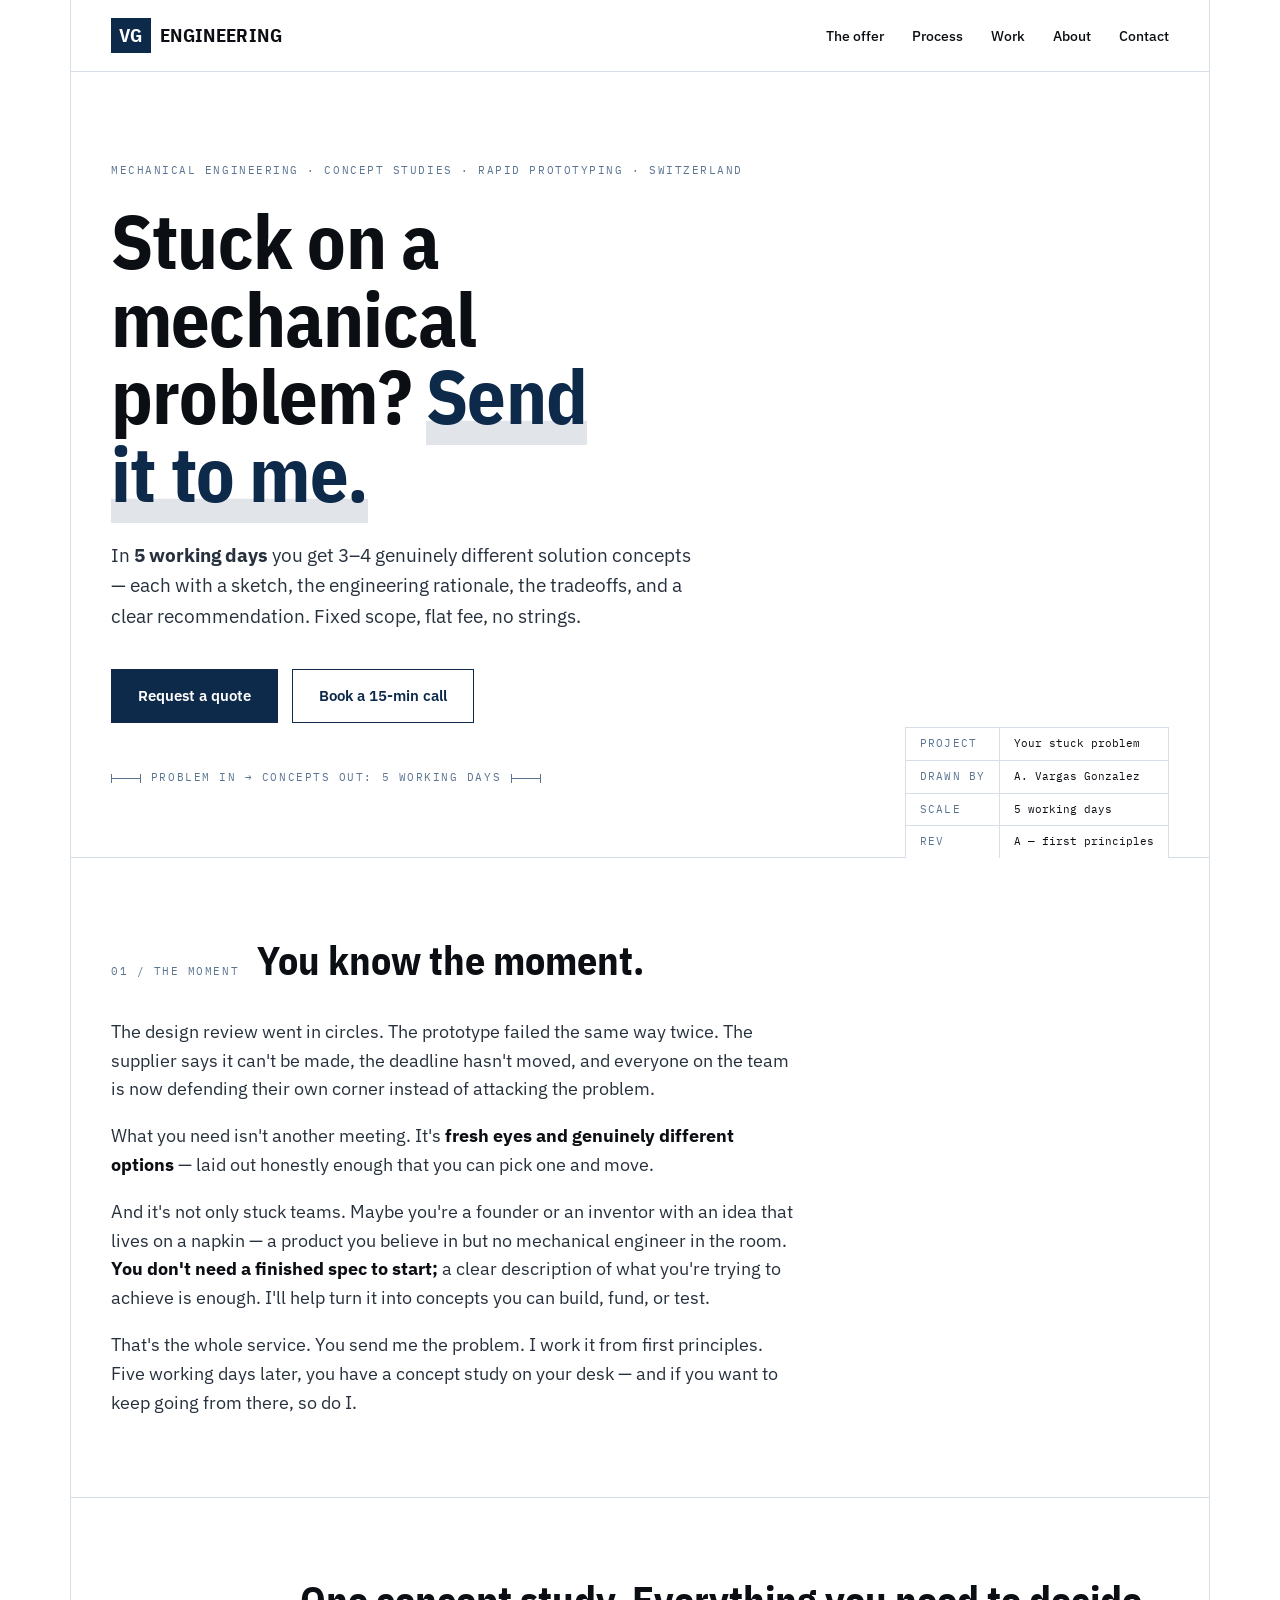
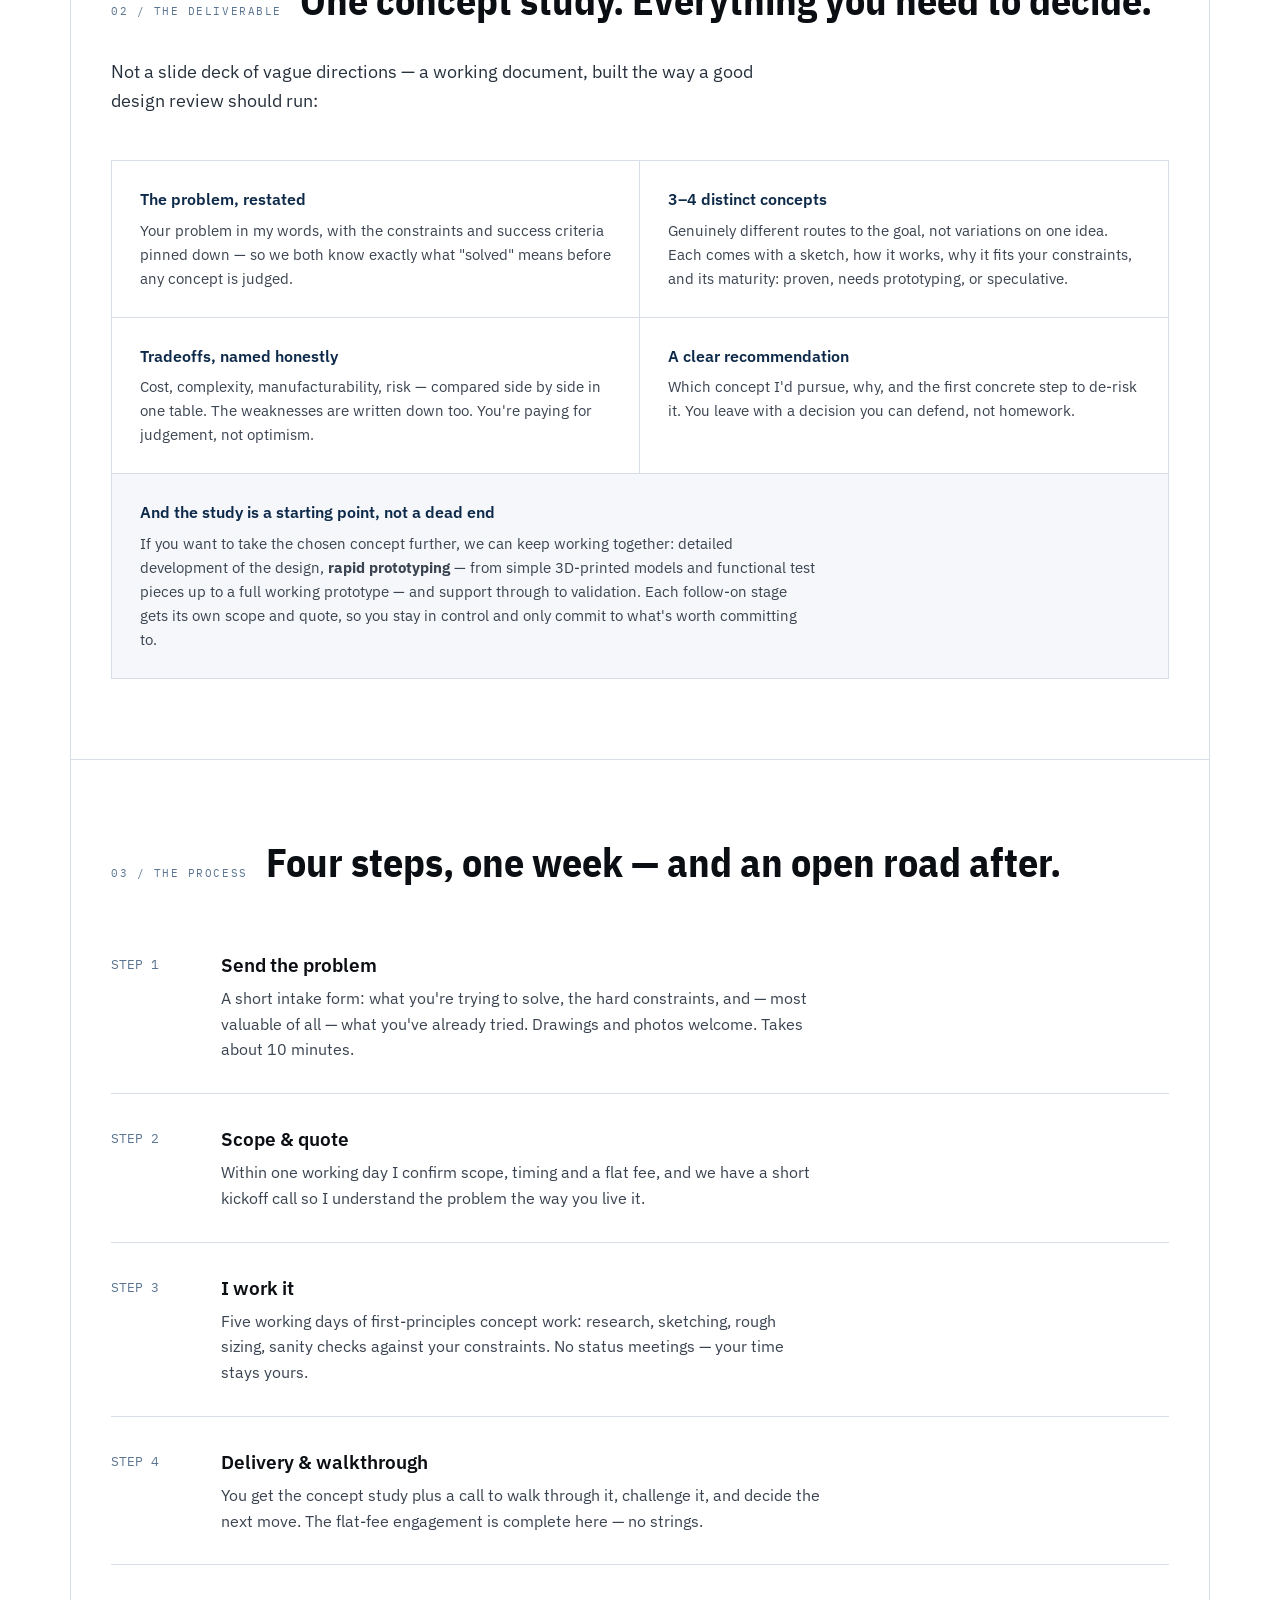
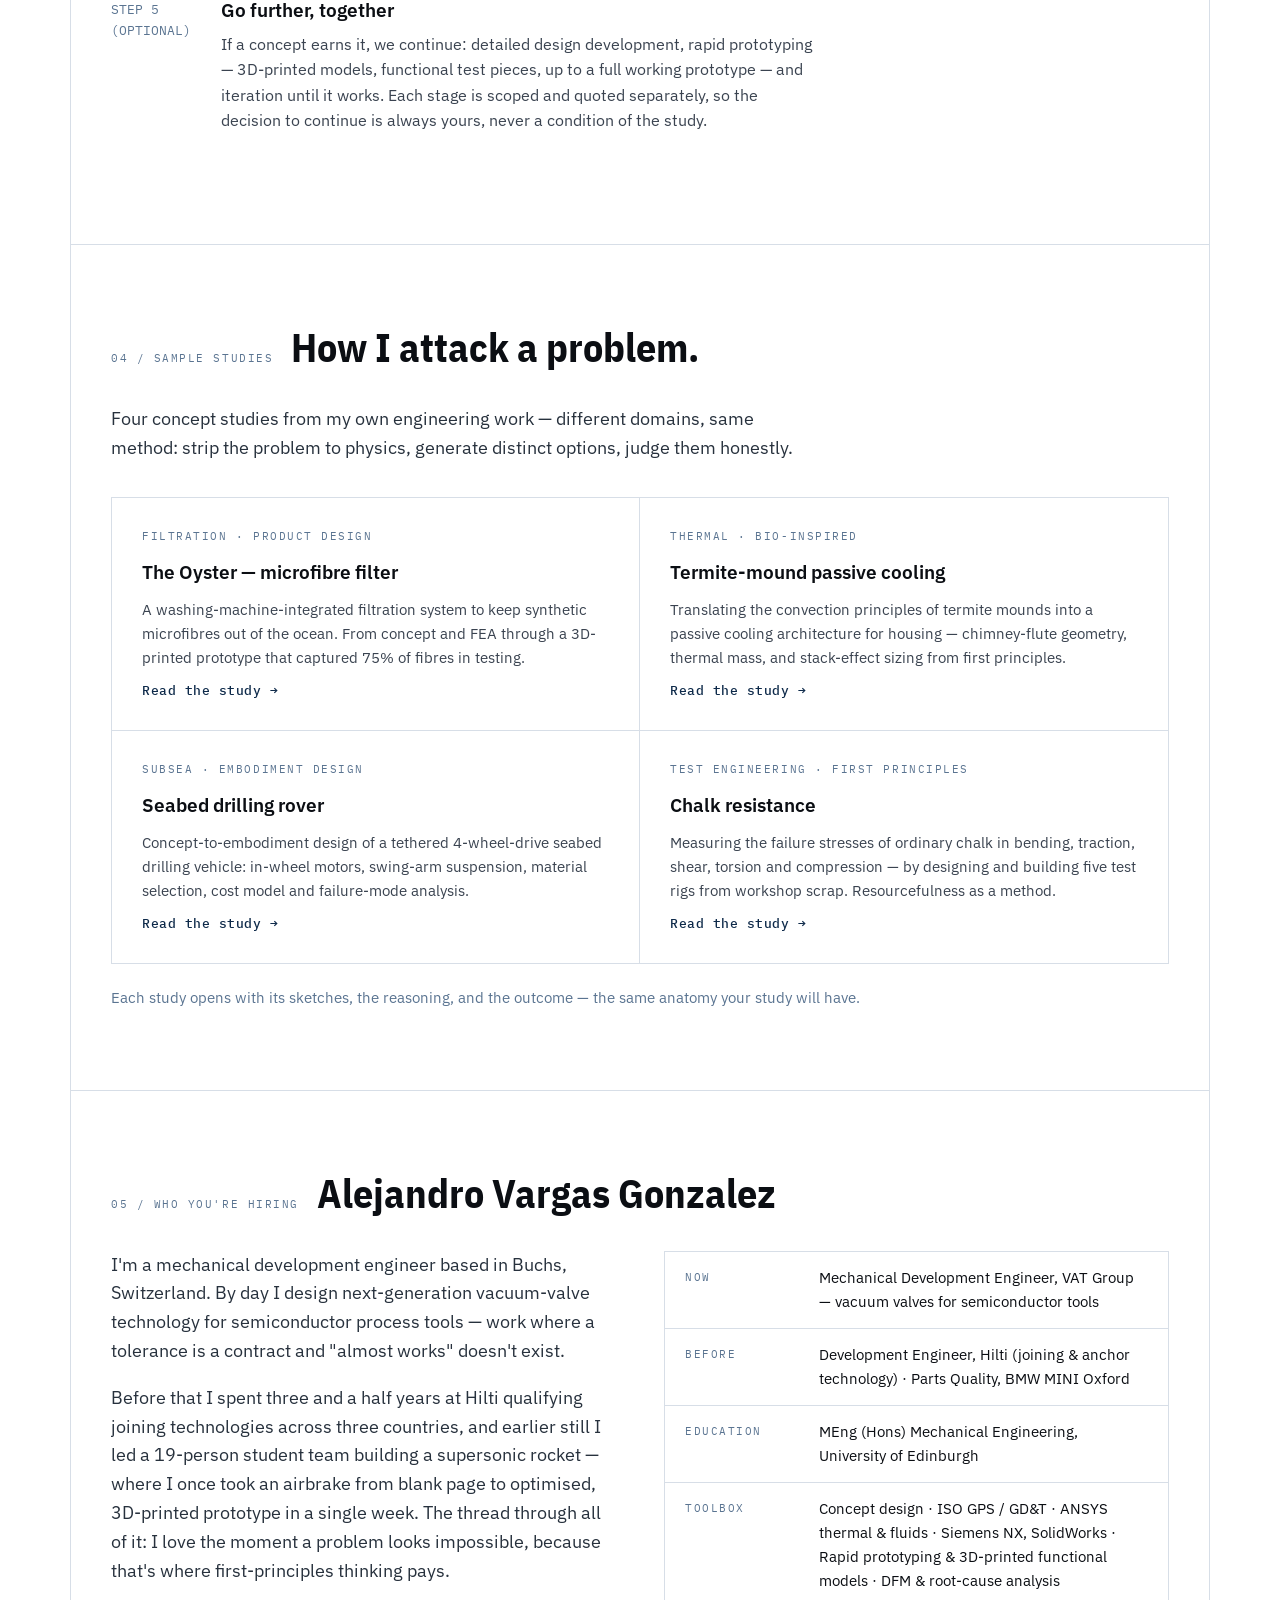
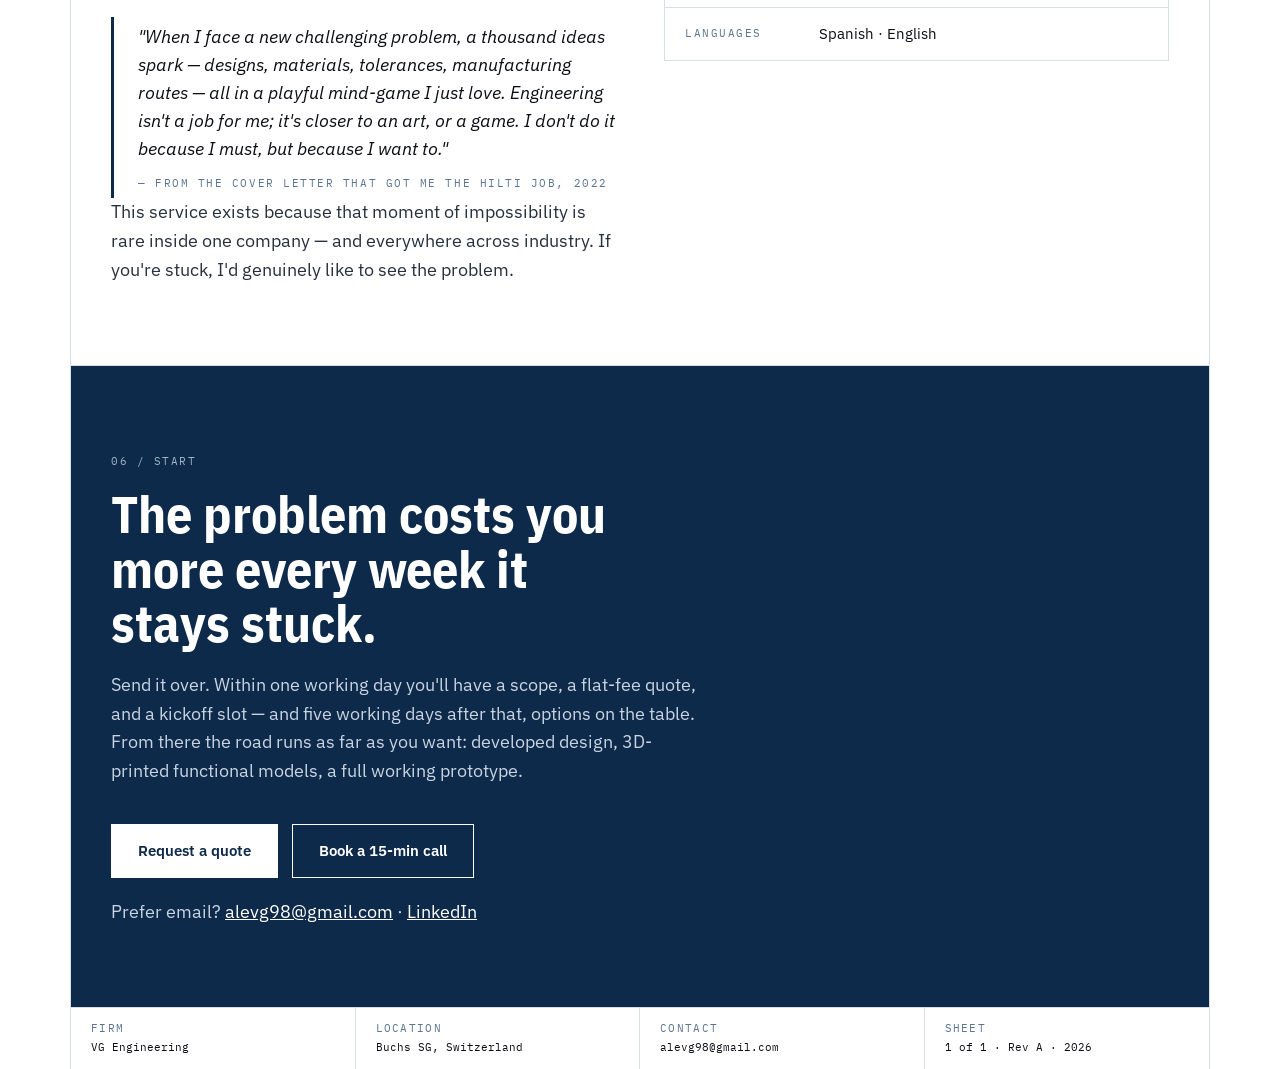
==== portfolio.html @ 55ffac6c "Add files via upload" ====
<!DOCTYPE html>
<html lang="en">
<head>
<meta charset="UTF-8">
<meta name="viewport" content="width=device-width, initial-scale=1.0">
<title>VG Engineering — Concept studies for stuck mechanical problems</title>
<meta name="description" content="Stuck on a mechanical problem? Send it to VG Engineering. In 5 working days you get 3–4 distinct solution concepts with sketches, rationale, tradeoffs and a clear recommendation. Flat fee.">
<link rel="preconnect" href="https://fonts.googleapis.com">
<link rel="preconnect" href="https://fonts.gstatic.com" crossorigin>
<link href="https://fonts.googleapis.com/css2?family=IBM+Plex+Sans:wght@400;500;600&family=IBM+Plex+Sans+Condensed:wght@600;700&family=IBM+Plex+Mono:wght@400;500&display=swap" rel="stylesheet">
<style>
  :root{
    --navy:#0E2A4A;
    --navy-deep:#081B33;
    --ink:#0B0E13;
    --paper:#FFFFFF;
    --paper-dim:#F5F7FA;
    --hairline:#D7DEE7;
    --steel:#5A7491;
    --focus:#1B4F8A;
  }
  *{margin:0;padding:0;box-sizing:border-box;}
  html{scroll-behavior:smooth;}
  @media (prefers-reduced-motion: reduce){
    html{scroll-behavior:auto;}
    *,*::before,*::after{animation:none!important;transition:none!important;}
  }
  body{
    font-family:'IBM Plex Sans',system-ui,sans-serif;
    color:var(--ink);
    background:var(--paper);
    line-height:1.6;
    font-size:17px;
  }
  ::selection{background:var(--navy);color:var(--paper);}
  a{color:var(--navy);}
  a:focus-visible,button:focus-visible{outline:2px solid var(--focus);outline-offset:3px;}

  /* ---- drawing-sheet frame ---- */
  .sheet{
    max-width:1140px;
    margin:0 auto;
    border-left:1px solid var(--hairline);
    border-right:1px solid var(--hairline);
    min-height:100vh;
  }
  .mono{font-family:'IBM Plex Mono',monospace;}
  .label{
    font-family:'IBM Plex Mono',monospace;
    font-size:11px;
    letter-spacing:.14em;
    text-transform:uppercase;
    color:var(--steel);
  }

  /* ---- header ---- */
  header{
    display:flex;justify-content:space-between;align-items:center;
    padding:18px 40px;
    border-bottom:1px solid var(--hairline);
    position:sticky;top:0;background:rgba(255,255,255,.94);
    backdrop-filter:blur(6px);
    z-index:10;
  }
  .wordmark{
    font-family:'IBM Plex Sans Condensed',sans-serif;
    font-weight:700;font-size:19px;letter-spacing:.02em;
    color:var(--ink);text-decoration:none;
    display:flex;align-items:baseline;gap:9px;
  }
  .wordmark .vg{
    background:var(--navy);color:var(--paper);
    padding:2px 8px 3px;
  }
  nav{display:flex;gap:28px;}
  nav a{
    text-decoration:none;color:var(--ink);
    font-size:14px;font-weight:500;
  }
  nav a:hover{color:var(--navy);text-decoration:underline;text-underline-offset:5px;}
  @media(max-width:760px){
    header{padding:14px 20px;}
    nav{display:none;}
  }

  /* ---- hero ---- */
  .hero{
    padding:90px 40px 70px;
    border-bottom:1px solid var(--hairline);
    position:relative;
  }
  .hero h1{
    font-family:'IBM Plex Sans Condensed',sans-serif;
    font-weight:700;
    font-size:clamp(42px,6.4vw,76px);
    line-height:1.02;
    letter-spacing:-.01em;
    max-width:13ch;
  }
  .hero h1 em{
    font-style:normal;color:var(--navy);
    box-shadow:inset 0 -0.32em 0 rgba(14,42,74,.12);
  }
  .hero p.lede{
    margin-top:28px;max-width:54ch;font-size:19px;color:#27313D;
  }
  .cta-row{margin-top:38px;display:flex;gap:14px;flex-wrap:wrap;}
  .btn{
    display:inline-block;text-decoration:none;
    font-weight:600;font-size:15px;
    padding:14px 26px;border:1px solid var(--navy);
  }
  .btn-primary{background:var(--navy);color:var(--paper);}
  .btn-primary:hover{background:var(--navy-deep);}
  .btn-ghost{background:transparent;color:var(--navy);}
  .btn-ghost:hover{background:var(--paper-dim);}

  /* dimension tick under hero headline */
  .dim{
    margin-top:46px;display:flex;align-items:center;gap:10px;
    max-width:430px;
  }
  .dim .line{flex:1;height:1px;background:var(--steel);position:relative;}
  .dim .line::before,.dim .line::after{
    content:"";position:absolute;top:-4px;width:1px;height:9px;background:var(--steel);
  }
  .dim .line::before{left:0;} .dim .line::after{right:0;}
  .dim span{white-space:nowrap;}

  /* title block — the signature */
  .titleblock{
    position:absolute;right:40px;bottom:-1px;
    border:1px solid var(--hairline);border-bottom:none;
    background:var(--paper);
    display:grid;grid-template-columns:auto auto;
    font-family:'IBM Plex Mono',monospace;font-size:11px;
  }
  .titleblock div{
    padding:7px 14px;border-top:1px solid var(--hairline);
  }
  .titleblock div:nth-child(odd){
    color:var(--steel);border-right:1px solid var(--hairline);
    letter-spacing:.1em;text-transform:uppercase;
  }
  .titleblock div:nth-child(-n+2){border-top:none;}
  @media(max-width:760px){
    .hero{padding:64px 20px 56px;}
    .titleblock{display:none;}
  }

  /* ---- sections ---- */
  section{padding:80px 40px;border-bottom:1px solid var(--hairline);}
  @media(max-width:760px){section{padding:60px 20px;}}
  .sec-head{display:flex;align-items:baseline;gap:18px;margin-bottom:36px;}
  .sec-head h2{
    font-family:'IBM Plex Sans Condensed',sans-serif;
    font-weight:700;font-size:clamp(28px,3.6vw,40px);line-height:1.1;
  }
  .prose{max-width:62ch;font-size:18px;color:#27313D;}
  .prose + .prose{margin-top:18px;}
  .prose strong{color:var(--ink);}

  /* what you get */
  .deliverable{
    margin-top:44px;
    border:1px solid var(--hairline);
    display:grid;grid-template-columns:1fr 1fr;
  }
  .deliverable .cell{
    padding:26px 28px;border-top:1px solid var(--hairline);
  }
  .deliverable .cell:nth-child(-n+2){border-top:none;}
  .deliverable .cell:nth-child(odd){border-right:1px solid var(--hairline);}
  .deliverable h3{
    font-size:16px;font-weight:600;margin-bottom:6px;color:var(--navy);
  }
  .deliverable p{font-size:15px;color:#3A4350;}
  @media(max-width:760px){
    .deliverable{grid-template-columns:1fr;}
    .deliverable .cell{border-right:none!important;}
    .deliverable .cell:nth-child(2){border-top:1px solid var(--hairline);}
  }

  /* how it works — true sequence, numbering justified */
  .steps{margin-top:10px;display:grid;gap:0;}
  .step{
    display:grid;grid-template-columns:84px 1fr;gap:26px;
    padding:30px 0;border-top:1px solid var(--hairline);
  }
  .step:first-child{border-top:none;}
  .step .no{
    font-family:'IBM Plex Mono',monospace;
    font-size:13px;color:var(--steel);padding-top:5px;
  }
  .step h3{font-size:19px;font-weight:600;margin-bottom:6px;}
  .step p{max-width:60ch;color:#3A4350;font-size:16px;}
  @media(max-width:760px){.step{grid-template-columns:1fr;gap:8px;}}

  /* portfolio */
  .work-grid{
    margin-top:10px;display:grid;grid-template-columns:1fr 1fr;gap:0;
    border:1px solid var(--hairline);
  }
  .work{
    padding:30px;min-height:210px;display:flex;flex-direction:column;gap:10px;
    border-top:1px solid var(--hairline);
  }
  .work:nth-child(-n+2){border-top:none;}
  .work:nth-child(odd){border-right:1px solid var(--hairline);}
  .work h3{font-size:19px;font-weight:600;}
  .work p{font-size:15px;color:#3A4350;flex:1;}
  .work .label{margin-bottom:2px;}
  @media(max-width:760px){
    .work-grid{grid-template-columns:1fr;}
    .work{border-right:none!important;}
    .work:nth-child(2){border-top:1px solid var(--hairline);}
  }
  .work-note{margin-top:22px;font-size:15px;color:var(--steel);}
  a.work{text-decoration:none;color:inherit;transition:background .15s ease;}
  a.work:hover{background:var(--paper-dim);}
  a.work .more{
    font-family:'IBM Plex Mono',monospace;font-size:12.5px;
    color:var(--navy);font-weight:500;letter-spacing:.04em;
  }
  a.work:hover .more{text-decoration:underline;text-underline-offset:4px;}

  /* open door panel */
  .open-door{
    margin-top:0;border:1px solid var(--hairline);border-top:none;
    background:var(--paper-dim);
    padding:26px 28px;
  }
  .open-door h3{font-size:16px;font-weight:600;margin-bottom:6px;color:var(--navy);}
  .open-door p{font-size:15px;color:#3A4350;max-width:75ch;}

  /* cover-letter pull quote */
  .pullquote{
    margin-top:32px;border-left:3px solid var(--navy);
    padding:6px 0 6px 24px;
  }
  .pullquote blockquote{
    font-size:18px;line-height:1.55;color:var(--ink);
    font-style:italic;max-width:54ch;
  }
  .pullquote .label{display:block;margin-top:12px;}

  /* about */
  .about-grid{display:grid;grid-template-columns:1fr 1fr;gap:48px;align-items:start;}
  @media(max-width:860px){.about-grid{grid-template-columns:1fr;}}
  .cred{
    border:1px solid var(--hairline);
  }
  .cred li{
    list-style:none;display:grid;grid-template-columns:120px 1fr;
    padding:14px 20px;border-top:1px solid var(--hairline);
    font-size:15px;gap:14px;
  }
  .cred li:first-child{border-top:none;}
  .cred .label{padding-top:3px;}

  /* contact / close */
  .close{
    background:var(--navy);color:var(--paper);
    border-bottom:none;
  }
  .close h2{
    font-family:'IBM Plex Sans Condensed',sans-serif;
    font-weight:700;font-size:clamp(30px,4.4vw,52px);line-height:1.05;
    max-width:18ch;
  }
  .close p{margin-top:20px;max-width:54ch;color:#C8D4E2;font-size:18px;}
  .close .btn{border-color:var(--paper);}
  .close .btn-primary{background:var(--paper);color:var(--navy);}
  .close .btn-primary:hover{background:#E8EDF3;}
  .close .btn-ghost{color:var(--paper);}
  .close .btn-ghost:hover{background:rgba(255,255,255,.08);}
  .close .label{color:#9FB3C9;}
  .contact-line{margin-top:40px;font-size:15px;color:#C8D4E2;}
  .contact-line a{color:var(--paper);}

  /* footer title block strip */
  footer{
    border-top:1px solid var(--hairline);
    display:grid;grid-template-columns:repeat(4,1fr);
    font-family:'IBM Plex Mono',monospace;font-size:11px;
  }
  footer div{
    padding:12px 20px;border-right:1px solid var(--hairline);
  }
  footer div:last-child{border-right:none;}
  footer .k{color:var(--steel);letter-spacing:.12em;text-transform:uppercase;display:block;margin-bottom:2px;}
  @media(max-width:760px){
    footer{grid-template-columns:1fr 1fr;}
    footer div:nth-child(2){border-right:none;}
  }
</style>
</head>
<body>
<div class="sheet">

  <header>
    <a class="wordmark" href="#top"><span class="vg">VG</span> ENGINEERING</a>
    <nav aria-label="Main">
      <a href="#offer">The offer</a>
      <a href="#process">Process</a>
      <a href="#work">Work</a>
      <a href="#about">About</a>
      <a href="#contact">Contact</a>
    </nav>
  </header>

  <!-- HERO -->
  <div class="hero" id="top">
    <p class="label" style="margin-bottom:22px;">Mechanical engineering · Concept studies · Rapid prototyping · Switzerland</p>
    <h1>Stuck on a mechanical problem? <em>Send it to me.</em></h1>
    <p class="lede">In <strong>5 working days</strong> you get 3–4 genuinely different solution concepts — each with a sketch, the engineering rationale, the tradeoffs, and a clear recommendation. Fixed scope, flat fee, no strings.</p>
    <div class="cta-row">
      <a class="btn btn-primary" href="https://tally.so/r/REPLACE">Request a quote</a>
      <a class="btn btn-ghost" href="https://calendly.com/REPLACE">Book a 15-min call</a>
    </div>
    <div class="dim">
      <div class="line" aria-hidden="true"></div>
      <span class="label">problem in → concepts out: 5 working days</span>
      <div class="line" aria-hidden="true"></div>
    </div>

    <div class="titleblock" aria-hidden="true">
      <div>Project</div><div>Your stuck problem</div>
      <div>Drawn by</div><div>A. Vargas Gonzalez</div>
      <div>Scale</div><div>5 working days</div>
      <div>Rev</div><div>A — first principles</div>
    </div>
  </div>

  <!-- THE MOMENT -->
  <section id="offer">
    <div class="sec-head">
      <span class="label">01 / The moment</span>
      <h2>You know the moment.</h2>
    </div>
    <p class="prose">The design review went in circles. The prototype failed the same way twice. The supplier says it can't be made, the deadline hasn't moved, and everyone on the team is now defending their own corner instead of attacking the problem.</p>
    <p class="prose">What you need isn't another meeting. It's <strong>fresh eyes and genuinely different options</strong> — laid out honestly enough that you can pick one and move.</p>
    <p class="prose">And it's not only stuck teams. Maybe you're a founder or an inventor with an idea that lives on a napkin — a product you believe in but no mechanical engineer in the room. <strong>You don't need a finished spec to start;</strong> a clear description of what you're trying to achieve is enough. I'll help turn it into concepts you can build, fund, or test.</p>
    <p class="prose">That's the whole service. You send me the problem. I work it from first principles. Five working days later, you have a concept study on your desk — and if you want to keep going from there, so do I.</p>
  </section>

  <!-- WHAT YOU GET -->
  <section>
    <div class="sec-head">
      <span class="label">02 / The deliverable</span>
      <h2>One concept study. Everything you need to decide.</h2>
    </div>
    <p class="prose">Not a slide deck of vague directions — a working document, built the way a good design review should run:</p>
    <div class="deliverable">
      <div class="cell">
        <h3>The problem, restated</h3>
        <p>Your problem in my words, with the constraints and success criteria pinned down — so we both know exactly what "solved" means before any concept is judged.</p>
      </div>
      <div class="cell">
        <h3>3–4 distinct concepts</h3>
        <p>Genuinely different routes to the goal, not variations on one idea. Each comes with a sketch, how it works, why it fits your constraints, and its maturity: proven, needs prototyping, or speculative.</p>
      </div>
      <div class="cell">
        <h3>Tradeoffs, named honestly</h3>
        <p>Cost, complexity, manufacturability, risk — compared side by side in one table. The weaknesses are written down too. You're paying for judgement, not optimism.</p>
      </div>
      <div class="cell">
        <h3>A clear recommendation</h3>
        <p>Which concept I'd pursue, why, and the first concrete step to de-risk it. You leave with a decision you can defend, not homework.</p>
      </div>
    </div>
    <div class="open-door">
      <h3>And the study is a starting point, not a dead end</h3>
      <p>If you want to take the chosen concept further, we can keep working together: detailed development of the design, <strong>rapid prototyping</strong> — from simple 3D-printed models and functional test pieces up to a full working prototype — and support through to validation. Each follow-on stage gets its own scope and quote, so you stay in control and only commit to what's worth committing to.</p>
    </div>
  </section>

  <!-- HOW IT WORKS -->
  <section id="process">
    <div class="sec-head">
      <span class="label">03 / The process</span>
      <h2>Four steps, one week — and an open road after.</h2>
    </div>
    <div class="steps">
      <div class="step">
        <div class="no">STEP 1</div>
        <div>
          <h3>Send the problem</h3>
          <p>A short intake form: what you're trying to solve, the hard constraints, and — most valuable of all — what you've already tried. Drawings and photos welcome. Takes about 10 minutes.</p>
        </div>
      </div>
      <div class="step">
        <div class="no">STEP 2</div>
        <div>
          <h3>Scope &amp; quote</h3>
          <p>Within one working day I confirm scope, timing and a flat fee, and we have a short kickoff call so I understand the problem the way you live it.</p>
        </div>
      </div>
      <div class="step">
        <div class="no">STEP 3</div>
        <div>
          <h3>I work it</h3>
          <p>Five working days of first-principles concept work: research, sketching, rough sizing, sanity checks against your constraints. No status meetings — your time stays yours.</p>
        </div>
      </div>
      <div class="step">
        <div class="no">STEP 4</div>
        <div>
          <h3>Delivery &amp; walkthrough</h3>
          <p>You get the concept study plus a call to walk through it, challenge it, and decide the next move. The flat-fee engagement is complete here — no strings.</p>
        </div>
      </div>
      <div class="step">
        <div class="no">STEP 5<br>(OPTIONAL)</div>
        <div>
          <h3>Go further, together</h3>
          <p>If a concept earns it, we continue: detailed design development, rapid prototyping — 3D-printed models, functional test pieces, up to a full working prototype — and iteration until it works. Each stage is scoped and quoted separately, so the decision to continue is always yours, never a condition of the study.</p>
        </div>
      </div>
    </div>
  </section>

  <!-- WORK -->
  <section id="work">
    <div class="sec-head">
      <span class="label">04 / Sample studies</span>
      <h2>How I attack a problem.</h2>
    </div>
    <p class="prose" style="margin-bottom:34px;">Four concept studies from my own engineering work — different domains, same method: strip the problem to physics, generate distinct options, judge them honestly.</p>
    <div class="work-grid">
      <a class="work" href="portfolio.html#oyster">
        <span class="label">Filtration · Product design</span>
        <h3>The Oyster — microfibre filter</h3>
        <p>A washing-machine-integrated filtration system to keep synthetic microfibres out of the ocean. From concept and FEA through a 3D-printed prototype that captured 75% of fibres in testing.</p>
        <span class="more">Read the study →</span>
      </a>
      <a class="work" href="portfolio.html#termite">
        <span class="label">Thermal · Bio-inspired</span>
        <h3>Termite-mound passive cooling</h3>
        <p>Translating the convection principles of termite mounds into a passive cooling architecture for housing — chimney-flute geometry, thermal mass, and stack-effect sizing from first principles.</p>
        <span class="more">Read the study →</span>
      </a>
      <a class="work" href="portfolio.html#rover">
        <span class="label">Subsea · Embodiment design</span>
        <h3>Seabed drilling rover</h3>
        <p>Concept-to-embodiment design of a tethered 4-wheel-drive seabed drilling vehicle: in-wheel motors, swing-arm suspension, material selection, cost model and failure-mode analysis.</p>
        <span class="more">Read the study →</span>
      </a>
      <a class="work" href="portfolio.html#chalk">
        <span class="label">Test engineering · First principles</span>
        <h3>Chalk resistance</h3>
        <p>Measuring the failure stresses of ordinary chalk in bending, traction, shear, torsion and compression — by designing and building five test rigs from workshop scrap. Resourcefulness as a method.</p>
        <span class="more">Read the study →</span>
      </a>
    </div>
    <p class="work-note">Each study opens with its sketches, the reasoning, and the outcome — the same anatomy your study will have.</p>
  </section>

  <!-- ABOUT -->
  <section id="about">
    <div class="sec-head">
      <span class="label">05 / Who you're hiring</span>
      <h2>Alejandro Vargas Gonzalez</h2>
    </div>
    <div class="about-grid">
      <div>
        <p class="prose">I'm a mechanical development engineer based in Buchs, Switzerland. By day I design next-generation vacuum-valve technology for semiconductor process tools — work where a tolerance is a contract and "almost works" doesn't exist.</p>
        <p class="prose">Before that I spent three and a half years at Hilti qualifying joining technologies across three countries, and earlier still I led a 19-person student team building a supersonic rocket — where I once took an airbrake from blank page to optimised, 3D-printed prototype in a single week. The thread through all of it: I love the moment a problem looks impossible, because that's where first-principles thinking pays.</p>
        <div class="pullquote">
          <blockquote>"When I face a new challenging problem, a thousand ideas spark — designs, materials, tolerances, manufacturing routes — all in a playful mind-game I just love. Engineering isn't a job for me; it's closer to an art, or a game. I don't do it because I must, but because I want to."</blockquote>
          <span class="label">— from the cover letter that got me the Hilti job, 2022</span>
        </div>
        <p class="prose">This service exists because that moment of impossibility is rare inside one company — and everywhere across industry. If you're stuck, I'd genuinely like to see the problem.</p>
      </div>
      <ul class="cred">
        <li><span class="label">Now</span><span>Mechanical Development Engineer, VAT Group — vacuum valves for semiconductor tools</span></li>
        <li><span class="label">Before</span><span>Development Engineer, Hilti (joining &amp; anchor technology) · Parts Quality, BMW MINI Oxford</span></li>
        <li><span class="label">Education</span><span>MEng (Hons) Mechanical Engineering, University of Edinburgh</span></li>
        <li><span class="label">Toolbox</span><span>Concept design · ISO GPS / GD&amp;T · ANSYS thermal &amp; fluids · Siemens NX, SolidWorks · Rapid prototyping &amp; 3D-printed functional models · DFM &amp; root-cause analysis</span></li>
        <li><span class="label">Languages</span><span>Spanish · English</span></li>
      </ul>
    </div>
  </section>

  <!-- CLOSE -->
  <section class="close" id="contact">
    <span class="label">06 / Start</span>
    <h2 style="margin-top:14px;">The problem costs you more every week it stays stuck.</h2>
    <p>Send it over. Within one working day you'll have a scope, a flat-fee quote, and a kickoff slot — and five working days after that, options on the table. From there the road runs as far as you want: developed design, 3D-printed functional models, a full working prototype.</p>
    <div class="cta-row">
      <a class="btn btn-primary" href="https://tally.so/r/REPLACE">Request a quote</a>
      <a class="btn btn-ghost" href="https://calendly.com/REPLACE">Book a 15-min call</a>
    </div>
    <p class="contact-line">
      Prefer email? <a href="mailto:alevg98@gmail.com">alevg98@gmail.com</a> ·
      <a href="https://linkedin.com/in/alejandro-vargas-gonzalez">LinkedIn</a>
    </p>
  </section>

  <footer aria-label="Site information">
    <div><span class="k">Firm</span>VG Engineering</div>
    <div><span class="k">Location</span>Buchs SG, Switzerland</div>
    <div><span class="k">Contact</span>alevg98@gmail.com</div>
    <div><span class="k">Sheet</span>1 of 1 · Rev A · 2026</div>
  </footer>

</div>
</body>
</html>
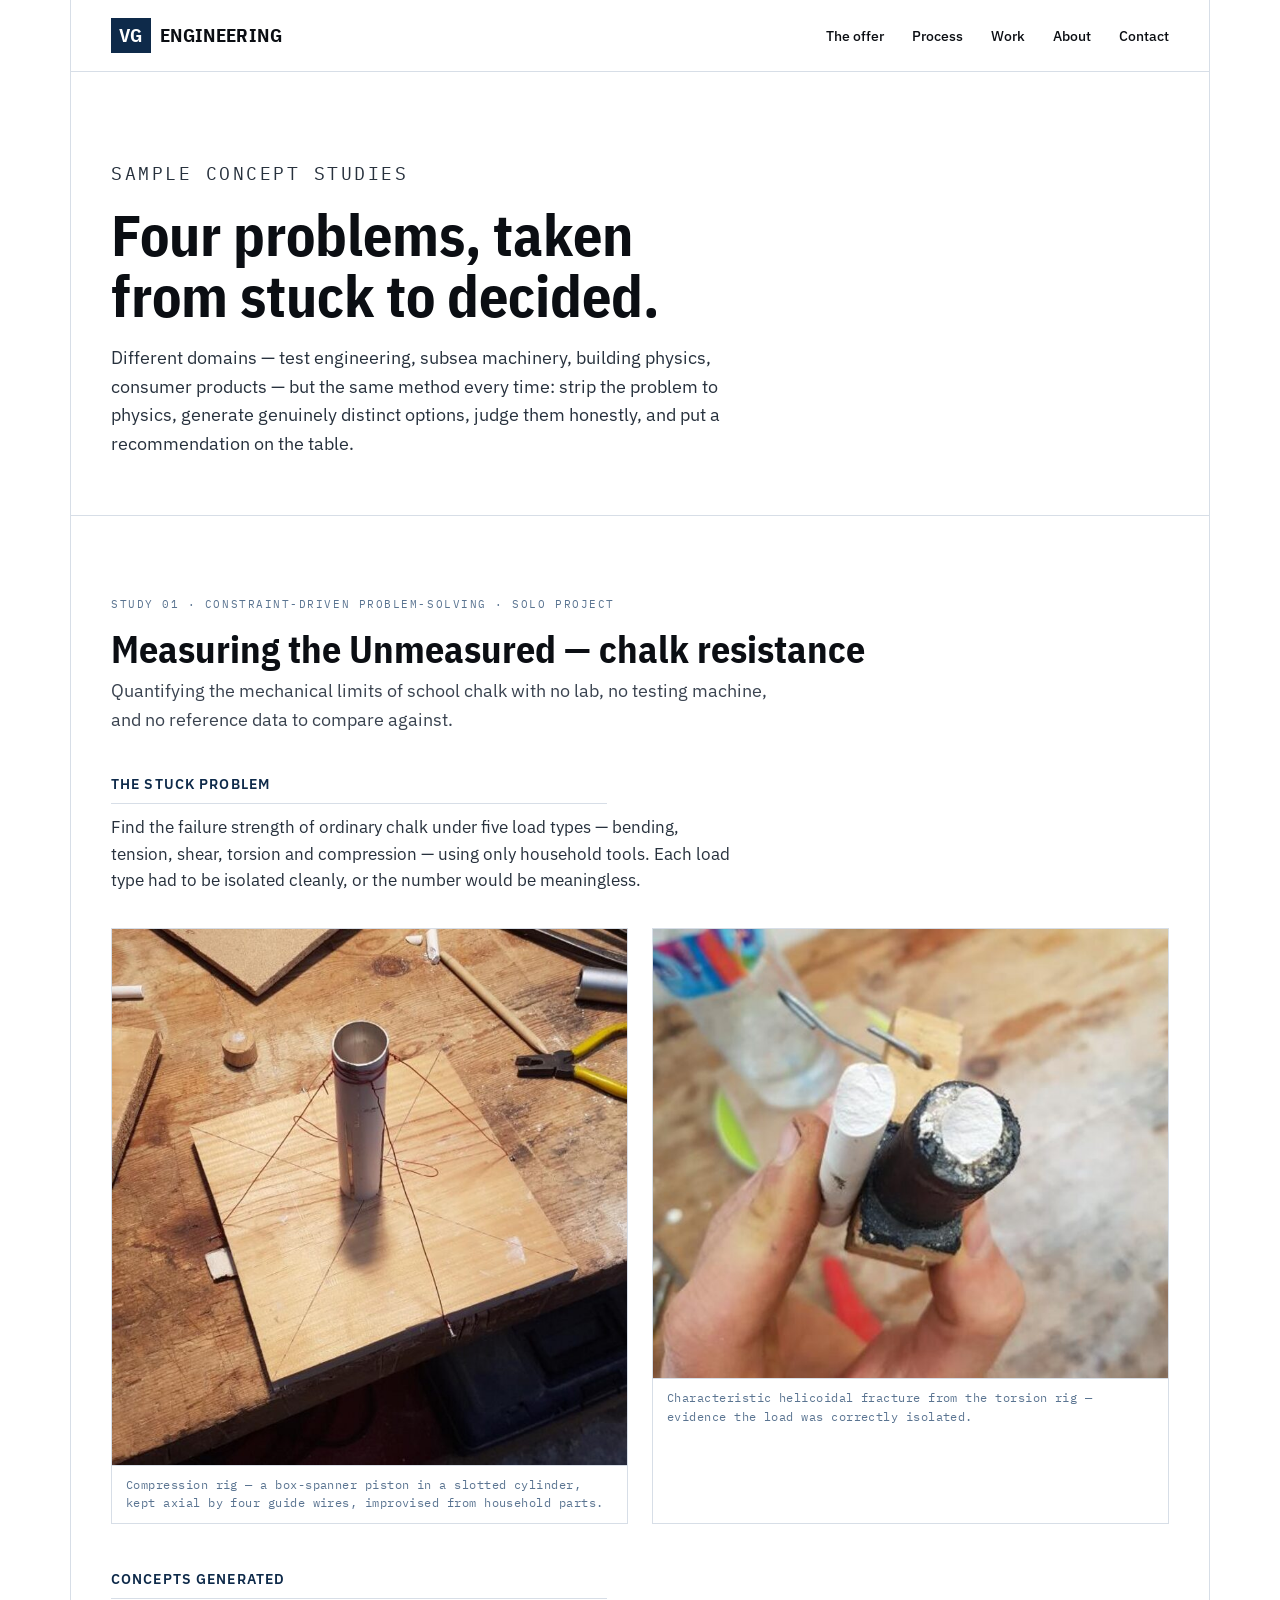
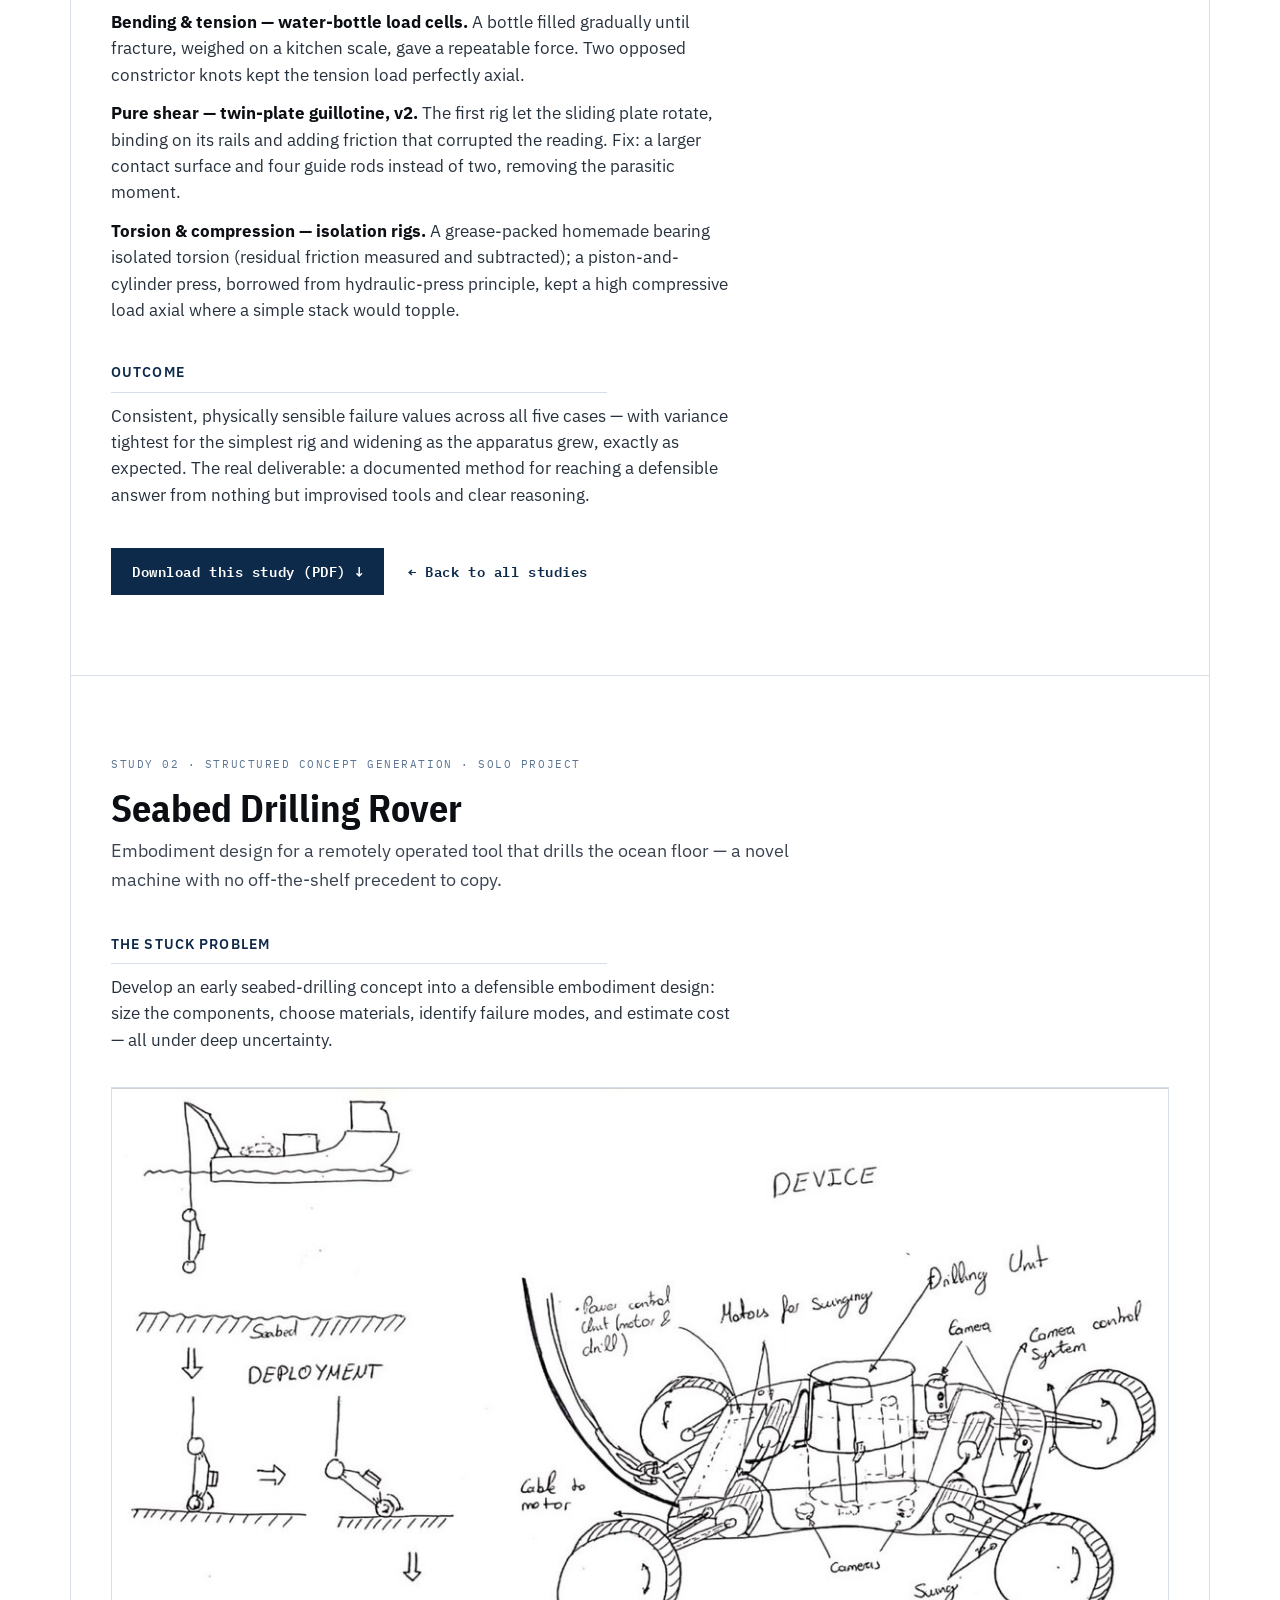
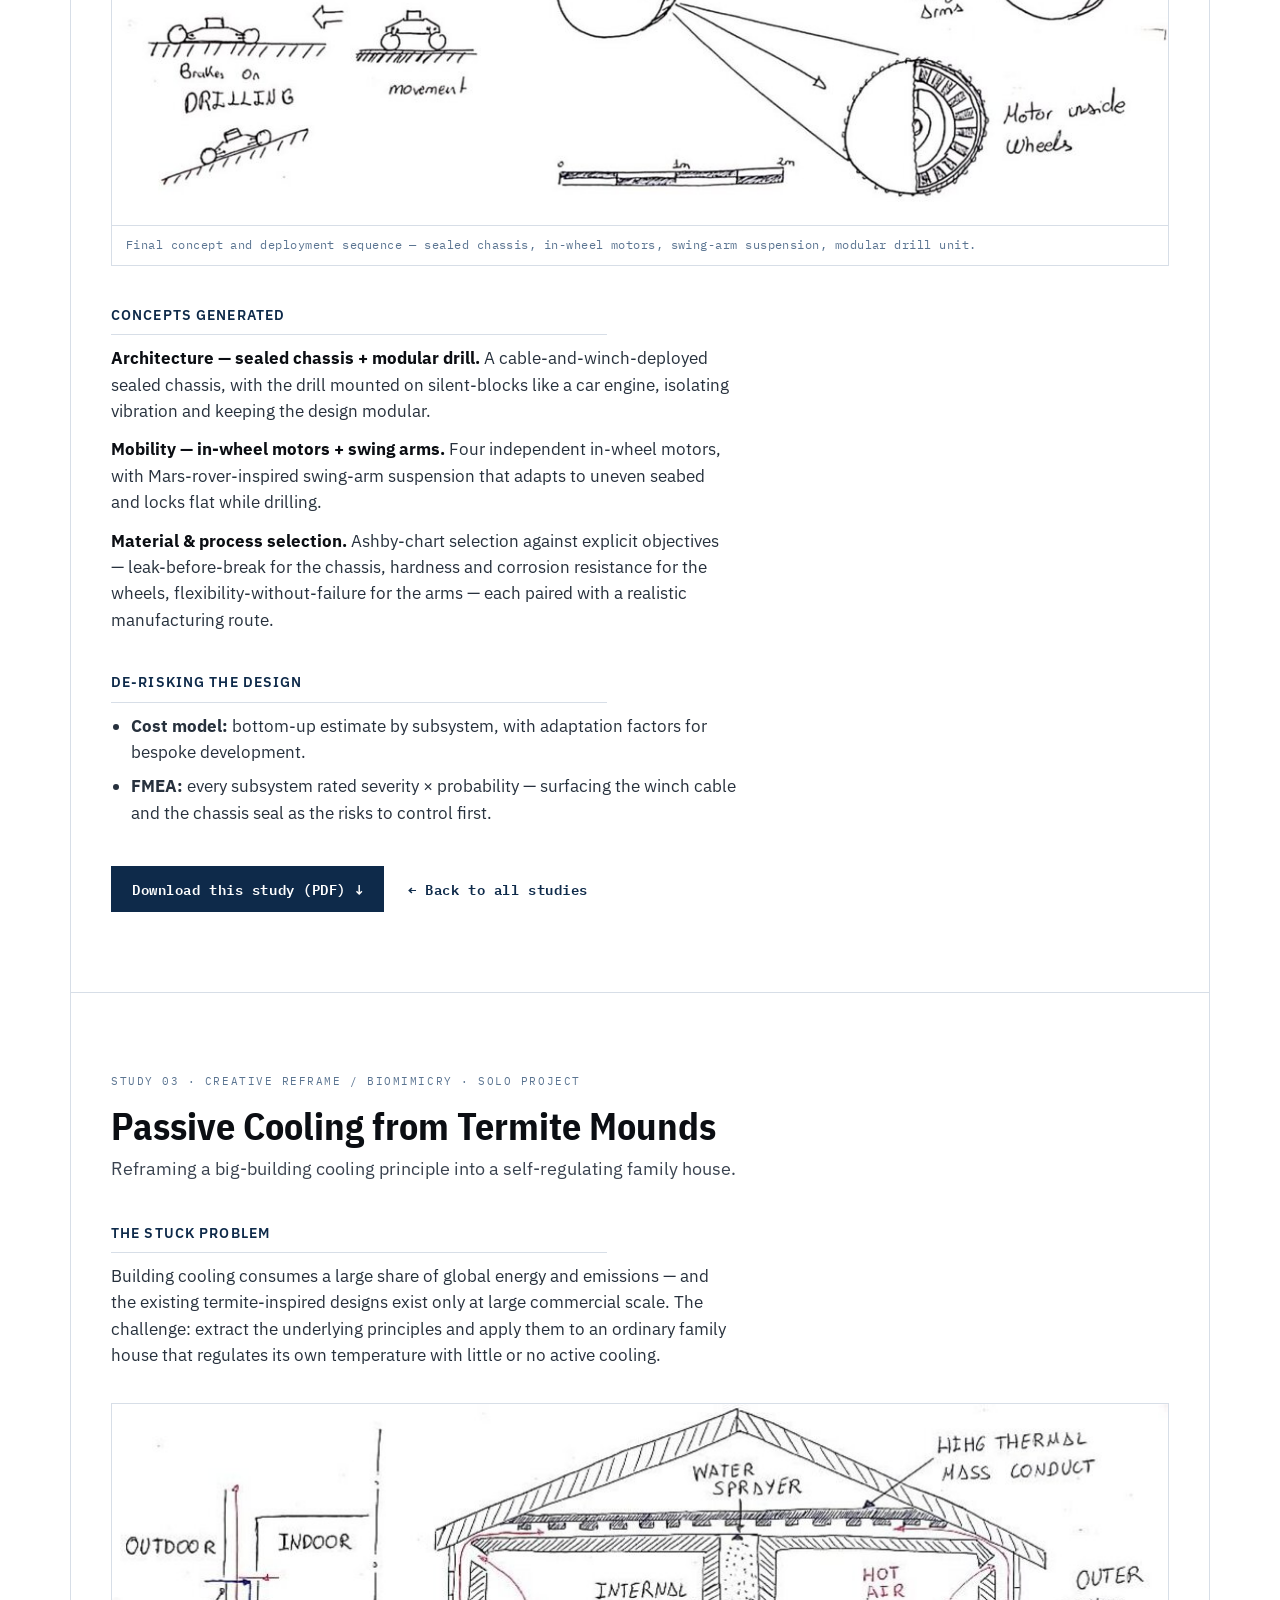
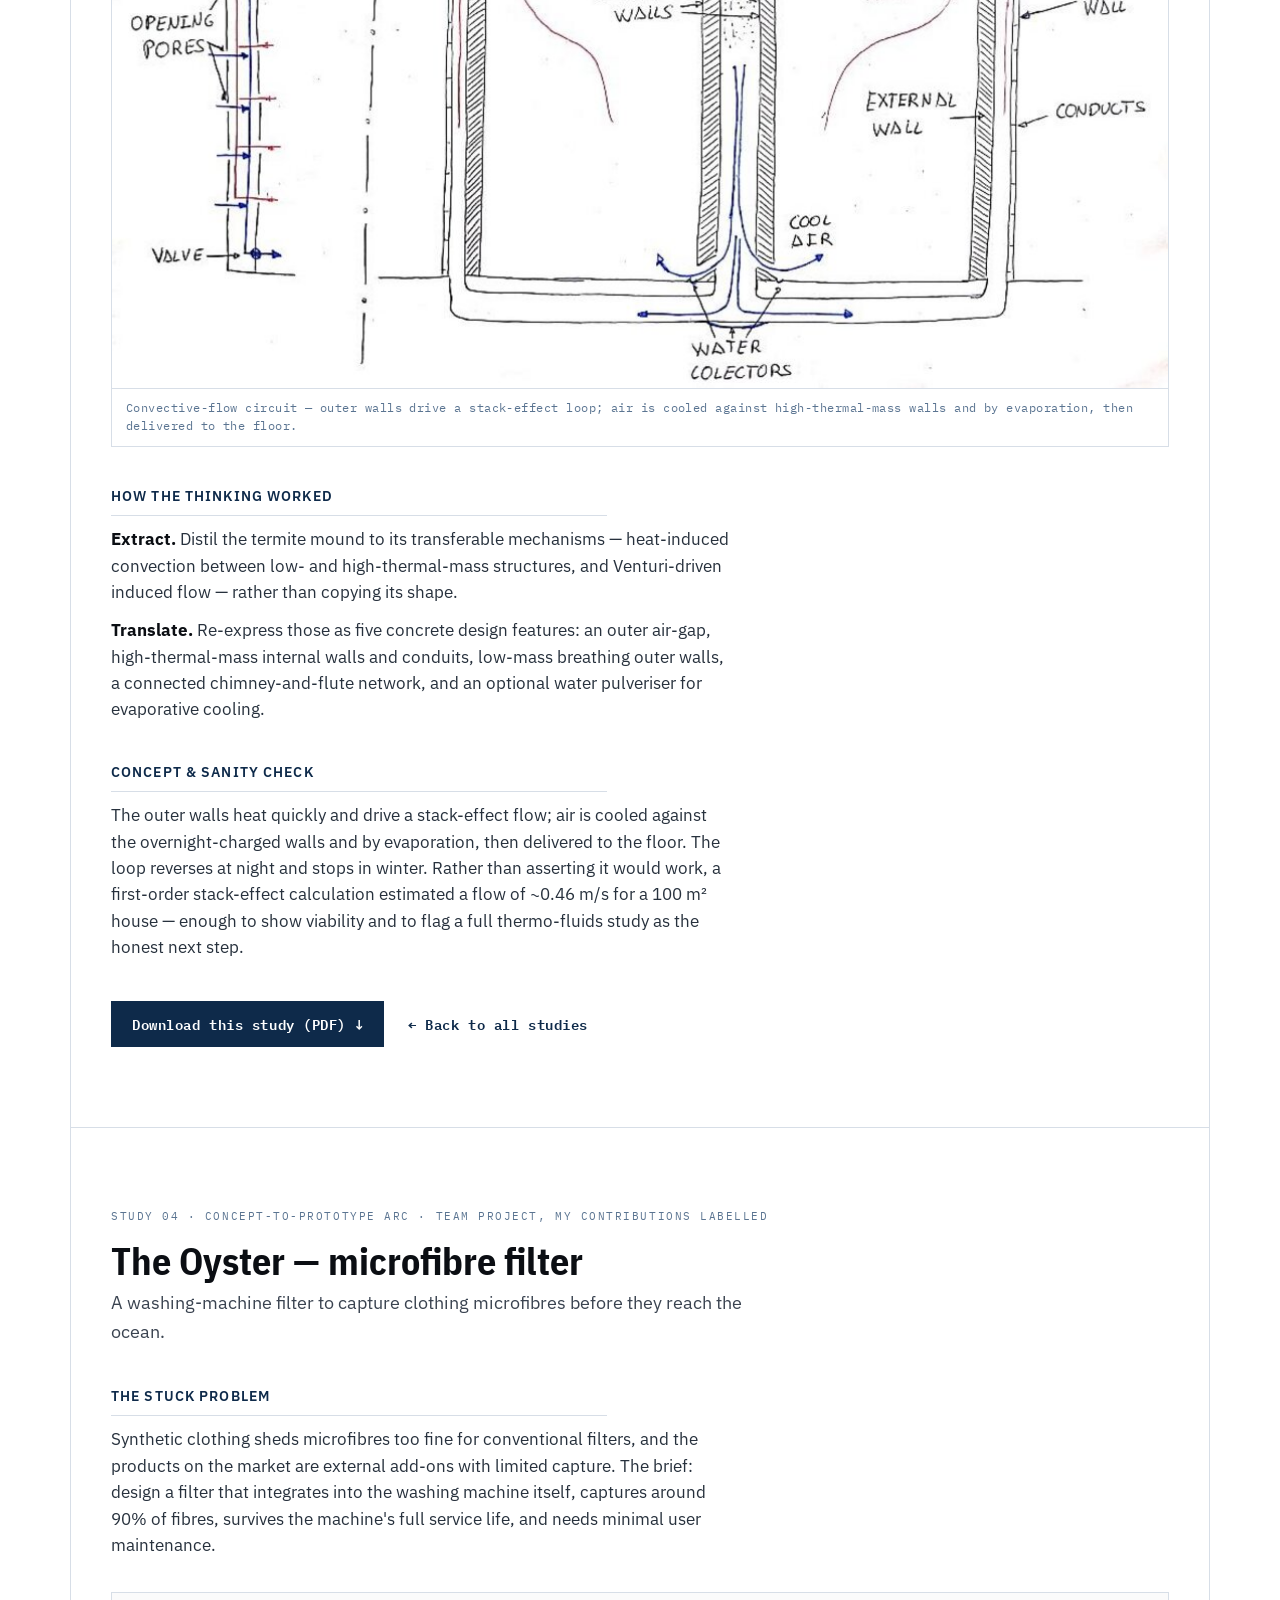
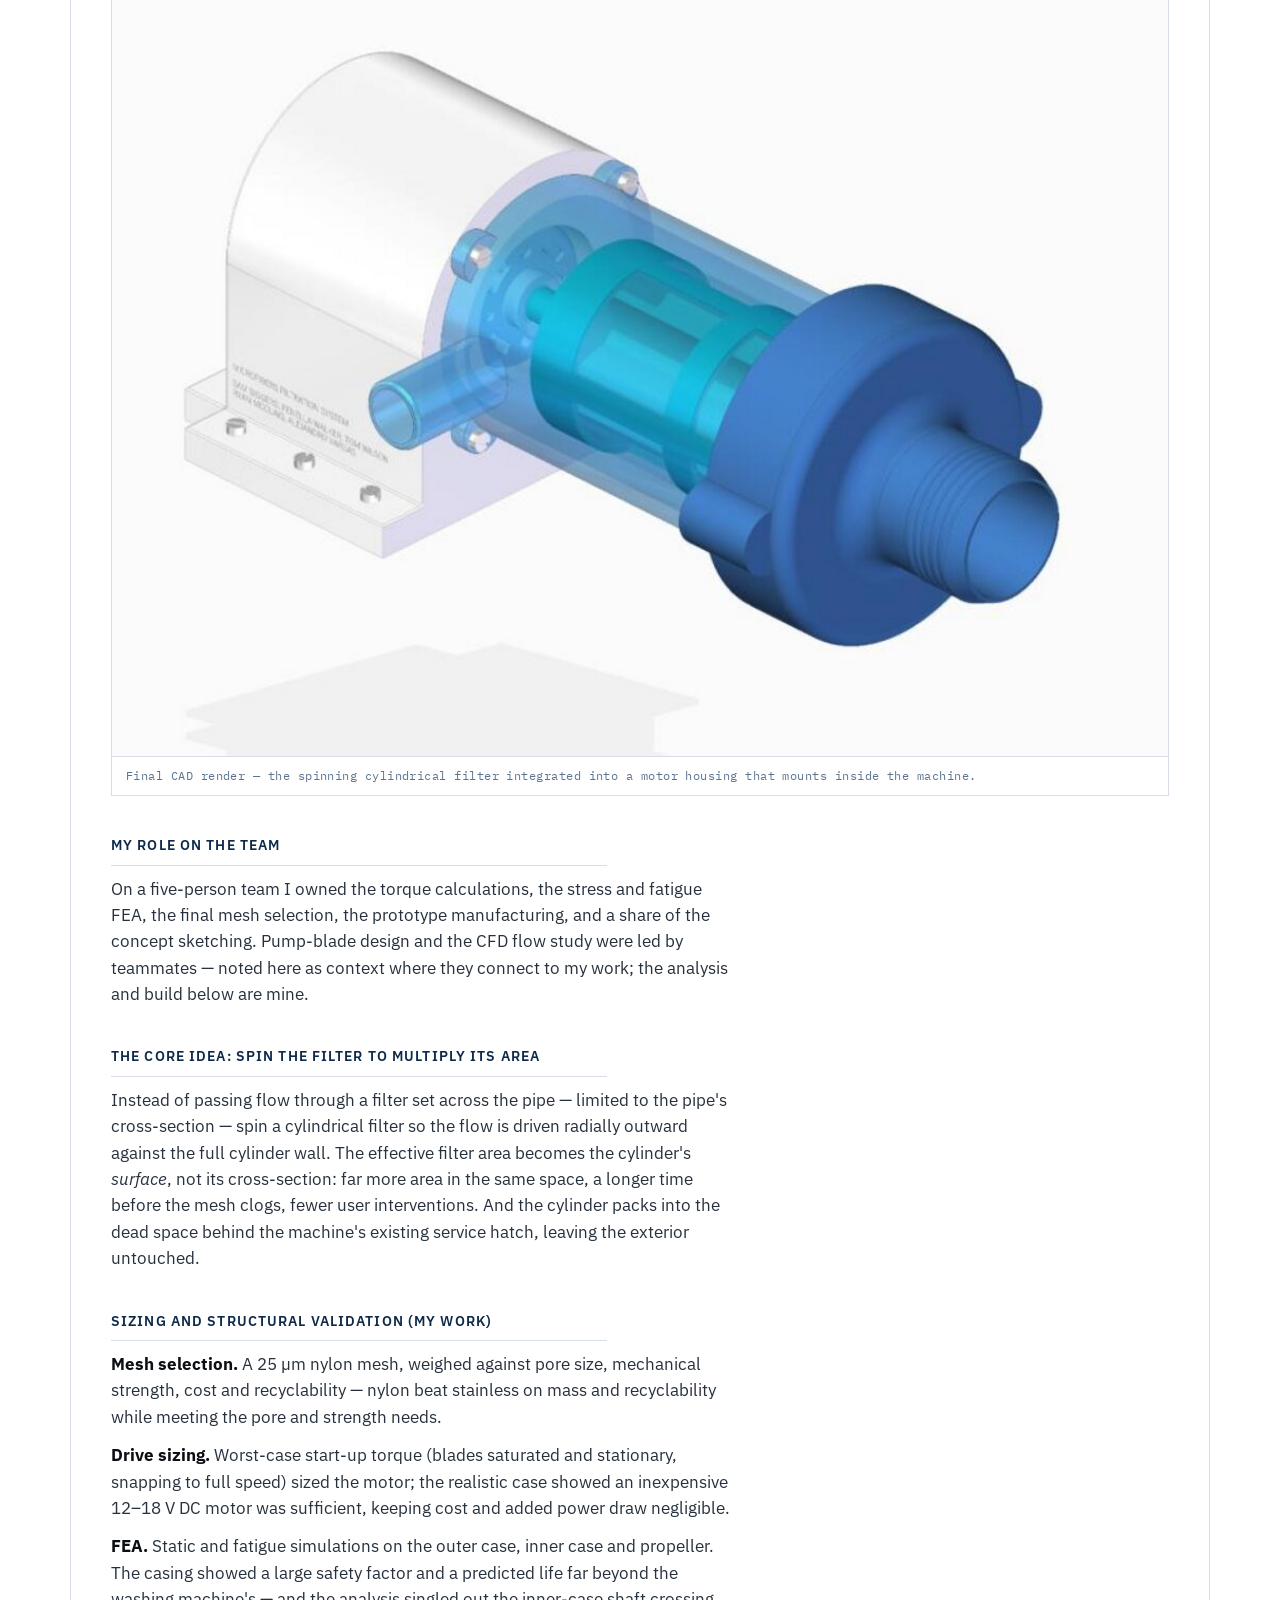
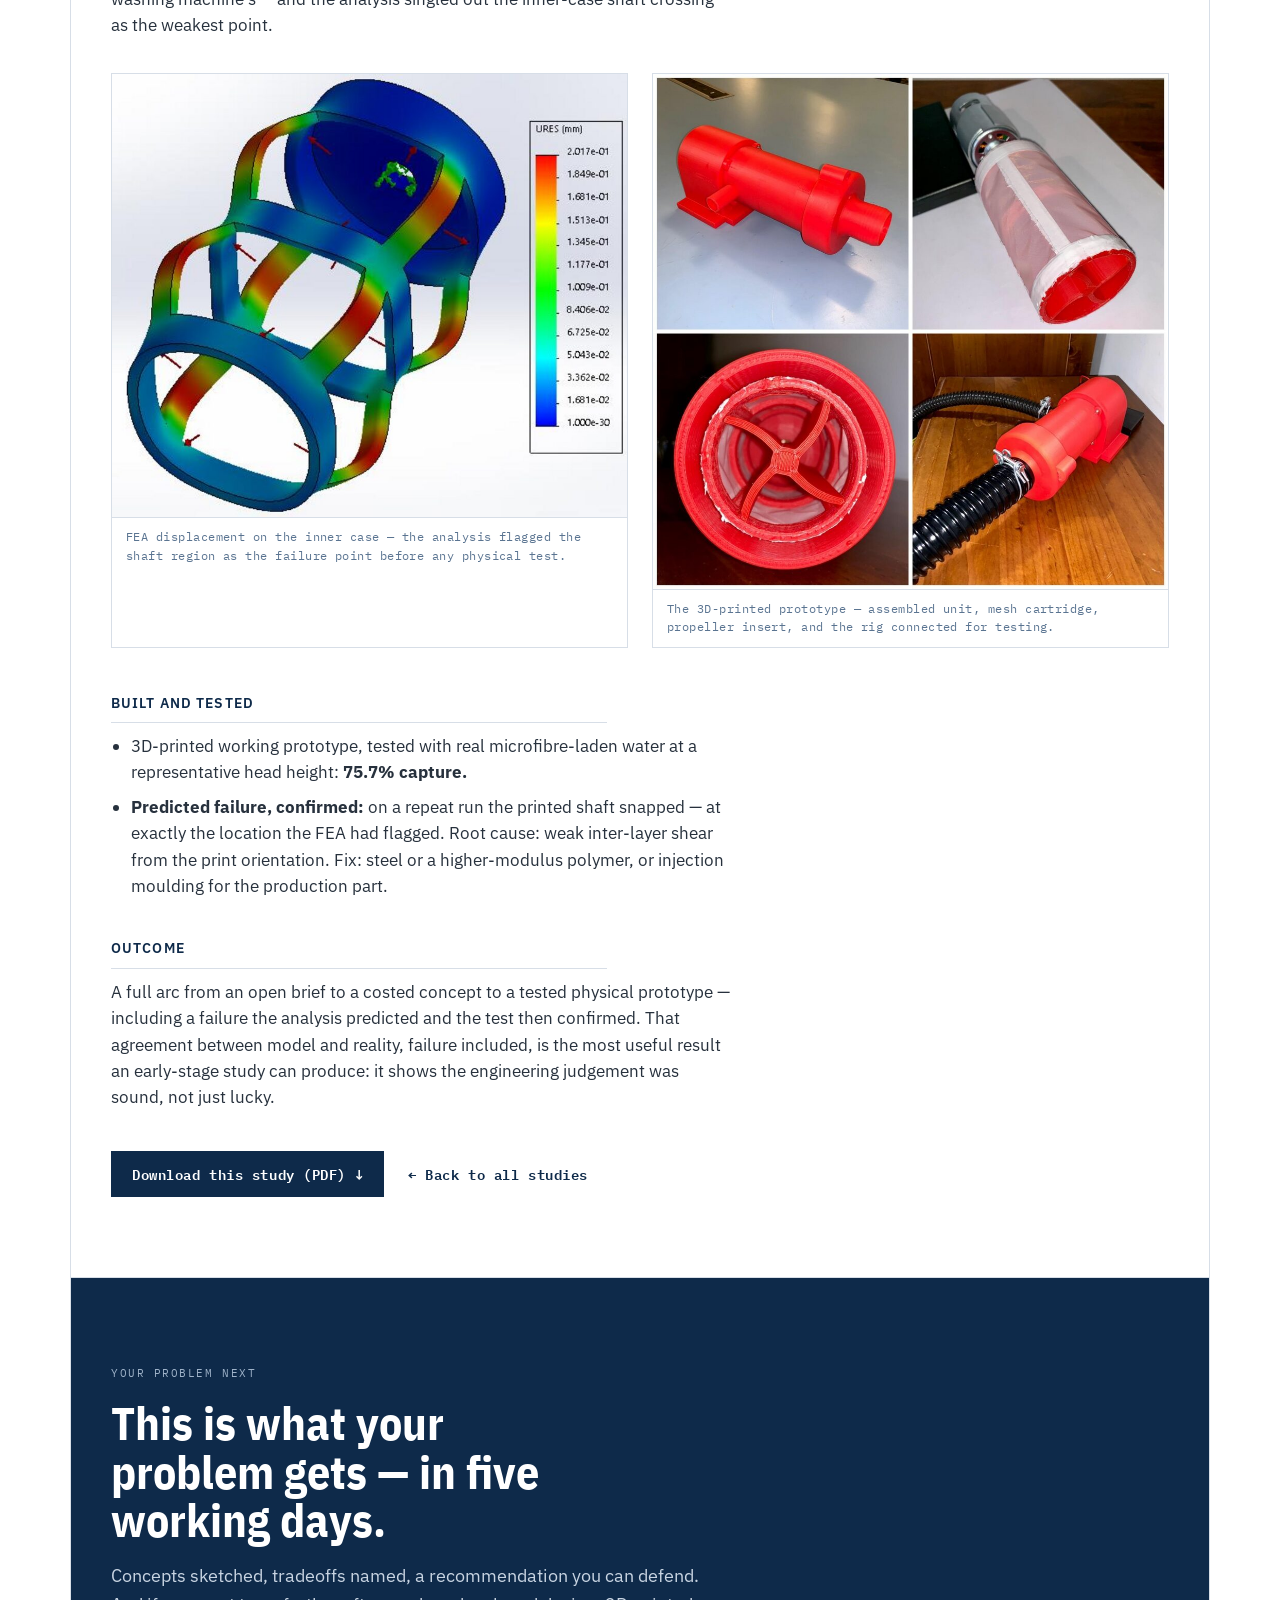
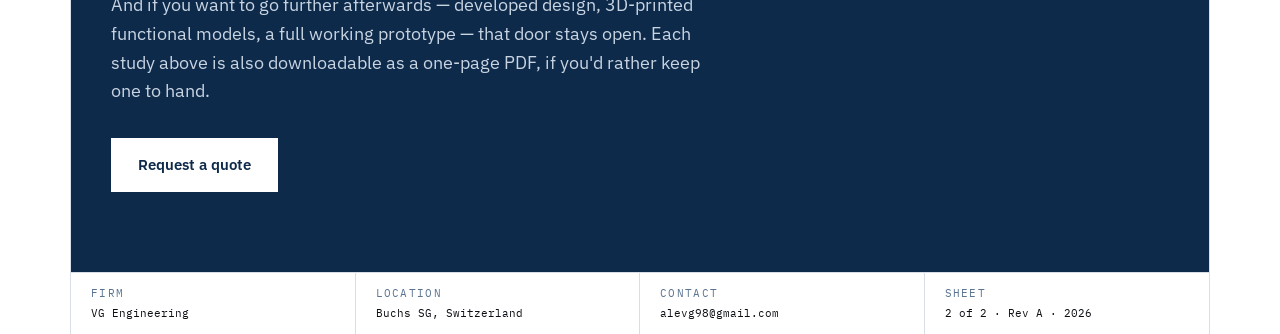
==== commit 7bdf7585: "Add files via upload" ====
--- a/portfolio.html
+++ b/portfolio.html
@@ -3,8 +3,8 @@
 <head>
 <meta charset="UTF-8">
 <meta name="viewport" content="width=device-width, initial-scale=1.0">
-<title>VG Engineering — Concept studies for stuck mechanical problems</title>
-<meta name="description" content="Stuck on a mechanical problem? Send it to VG Engineering. In 5 working days you get 3–4 distinct solution concepts with sketches, rationale, tradeoffs and a clear recommendation. Flat fee.">
+<title>Sample concept studies — VG Engineering</title>
+<meta name="description" content="Four concept studies by VG Engineering: chalk resistance, a seabed drilling rover, termite-inspired passive cooling, and the Oyster microfibre filter.">
 <link rel="preconnect" href="https://fonts.googleapis.com">
 <link rel="preconnect" href="https://fonts.gstatic.com" crossorigin>
 <link href="https://fonts.googleapis.com/css2?family=IBM+Plex+Sans:wght@400;500;600&family=IBM+Plex+Sans+Condensed:wght@600;700&family=IBM+Plex+Mono:wght@400;500&display=swap" rel="stylesheet">
@@ -27,40 +27,28 @@
   }
   body{
     font-family:'IBM Plex Sans',system-ui,sans-serif;
-    color:var(--ink);
-    background:var(--paper);
-    line-height:1.6;
-    font-size:17px;
+    color:var(--ink);background:var(--paper);
+    line-height:1.6;font-size:17px;
   }
   ::selection{background:var(--navy);color:var(--paper);}
   a{color:var(--navy);}
-  a:focus-visible,button:focus-visible{outline:2px solid var(--focus);outline-offset:3px;}
-
-  /* ---- drawing-sheet frame ---- */
+  a:focus-visible{outline:2px solid var(--focus);outline-offset:3px;}
   .sheet{
-    max-width:1140px;
-    margin:0 auto;
+    max-width:1140px;margin:0 auto;
     border-left:1px solid var(--hairline);
     border-right:1px solid var(--hairline);
     min-height:100vh;
   }
-  .mono{font-family:'IBM Plex Mono',monospace;}
   .label{
     font-family:'IBM Plex Mono',monospace;
-    font-size:11px;
-    letter-spacing:.14em;
-    text-transform:uppercase;
-    color:var(--steel);
-  }
-
-  /* ---- header ---- */
+    font-size:11px;letter-spacing:.14em;
+    text-transform:uppercase;color:var(--steel);
+  }
   header{
     display:flex;justify-content:space-between;align-items:center;
-    padding:18px 40px;
-    border-bottom:1px solid var(--hairline);
+    padding:18px 40px;border-bottom:1px solid var(--hairline);
     position:sticky;top:0;background:rgba(255,255,255,.94);
-    backdrop-filter:blur(6px);
-    z-index:10;
+    backdrop-filter:blur(6px);z-index:10;
   }
   .wordmark{
     font-family:'IBM Plex Sans Condensed',sans-serif;
@@ -68,225 +56,88 @@
     color:var(--ink);text-decoration:none;
     display:flex;align-items:baseline;gap:9px;
   }
-  .wordmark .vg{
-    background:var(--navy);color:var(--paper);
-    padding:2px 8px 3px;
-  }
+  .wordmark .vg{background:var(--navy);color:var(--paper);padding:2px 8px 3px;}
   nav{display:flex;gap:28px;}
-  nav a{
-    text-decoration:none;color:var(--ink);
-    font-size:14px;font-weight:500;
-  }
+  nav a{text-decoration:none;color:var(--ink);font-size:14px;font-weight:500;}
   nav a:hover{color:var(--navy);text-decoration:underline;text-underline-offset:5px;}
-  @media(max-width:760px){
-    header{padding:14px 20px;}
-    nav{display:none;}
-  }
-
-  /* ---- hero ---- */
-  .hero{
-    padding:90px 40px 70px;
-    border-bottom:1px solid var(--hairline);
-    position:relative;
-  }
-  .hero h1{
+  @media(max-width:760px){header{padding:14px 20px;} nav{display:none;}}
+
+  .page-head{
+    padding:70px 40px 56px;border-bottom:1px solid var(--hairline);
+  }
+  .page-head h1{
     font-family:'IBM Plex Sans Condensed',sans-serif;
-    font-weight:700;
-    font-size:clamp(42px,6.4vw,76px);
-    line-height:1.02;
-    letter-spacing:-.01em;
-    max-width:13ch;
-  }
-  .hero h1 em{
-    font-style:normal;color:var(--navy);
-    box-shadow:inset 0 -0.32em 0 rgba(14,42,74,.12);
-  }
-  .hero p.lede{
-    margin-top:28px;max-width:54ch;font-size:19px;color:#27313D;
-  }
-  .cta-row{margin-top:38px;display:flex;gap:14px;flex-wrap:wrap;}
-  .btn{
-    display:inline-block;text-decoration:none;
-    font-weight:600;font-size:15px;
-    padding:14px 26px;border:1px solid var(--navy);
-  }
-  .btn-primary{background:var(--navy);color:var(--paper);}
-  .btn-primary:hover{background:var(--navy-deep);}
-  .btn-ghost{background:transparent;color:var(--navy);}
-  .btn-ghost:hover{background:var(--paper-dim);}
-
-  /* dimension tick under hero headline */
-  .dim{
-    margin-top:46px;display:flex;align-items:center;gap:10px;
-    max-width:430px;
-  }
-  .dim .line{flex:1;height:1px;background:var(--steel);position:relative;}
-  .dim .line::before,.dim .line::after{
-    content:"";position:absolute;top:-4px;width:1px;height:9px;background:var(--steel);
-  }
-  .dim .line::before{left:0;} .dim .line::after{right:0;}
-  .dim span{white-space:nowrap;}
-
-  /* title block — the signature */
-  .titleblock{
-    position:absolute;right:40px;bottom:-1px;
-    border:1px solid var(--hairline);border-bottom:none;
-    background:var(--paper);
-    display:grid;grid-template-columns:auto auto;
-    font-family:'IBM Plex Mono',monospace;font-size:11px;
-  }
-  .titleblock div{
-    padding:7px 14px;border-top:1px solid var(--hairline);
-  }
-  .titleblock div:nth-child(odd){
-    color:var(--steel);border-right:1px solid var(--hairline);
-    letter-spacing:.1em;text-transform:uppercase;
-  }
-  .titleblock div:nth-child(-n+2){border-top:none;}
-  @media(max-width:760px){
-    .hero{padding:64px 20px 56px;}
-    .titleblock{display:none;}
-  }
-
-  /* ---- sections ---- */
-  section{padding:80px 40px;border-bottom:1px solid var(--hairline);}
-  @media(max-width:760px){section{padding:60px 20px;}}
-  .sec-head{display:flex;align-items:baseline;gap:18px;margin-bottom:36px;}
-  .sec-head h2{
+    font-weight:700;font-size:clamp(36px,5vw,58px);line-height:1.04;
+    max-width:18ch;
+  }
+  .page-head p{margin-top:18px;max-width:60ch;font-size:18px;color:#27313D;}
+  @media(max-width:760px){.page-head{padding:54px 20px 44px;}}
+
+  /* study sections */
+  .study{padding:80px 40px;border-bottom:1px solid var(--hairline);scroll-margin-top:70px;}
+  @media(max-width:760px){.study{padding:60px 20px;}}
+  .study .label{display:block;margin-bottom:14px;}
+  .study h2{
     font-family:'IBM Plex Sans Condensed',sans-serif;
-    font-weight:700;font-size:clamp(28px,3.6vw,40px);line-height:1.1;
-  }
-  .prose{max-width:62ch;font-size:18px;color:#27313D;}
-  .prose + .prose{margin-top:18px;}
-  .prose strong{color:var(--ink);}
-
-  /* what you get */
-  .deliverable{
-    margin-top:44px;
-    border:1px solid var(--hairline);
-    display:grid;grid-template-columns:1fr 1fr;
-  }
-  .deliverable .cell{
-    padding:26px 28px;border-top:1px solid var(--hairline);
-  }
-  .deliverable .cell:nth-child(-n+2){border-top:none;}
-  .deliverable .cell:nth-child(odd){border-right:1px solid var(--hairline);}
-  .deliverable h3{
-    font-size:16px;font-weight:600;margin-bottom:6px;color:var(--navy);
-  }
-  .deliverable p{font-size:15px;color:#3A4350;}
-  @media(max-width:760px){
-    .deliverable{grid-template-columns:1fr;}
-    .deliverable .cell{border-right:none!important;}
-    .deliverable .cell:nth-child(2){border-top:1px solid var(--hairline);}
-  }
-
-  /* how it works — true sequence, numbering justified */
-  .steps{margin-top:10px;display:grid;gap:0;}
-  .step{
-    display:grid;grid-template-columns:84px 1fr;gap:26px;
-    padding:30px 0;border-top:1px solid var(--hairline);
-  }
-  .step:first-child{border-top:none;}
-  .step .no{
-    font-family:'IBM Plex Mono',monospace;
-    font-size:13px;color:var(--steel);padding-top:5px;
-  }
-  .step h3{font-size:19px;font-weight:600;margin-bottom:6px;}
-  .step p{max-width:60ch;color:#3A4350;font-size:16px;}
-  @media(max-width:760px){.step{grid-template-columns:1fr;gap:8px;}}
-
-  /* portfolio */
-  .work-grid{
-    margin-top:10px;display:grid;grid-template-columns:1fr 1fr;gap:0;
-    border:1px solid var(--hairline);
-  }
-  .work{
-    padding:30px;min-height:210px;display:flex;flex-direction:column;gap:10px;
-    border-top:1px solid var(--hairline);
-  }
-  .work:nth-child(-n+2){border-top:none;}
-  .work:nth-child(odd){border-right:1px solid var(--hairline);}
-  .work h3{font-size:19px;font-weight:600;}
-  .work p{font-size:15px;color:#3A4350;flex:1;}
-  .work .label{margin-bottom:2px;}
-  @media(max-width:760px){
-    .work-grid{grid-template-columns:1fr;}
-    .work{border-right:none!important;}
-    .work:nth-child(2){border-top:1px solid var(--hairline);}
-  }
-  .work-note{margin-top:22px;font-size:15px;color:var(--steel);}
-  a.work{text-decoration:none;color:inherit;transition:background .15s ease;}
-  a.work:hover{background:var(--paper-dim);}
-  a.work .more{
-    font-family:'IBM Plex Mono',monospace;font-size:12.5px;
-    color:var(--navy);font-weight:500;letter-spacing:.04em;
-  }
-  a.work:hover .more{text-decoration:underline;text-underline-offset:4px;}
-
-  /* open door panel */
-  .open-door{
-    margin-top:0;border:1px solid var(--hairline);border-top:none;
-    background:var(--paper-dim);
-    padding:26px 28px;
-  }
-  .open-door h3{font-size:16px;font-weight:600;margin-bottom:6px;color:var(--navy);}
-  .open-door p{font-size:15px;color:#3A4350;max-width:75ch;}
-
-  /* cover-letter pull quote */
-  .pullquote{
-    margin-top:32px;border-left:3px solid var(--navy);
-    padding:6px 0 6px 24px;
-  }
-  .pullquote blockquote{
-    font-size:18px;line-height:1.55;color:var(--ink);
-    font-style:italic;max-width:54ch;
-  }
-  .pullquote .label{display:block;margin-top:12px;}
-
-  /* about */
-  .about-grid{display:grid;grid-template-columns:1fr 1fr;gap:48px;align-items:start;}
-  @media(max-width:860px){.about-grid{grid-template-columns:1fr;}}
-  .cred{
-    border:1px solid var(--hairline);
-  }
-  .cred li{
-    list-style:none;display:grid;grid-template-columns:120px 1fr;
-    padding:14px 20px;border-top:1px solid var(--hairline);
-    font-size:15px;gap:14px;
-  }
-  .cred li:first-child{border-top:none;}
-  .cred .label{padding-top:3px;}
-
-  /* contact / close */
-  .close{
-    background:var(--navy);color:var(--paper);
-    border-bottom:none;
-  }
+    font-weight:700;font-size:clamp(26px,3.4vw,38px);line-height:1.1;
+  }
+  .study .subtitle{margin-top:8px;font-size:18px;color:#3A4350;max-width:62ch;}
+  .study h3{
+    margin-top:38px;margin-bottom:10px;
+    font-size:14px;font-weight:600;letter-spacing:.08em;
+    text-transform:uppercase;color:var(--navy);
+    padding-bottom:8px;border-bottom:1px solid var(--hairline);
+    max-width:62ch;
+  }
+  .study p{max-width:62ch;color:#27313D;font-size:16.5px;}
+  .study p + p{margin-top:12px;}
+  .study p strong{color:var(--ink);}
+  .study ul{max-width:62ch;margin-left:20px;color:#27313D;font-size:16.5px;}
+  .study li{margin-top:8px;}
+
+  figure{margin:34px 0 6px;border:1px solid var(--hairline);}
+  figure img{display:block;width:100%;height:auto;}
+  figcaption{
+    font-family:'IBM Plex Mono',monospace;font-size:11.5px;
+    color:var(--steel);padding:10px 14px;
+    border-top:1px solid var(--hairline);letter-spacing:.04em;
+  }
+  .fig-pair{display:grid;grid-template-columns:1fr 1fr;gap:24px;}
+  @media(max-width:760px){.fig-pair{grid-template-columns:1fr;gap:0;}}
+
+  .back-row{margin-top:40px;display:flex;align-items:center;gap:24px;flex-wrap:wrap;}
+  .back-row a{
+    font-size:14px;font-weight:600;text-decoration:none;
+    font-family:'IBM Plex Mono',monospace;letter-spacing:.04em;
+  }
+  .back-row a:hover{text-decoration:underline;text-underline-offset:5px;}
+  .pdf-btn{
+    display:inline-block;background:var(--navy);color:var(--paper)!important;
+    padding:11px 20px;border:1px solid var(--navy);
+  }
+  .pdf-btn:hover{background:var(--navy-deep);text-decoration:none!important;}
+
+  /* close */
+  .close{background:var(--navy);color:var(--paper);padding:80px 40px;}
+  @media(max-width:760px){.close{padding:60px 20px;}}
   .close h2{
     font-family:'IBM Plex Sans Condensed',sans-serif;
-    font-weight:700;font-size:clamp(30px,4.4vw,52px);line-height:1.05;
-    max-width:18ch;
-  }
-  .close p{margin-top:20px;max-width:54ch;color:#C8D4E2;font-size:18px;}
-  .close .btn{border-color:var(--paper);}
-  .close .btn-primary{background:var(--paper);color:var(--navy);}
-  .close .btn-primary:hover{background:#E8EDF3;}
-  .close .btn-ghost{color:var(--paper);}
-  .close .btn-ghost:hover{background:rgba(255,255,255,.08);}
+    font-weight:700;font-size:clamp(28px,4vw,46px);line-height:1.05;max-width:20ch;
+  }
+  .close p{margin-top:18px;max-width:54ch;color:#C8D4E2;font-size:18px;}
   .close .label{color:#9FB3C9;}
-  .contact-line{margin-top:40px;font-size:15px;color:#C8D4E2;}
-  .contact-line a{color:var(--paper);}
-
-  /* footer title block strip */
+  .btn{
+    display:inline-block;text-decoration:none;font-weight:600;font-size:15px;
+    padding:14px 26px;border:1px solid var(--paper);margin-top:32px;
+    background:var(--paper);color:var(--navy);
+  }
+  .btn:hover{background:#E8EDF3;}
   footer{
     border-top:1px solid var(--hairline);
     display:grid;grid-template-columns:repeat(4,1fr);
     font-family:'IBM Plex Mono',monospace;font-size:11px;
   }
-  footer div{
-    padding:12px 20px;border-right:1px solid var(--hairline);
-  }
+  footer div{padding:12px 20px;border-right:1px solid var(--hairline);}
   footer div:last-child{border-right:none;}
   footer .k{color:var(--steel);letter-spacing:.12em;text-transform:uppercase;display:block;margin-bottom:2px;}
   @media(max-width:760px){
@@ -299,209 +150,166 @@
 <div class="sheet">
 
   <header>
-    <a class="wordmark" href="#top"><span class="vg">VG</span> ENGINEERING</a>
+    <a class="wordmark" href="index.html"><span class="vg">VG</span> ENGINEERING</a>
     <nav aria-label="Main">
-      <a href="#offer">The offer</a>
-      <a href="#process">Process</a>
-      <a href="#work">Work</a>
-      <a href="#about">About</a>
-      <a href="#contact">Contact</a>
+      <a href="index.html#offer">The offer</a>
+      <a href="index.html#process">Process</a>
+      <a href="index.html#work">Work</a>
+      <a href="index.html#about">About</a>
+      <a href="index.html#contact">Contact</a>
     </nav>
   </header>
 
-  <!-- HERO -->
-  <div class="hero" id="top">
-    <p class="label" style="margin-bottom:22px;">Mechanical engineering · Concept studies · Rapid prototyping · Switzerland</p>
-    <h1>Stuck on a mechanical problem? <em>Send it to me.</em></h1>
-    <p class="lede">In <strong>5 working days</strong> you get 3–4 genuinely different solution concepts — each with a sketch, the engineering rationale, the tradeoffs, and a clear recommendation. Fixed scope, flat fee, no strings.</p>
-    <div class="cta-row">
-      <a class="btn btn-primary" href="https://tally.so/r/REPLACE">Request a quote</a>
-      <a class="btn btn-ghost" href="https://calendly.com/REPLACE">Book a 15-min call</a>
+  <div class="page-head">
+    <p class="label" style="margin-bottom:16px;">Sample concept studies</p>
+    <h1>Four problems, taken from stuck to decided.</h1>
+    <p>Different domains — test engineering, subsea machinery, building physics, consumer products — but the same method every time: strip the problem to physics, generate genuinely distinct options, judge them honestly, and put a recommendation on the table.</p>
+  </div>
+
+  <!-- CHALK -->
+  <section class="study" id="chalk">
+    <span class="label">Study 01 · Constraint-driven problem-solving · Solo project</span>
+    <h2>Measuring the Unmeasured — chalk resistance</h2>
+    <p class="subtitle">Quantifying the mechanical limits of school chalk with no lab, no testing machine, and no reference data to compare against.</p>
+
+    <h3>The stuck problem</h3>
+    <p>Find the failure strength of ordinary chalk under five load types — bending, tension, shear, torsion and compression — using only household tools. Each load type had to be isolated cleanly, or the number would be meaningless.</p>
+
+    <div class="fig-pair">
+      <figure>
+        <img src="assets/chalk-compression-rig.jpg" alt="Improvised compression test rig: a metal cylinder held vertical by four guide wires on a wooden board" loading="lazy">
+        <figcaption>Compression rig — a box-spanner piston in a slotted cylinder, kept axial by four guide wires, improvised from household parts.</figcaption>
+      </figure>
+      <figure>
+        <img src="assets/chalk-torsion-fracture.jpg" alt="Chalk sample showing a helicoidal fracture surface next to the torsion rig" loading="lazy">
+        <figcaption>Characteristic helicoidal fracture from the torsion rig — evidence the load was correctly isolated.</figcaption>
+      </figure>
     </div>
-    <div class="dim">
-      <div class="line" aria-hidden="true"></div>
-      <span class="label">problem in → concepts out: 5 working days</span>
-      <div class="line" aria-hidden="true"></div>
+
+    <h3>Concepts generated</h3>
+    <p><strong>Bending &amp; tension — water-bottle load cells.</strong> A bottle filled gradually until fracture, weighed on a kitchen scale, gave a repeatable force. Two opposed constrictor knots kept the tension load perfectly axial.</p>
+    <p><strong>Pure shear — twin-plate guillotine, v2.</strong> The first rig let the sliding plate rotate, binding on its rails and adding friction that corrupted the reading. Fix: a larger contact surface and four guide rods instead of two, removing the parasitic moment.</p>
+    <p><strong>Torsion &amp; compression — isolation rigs.</strong> A grease-packed homemade bearing isolated torsion (residual friction measured and subtracted); a piston-and-cylinder press, borrowed from hydraulic-press principle, kept a high compressive load axial where a simple stack would topple.</p>
+
+    <h3>Outcome</h3>
+    <p>Consistent, physically sensible failure values across all five cases — with variance tightest for the simplest rig and widening as the apparatus grew, exactly as expected. The real deliverable: a documented method for reaching a defensible answer from nothing but improvised tools and clear reasoning.</p>
+
+    <div class="back-row"><a class="pdf-btn" href="pdf/chalk-resistance.pdf" download>Download this study (PDF) &darr;</a><a href="index.html#work">← Back to all studies</a></div>
+  </section>
+
+  <!-- ROVER -->
+  <section class="study" id="rover">
+    <span class="label">Study 02 · Structured concept generation · Solo project</span>
+    <h2>Seabed Drilling Rover</h2>
+    <p class="subtitle">Embodiment design for a remotely operated tool that drills the ocean floor — a novel machine with no off-the-shelf precedent to copy.</p>
+
+    <h3>The stuck problem</h3>
+    <p>Develop an early seabed-drilling concept into a defensible embodiment design: size the components, choose materials, identify failure modes, and estimate cost — all under deep uncertainty.</p>
+
+    <figure>
+      <img src="assets/rover-sketch.jpg" alt="Hand sketches of the seabed drilling rover: deployment sequence from a vessel and the device with labelled subsystems" loading="lazy">
+      <figcaption>Final concept and deployment sequence — sealed chassis, in-wheel motors, swing-arm suspension, modular drill unit.</figcaption>
+    </figure>
+
+    <h3>Concepts generated</h3>
+    <p><strong>Architecture — sealed chassis + modular drill.</strong> A cable-and-winch-deployed sealed chassis, with the drill mounted on silent-blocks like a car engine, isolating vibration and keeping the design modular.</p>
+    <p><strong>Mobility — in-wheel motors + swing arms.</strong> Four independent in-wheel motors, with Mars-rover-inspired swing-arm suspension that adapts to uneven seabed and locks flat while drilling.</p>
+    <p><strong>Material &amp; process selection.</strong> Ashby-chart selection against explicit objectives — leak-before-break for the chassis, hardness and corrosion resistance for the wheels, flexibility-without-failure for the arms — each paired with a realistic manufacturing route.</p>
+
+    <h3>De-risking the design</h3>
+    <ul>
+      <li><strong>Cost model:</strong> bottom-up estimate by subsystem, with adaptation factors for bespoke development.</li>
+      <li><strong>FMEA:</strong> every subsystem rated severity × probability — surfacing the winch cable and the chassis seal as the risks to control first.</li>
+    </ul>
+
+    <div class="back-row"><a class="pdf-btn" href="pdf/seabed-drilling-rover.pdf" download>Download this study (PDF) &darr;</a><a href="index.html#work">← Back to all studies</a></div>
+  </section>
+
+  <!-- TERMITE -->
+  <section class="study" id="termite">
+    <span class="label">Study 03 · Creative reframe / biomimicry · Solo project</span>
+    <h2>Passive Cooling from Termite Mounds</h2>
+    <p class="subtitle">Reframing a big-building cooling principle into a self-regulating family house.</p>
+
+    <h3>The stuck problem</h3>
+    <p>Building cooling consumes a large share of global energy and emissions — and the existing termite-inspired designs exist only at large commercial scale. The challenge: extract the underlying principles and apply them to an ordinary family house that regulates its own temperature with little or no active cooling.</p>
+
+    <figure>
+      <img src="assets/termite-house-sketch.jpg" alt="Hand sketch of a house cross-section showing the convective flow circuit: outer walls, internal high-thermal-mass walls, water sprayer and conduits" loading="lazy">
+      <figcaption>Convective-flow circuit — outer walls drive a stack-effect loop; air is cooled against high-thermal-mass walls and by evaporation, then delivered to the floor.</figcaption>
+    </figure>
+
+    <h3>How the thinking worked</h3>
+    <p><strong>Extract.</strong> Distil the termite mound to its transferable mechanisms — heat-induced convection between low- and high-thermal-mass structures, and Venturi-driven induced flow — rather than copying its shape.</p>
+    <p><strong>Translate.</strong> Re-express those as five concrete design features: an outer air-gap, high-thermal-mass internal walls and conduits, low-mass breathing outer walls, a connected chimney-and-flute network, and an optional water pulveriser for evaporative cooling.</p>
+
+    <h3>Concept &amp; sanity check</h3>
+    <p>The outer walls heat quickly and drive a stack-effect flow; air is cooled against the overnight-charged walls and by evaporation, then delivered to the floor. The loop reverses at night and stops in winter. Rather than asserting it would work, a first-order stack-effect calculation estimated a flow of ~0.46&nbsp;m/s for a 100&nbsp;m² house — enough to show viability and to flag a full thermo-fluids study as the honest next step.</p>
+
+    <div class="back-row"><a class="pdf-btn" href="pdf/termite-passive-cooling.pdf" download>Download this study (PDF) &darr;</a><a href="index.html#work">← Back to all studies</a></div>
+  </section>
+
+  <!-- OYSTER -->
+  <section class="study" id="oyster">
+    <span class="label">Study 04 · Concept-to-prototype arc · Team project, my contributions labelled</span>
+    <h2>The Oyster — microfibre filter</h2>
+    <p class="subtitle">A washing-machine filter to capture clothing microfibres before they reach the ocean.</p>
+
+    <h3>The stuck problem</h3>
+    <p>Synthetic clothing sheds microfibres too fine for conventional filters, and the products on the market are external add-ons with limited capture. The brief: design a filter that integrates into the washing machine itself, captures around 90% of fibres, survives the machine's full service life, and needs minimal user maintenance.</p>
+
+    <figure>
+      <img src="assets/oyster-cad.jpg" alt="Final CAD render of the Oyster: a cylindrical filter cartridge in a transparent housing mounted on a motor unit" loading="lazy">
+      <figcaption>Final CAD render — the spinning cylindrical filter integrated into a motor housing that mounts inside the machine.</figcaption>
+    </figure>
+
+    <h3>My role on the team</h3>
+    <p>On a five-person team I owned the torque calculations, the stress and fatigue FEA, the final mesh selection, the prototype manufacturing, and a share of the concept sketching. Pump-blade design and the CFD flow study were led by teammates — noted here as context where they connect to my work; the analysis and build below are mine.</p>
+
+    <h3>The core idea: spin the filter to multiply its area</h3>
+    <p>Instead of passing flow through a filter set across the pipe — limited to the pipe's cross-section — spin a cylindrical filter so the flow is driven radially outward against the full cylinder wall. The effective filter area becomes the cylinder's <em>surface</em>, not its cross-section: far more area in the same space, a longer time before the mesh clogs, fewer user interventions. And the cylinder packs into the dead space behind the machine's existing service hatch, leaving the exterior untouched.</p>
+
+    <h3>Sizing and structural validation (my work)</h3>
+    <p><strong>Mesh selection.</strong> A 25&nbsp;µm nylon mesh, weighed against pore size, mechanical strength, cost and recyclability — nylon beat stainless on mass and recyclability while meeting the pore and strength needs.</p>
+    <p><strong>Drive sizing.</strong> Worst-case start-up torque (blades saturated and stationary, snapping to full speed) sized the motor; the realistic case showed an inexpensive 12–18&nbsp;V DC motor was sufficient, keeping cost and added power draw negligible.</p>
+    <p><strong>FEA.</strong> Static and fatigue simulations on the outer case, inner case and propeller. The casing showed a large safety factor and a predicted life far beyond the washing machine's — and the analysis singled out the inner-case shaft crossing as the weakest point.</p>
+
+    <div class="fig-pair">
+      <figure>
+        <img src="assets/oyster-fea.jpg" alt="FEA displacement result on the Oyster inner case, colour map highlighting the shaft crossing region" loading="lazy">
+        <figcaption>FEA displacement on the inner case — the analysis flagged the shaft region as the failure point before any physical test.</figcaption>
+      </figure>
+      <figure>
+        <img src="assets/oyster-prototype.jpg" alt="Four photos of the 3D-printed Oyster prototype: assembled unit, mesh cartridge, propeller insert, and the test rig with hoses" loading="lazy">
+        <figcaption>The 3D-printed prototype — assembled unit, mesh cartridge, propeller insert, and the rig connected for testing.</figcaption>
+      </figure>
     </div>
 
-    <div class="titleblock" aria-hidden="true">
-      <div>Project</div><div>Your stuck problem</div>
-      <div>Drawn by</div><div>A. Vargas Gonzalez</div>
-      <div>Scale</div><div>5 working days</div>
-      <div>Rev</div><div>A — first principles</div>
-    </div>
-  </div>
-
-  <!-- THE MOMENT -->
-  <section id="offer">
-    <div class="sec-head">
-      <span class="label">01 / The moment</span>
-      <h2>You know the moment.</h2>
-    </div>
-    <p class="prose">The design review went in circles. The prototype failed the same way twice. The supplier says it can't be made, the deadline hasn't moved, and everyone on the team is now defending their own corner instead of attacking the problem.</p>
-    <p class="prose">What you need isn't another meeting. It's <strong>fresh eyes and genuinely different options</strong> — laid out honestly enough that you can pick one and move.</p>
-    <p class="prose">And it's not only stuck teams. Maybe you're a founder or an inventor with an idea that lives on a napkin — a product you believe in but no mechanical engineer in the room. <strong>You don't need a finished spec to start;</strong> a clear description of what you're trying to achieve is enough. I'll help turn it into concepts you can build, fund, or test.</p>
-    <p class="prose">That's the whole service. You send me the problem. I work it from first principles. Five working days later, you have a concept study on your desk — and if you want to keep going from there, so do I.</p>
-  </section>
-
-  <!-- WHAT YOU GET -->
-  <section>
-    <div class="sec-head">
-      <span class="label">02 / The deliverable</span>
-      <h2>One concept study. Everything you need to decide.</h2>
-    </div>
-    <p class="prose">Not a slide deck of vague directions — a working document, built the way a good design review should run:</p>
-    <div class="deliverable">
-      <div class="cell">
-        <h3>The problem, restated</h3>
-        <p>Your problem in my words, with the constraints and success criteria pinned down — so we both know exactly what "solved" means before any concept is judged.</p>
-      </div>
-      <div class="cell">
-        <h3>3–4 distinct concepts</h3>
-        <p>Genuinely different routes to the goal, not variations on one idea. Each comes with a sketch, how it works, why it fits your constraints, and its maturity: proven, needs prototyping, or speculative.</p>
-      </div>
-      <div class="cell">
-        <h3>Tradeoffs, named honestly</h3>
-        <p>Cost, complexity, manufacturability, risk — compared side by side in one table. The weaknesses are written down too. You're paying for judgement, not optimism.</p>
-      </div>
-      <div class="cell">
-        <h3>A clear recommendation</h3>
-        <p>Which concept I'd pursue, why, and the first concrete step to de-risk it. You leave with a decision you can defend, not homework.</p>
-      </div>
-    </div>
-    <div class="open-door">
-      <h3>And the study is a starting point, not a dead end</h3>
-      <p>If you want to take the chosen concept further, we can keep working together: detailed development of the design, <strong>rapid prototyping</strong> — from simple 3D-printed models and functional test pieces up to a full working prototype — and support through to validation. Each follow-on stage gets its own scope and quote, so you stay in control and only commit to what's worth committing to.</p>
-    </div>
-  </section>
-
-  <!-- HOW IT WORKS -->
-  <section id="process">
-    <div class="sec-head">
-      <span class="label">03 / The process</span>
-      <h2>Four steps, one week — and an open road after.</h2>
-    </div>
-    <div class="steps">
-      <div class="step">
-        <div class="no">STEP 1</div>
-        <div>
-          <h3>Send the problem</h3>
-          <p>A short intake form: what you're trying to solve, the hard constraints, and — most valuable of all — what you've already tried. Drawings and photos welcome. Takes about 10 minutes.</p>
-        </div>
-      </div>
-      <div class="step">
-        <div class="no">STEP 2</div>
-        <div>
-          <h3>Scope &amp; quote</h3>
-          <p>Within one working day I confirm scope, timing and a flat fee, and we have a short kickoff call so I understand the problem the way you live it.</p>
-        </div>
-      </div>
-      <div class="step">
-        <div class="no">STEP 3</div>
-        <div>
-          <h3>I work it</h3>
-          <p>Five working days of first-principles concept work: research, sketching, rough sizing, sanity checks against your constraints. No status meetings — your time stays yours.</p>
-        </div>
-      </div>
-      <div class="step">
-        <div class="no">STEP 4</div>
-        <div>
-          <h3>Delivery &amp; walkthrough</h3>
-          <p>You get the concept study plus a call to walk through it, challenge it, and decide the next move. The flat-fee engagement is complete here — no strings.</p>
-        </div>
-      </div>
-      <div class="step">
-        <div class="no">STEP 5<br>(OPTIONAL)</div>
-        <div>
-          <h3>Go further, together</h3>
-          <p>If a concept earns it, we continue: detailed design development, rapid prototyping — 3D-printed models, functional test pieces, up to a full working prototype — and iteration until it works. Each stage is scoped and quoted separately, so the decision to continue is always yours, never a condition of the study.</p>
-        </div>
-      </div>
-    </div>
-  </section>
-
-  <!-- WORK -->
-  <section id="work">
-    <div class="sec-head">
-      <span class="label">04 / Sample studies</span>
-      <h2>How I attack a problem.</h2>
-    </div>
-    <p class="prose" style="margin-bottom:34px;">Four concept studies from my own engineering work — different domains, same method: strip the problem to physics, generate distinct options, judge them honestly.</p>
-    <div class="work-grid">
-      <a class="work" href="portfolio.html#oyster">
-        <span class="label">Filtration · Product design</span>
-        <h3>The Oyster — microfibre filter</h3>
-        <p>A washing-machine-integrated filtration system to keep synthetic microfibres out of the ocean. From concept and FEA through a 3D-printed prototype that captured 75% of fibres in testing.</p>
-        <span class="more">Read the study →</span>
-      </a>
-      <a class="work" href="portfolio.html#termite">
-        <span class="label">Thermal · Bio-inspired</span>
-        <h3>Termite-mound passive cooling</h3>
-        <p>Translating the convection principles of termite mounds into a passive cooling architecture for housing — chimney-flute geometry, thermal mass, and stack-effect sizing from first principles.</p>
-        <span class="more">Read the study →</span>
-      </a>
-      <a class="work" href="portfolio.html#rover">
-        <span class="label">Subsea · Embodiment design</span>
-        <h3>Seabed drilling rover</h3>
-        <p>Concept-to-embodiment design of a tethered 4-wheel-drive seabed drilling vehicle: in-wheel motors, swing-arm suspension, material selection, cost model and failure-mode analysis.</p>
-        <span class="more">Read the study →</span>
-      </a>
-      <a class="work" href="portfolio.html#chalk">
-        <span class="label">Test engineering · First principles</span>
-        <h3>Chalk resistance</h3>
-        <p>Measuring the failure stresses of ordinary chalk in bending, traction, shear, torsion and compression — by designing and building five test rigs from workshop scrap. Resourcefulness as a method.</p>
-        <span class="more">Read the study →</span>
-      </a>
-    </div>
-    <p class="work-note">Each study opens with its sketches, the reasoning, and the outcome — the same anatomy your study will have.</p>
-  </section>
-
-  <!-- ABOUT -->
-  <section id="about">
-    <div class="sec-head">
-      <span class="label">05 / Who you're hiring</span>
-      <h2>Alejandro Vargas Gonzalez</h2>
-    </div>
-    <div class="about-grid">
-      <div>
-        <p class="prose">I'm a mechanical development engineer based in Buchs, Switzerland. By day I design next-generation vacuum-valve technology for semiconductor process tools — work where a tolerance is a contract and "almost works" doesn't exist.</p>
-        <p class="prose">Before that I spent three and a half years at Hilti qualifying joining technologies across three countries, and earlier still I led a 19-person student team building a supersonic rocket — where I once took an airbrake from blank page to optimised, 3D-printed prototype in a single week. The thread through all of it: I love the moment a problem looks impossible, because that's where first-principles thinking pays.</p>
-        <div class="pullquote">
-          <blockquote>"When I face a new challenging problem, a thousand ideas spark — designs, materials, tolerances, manufacturing routes — all in a playful mind-game I just love. Engineering isn't a job for me; it's closer to an art, or a game. I don't do it because I must, but because I want to."</blockquote>
-          <span class="label">— from the cover letter that got me the Hilti job, 2022</span>
-        </div>
-        <p class="prose">This service exists because that moment of impossibility is rare inside one company — and everywhere across industry. If you're stuck, I'd genuinely like to see the problem.</p>
-      </div>
-      <ul class="cred">
-        <li><span class="label">Now</span><span>Mechanical Development Engineer, VAT Group — vacuum valves for semiconductor tools</span></li>
-        <li><span class="label">Before</span><span>Development Engineer, Hilti (joining &amp; anchor technology) · Parts Quality, BMW MINI Oxford</span></li>
-        <li><span class="label">Education</span><span>MEng (Hons) Mechanical Engineering, University of Edinburgh</span></li>
-        <li><span class="label">Toolbox</span><span>Concept design · ISO GPS / GD&amp;T · ANSYS thermal &amp; fluids · Siemens NX, SolidWorks · Rapid prototyping &amp; 3D-printed functional models · DFM &amp; root-cause analysis</span></li>
-        <li><span class="label">Languages</span><span>Spanish · English</span></li>
-      </ul>
-    </div>
+    <h3>Built and tested</h3>
+    <ul>
+      <li>3D-printed working prototype, tested with real microfibre-laden water at a representative head height: <strong>75.7% capture.</strong></li>
+      <li><strong>Predicted failure, confirmed:</strong> on a repeat run the printed shaft snapped — at exactly the location the FEA had flagged. Root cause: weak inter-layer shear from the print orientation. Fix: steel or a higher-modulus polymer, or injection moulding for the production part.</li>
+    </ul>
+
+    <h3>Outcome</h3>
+    <p>A full arc from an open brief to a costed concept to a tested physical prototype — including a failure the analysis predicted and the test then confirmed. That agreement between model and reality, failure included, is the most useful result an early-stage study can produce: it shows the engineering judgement was sound, not just lucky.</p>
+
+    <div class="back-row"><a class="pdf-btn" href="pdf/oyster-microfibre-filter.pdf" download>Download this study (PDF) &darr;</a><a href="index.html#work">← Back to all studies</a></div>
   </section>
 
   <!-- CLOSE -->
-  <section class="close" id="contact">
-    <span class="label">06 / Start</span>
-    <h2 style="margin-top:14px;">The problem costs you more every week it stays stuck.</h2>
-    <p>Send it over. Within one working day you'll have a scope, a flat-fee quote, and a kickoff slot — and five working days after that, options on the table. From there the road runs as far as you want: developed design, 3D-printed functional models, a full working prototype.</p>
-    <div class="cta-row">
-      <a class="btn btn-primary" href="https://tally.so/r/REPLACE">Request a quote</a>
-      <a class="btn btn-ghost" href="https://calendly.com/REPLACE">Book a 15-min call</a>
-    </div>
-    <p class="contact-line">
-      Prefer email? <a href="mailto:alevg98@gmail.com">alevg98@gmail.com</a> ·
-      <a href="https://linkedin.com/in/alejandro-vargas-gonzalez">LinkedIn</a>
-    </p>
+  <section class="close">
+    <span class="label">Your problem next</span>
+    <h2 style="margin-top:14px;">This is what your problem gets — in five working days.</h2>
+    <p>Concepts sketched, tradeoffs named, a recommendation you can defend. And if you want to go further afterwards — developed design, 3D-printed functional models, a full working prototype — that door stays open. Each study above is also downloadable as a one-page PDF, if you'd rather keep one to hand.</p>
+    <a class="btn" href="https://tally.so/r/VLNXJl">Request a quote</a>
   </section>
 
   <footer aria-label="Site information">
     <div><span class="k">Firm</span>VG Engineering</div>
     <div><span class="k">Location</span>Buchs SG, Switzerland</div>
     <div><span class="k">Contact</span>alevg98@gmail.com</div>
-    <div><span class="k">Sheet</span>1 of 1 · Rev A · 2026</div>
+    <div><span class="k">Sheet</span>2 of 2 · Rev A · 2026</div>
   </footer>
 
 </div>
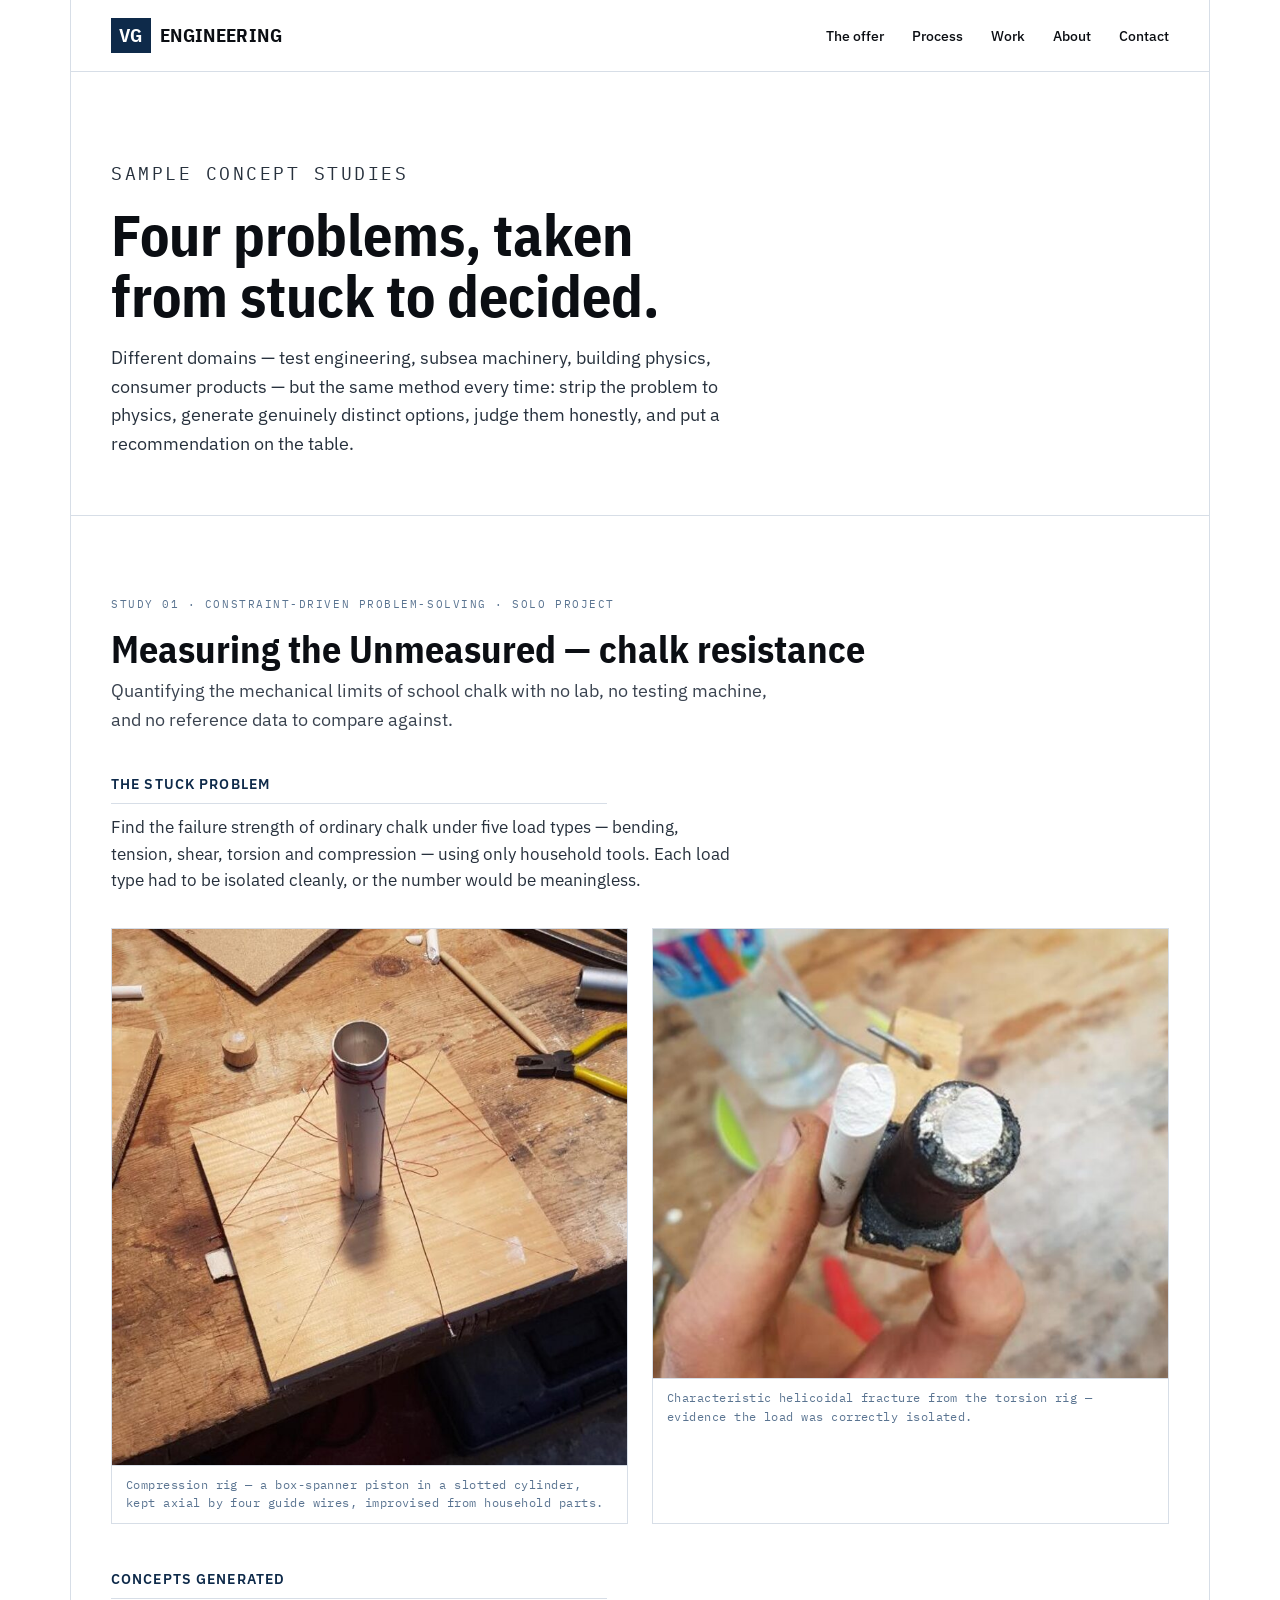
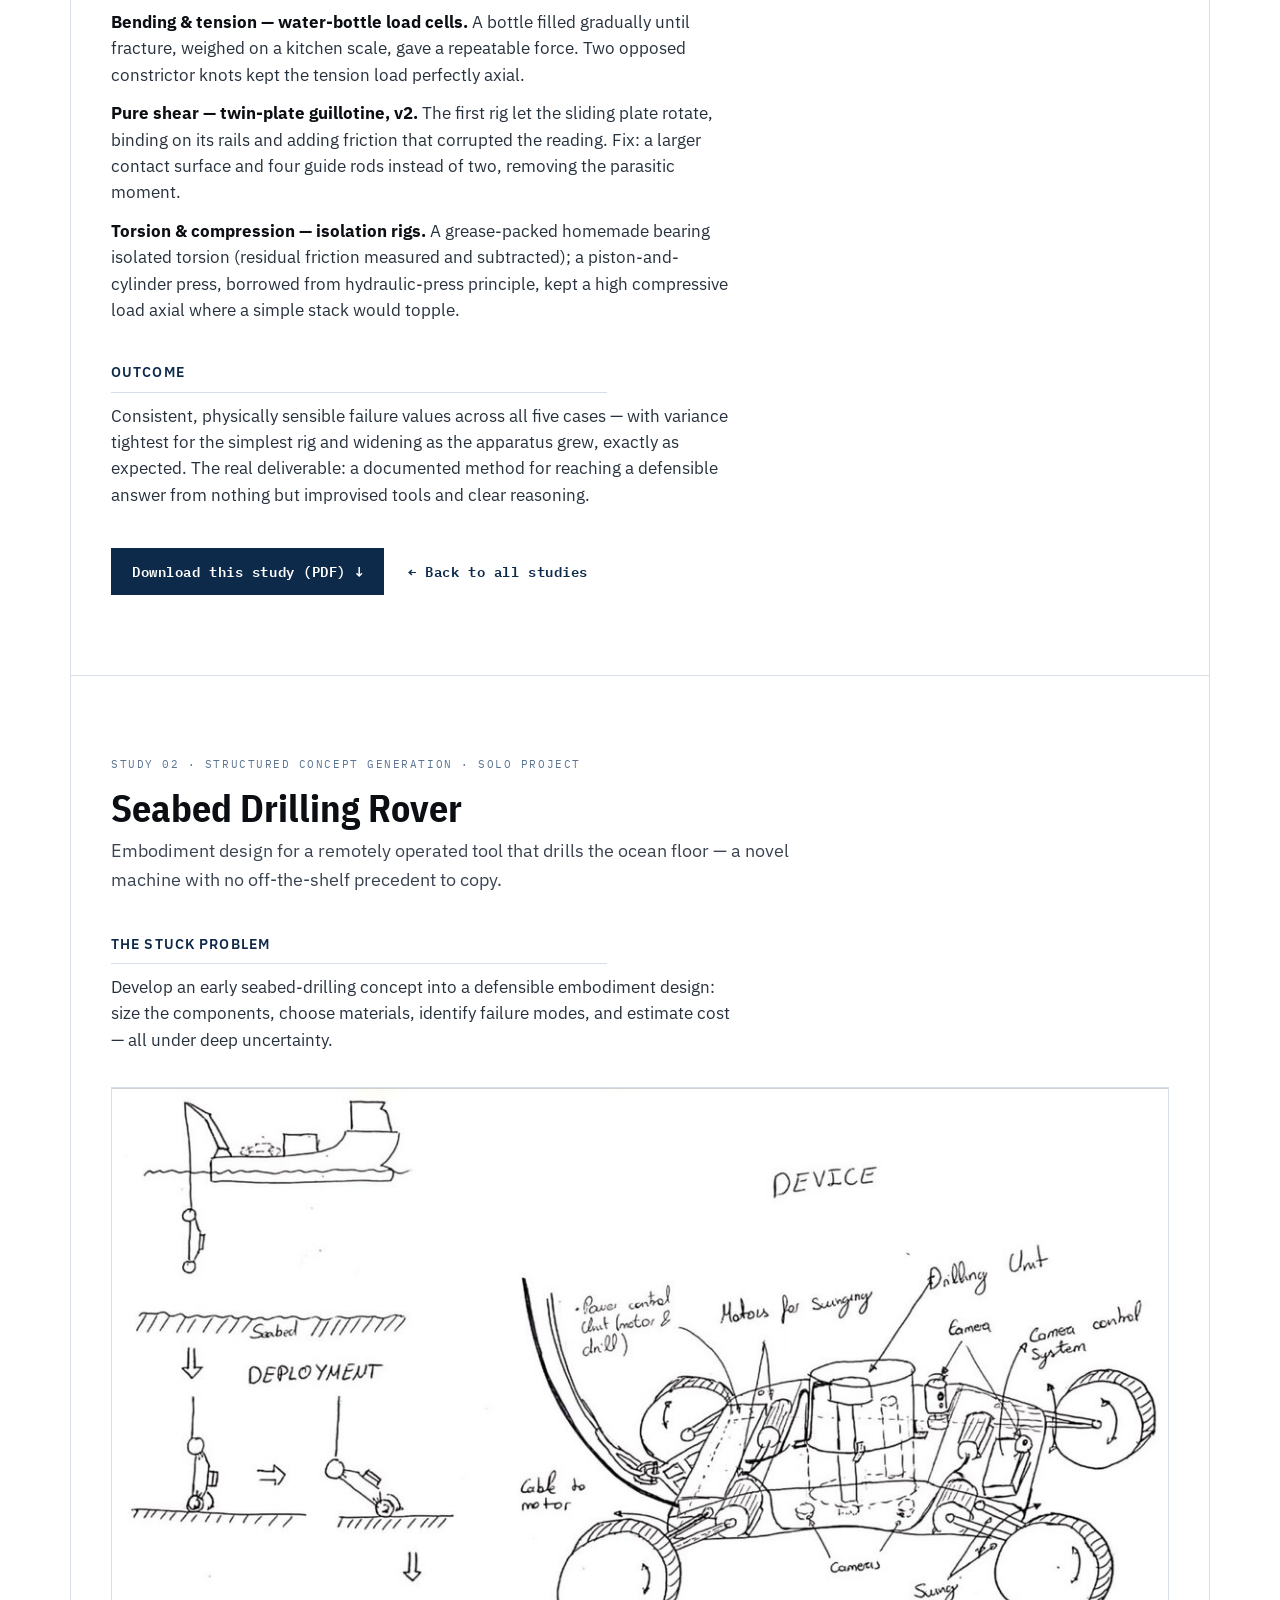
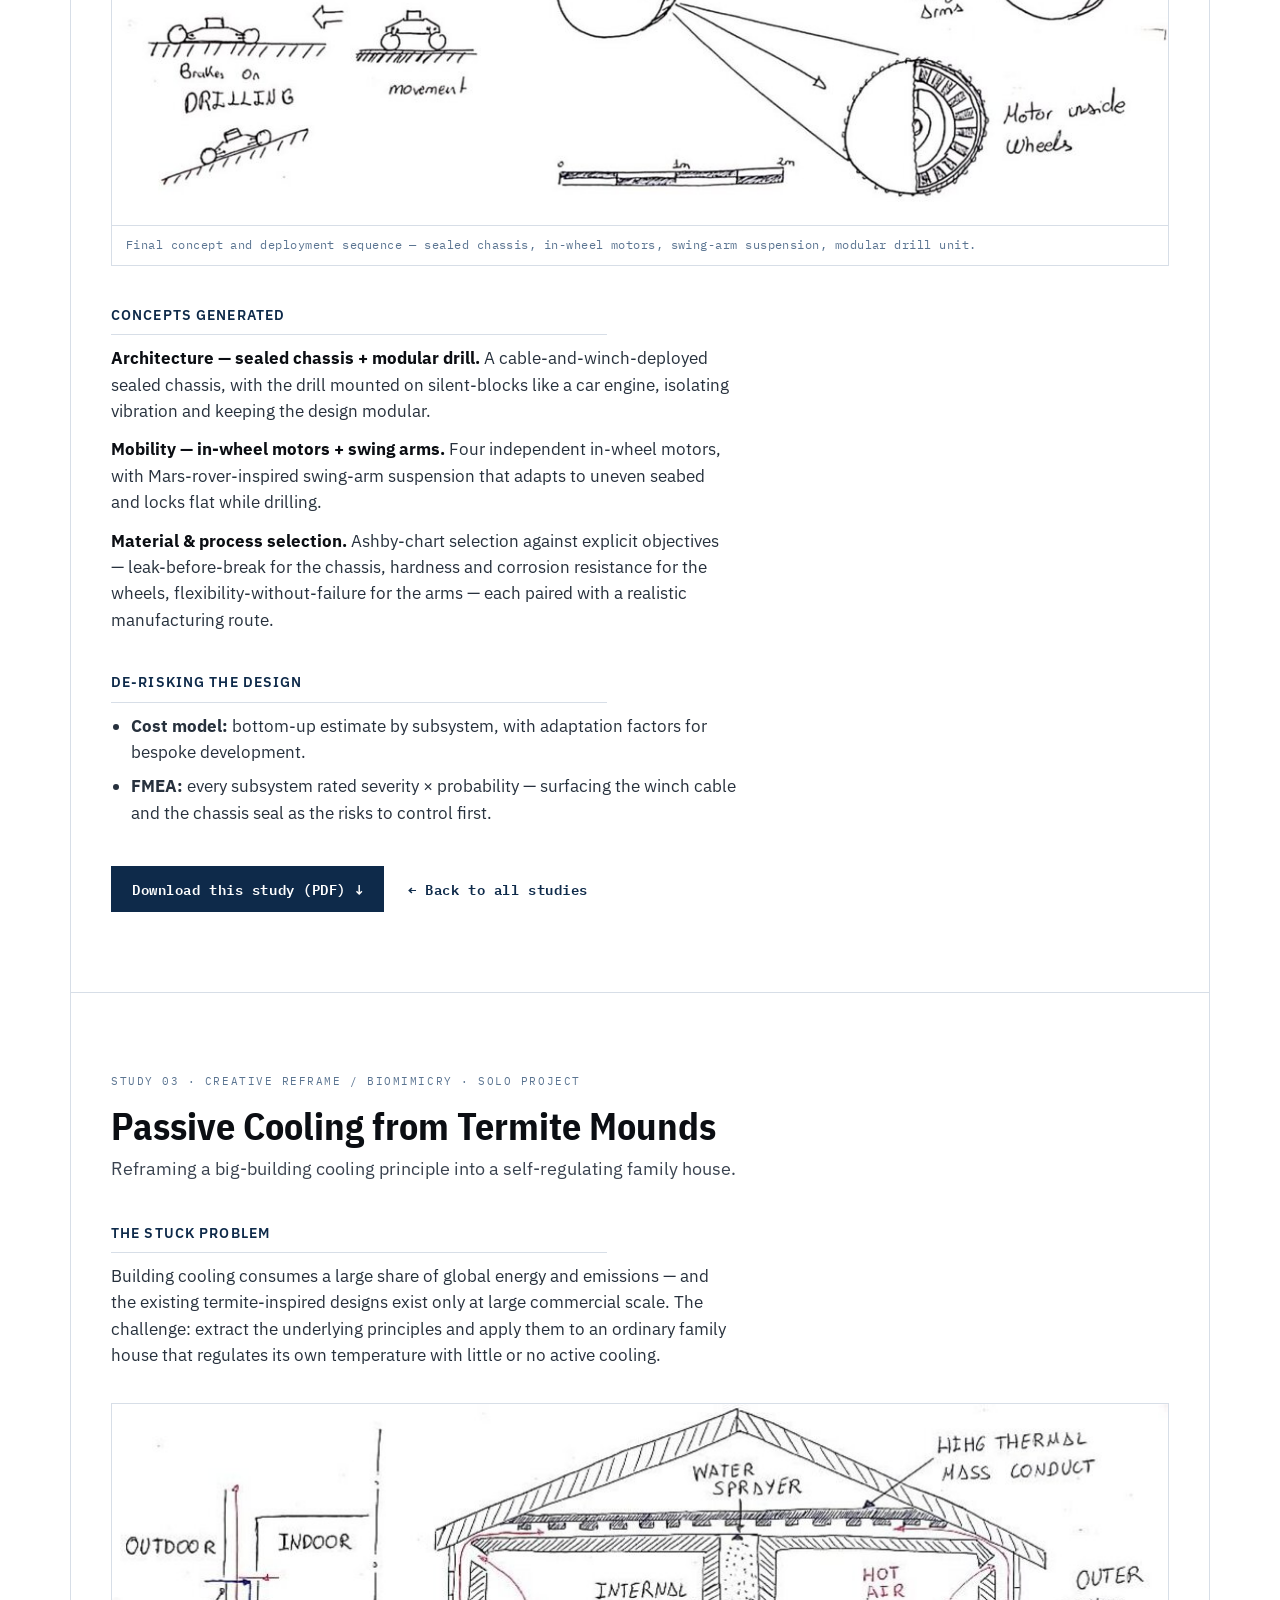
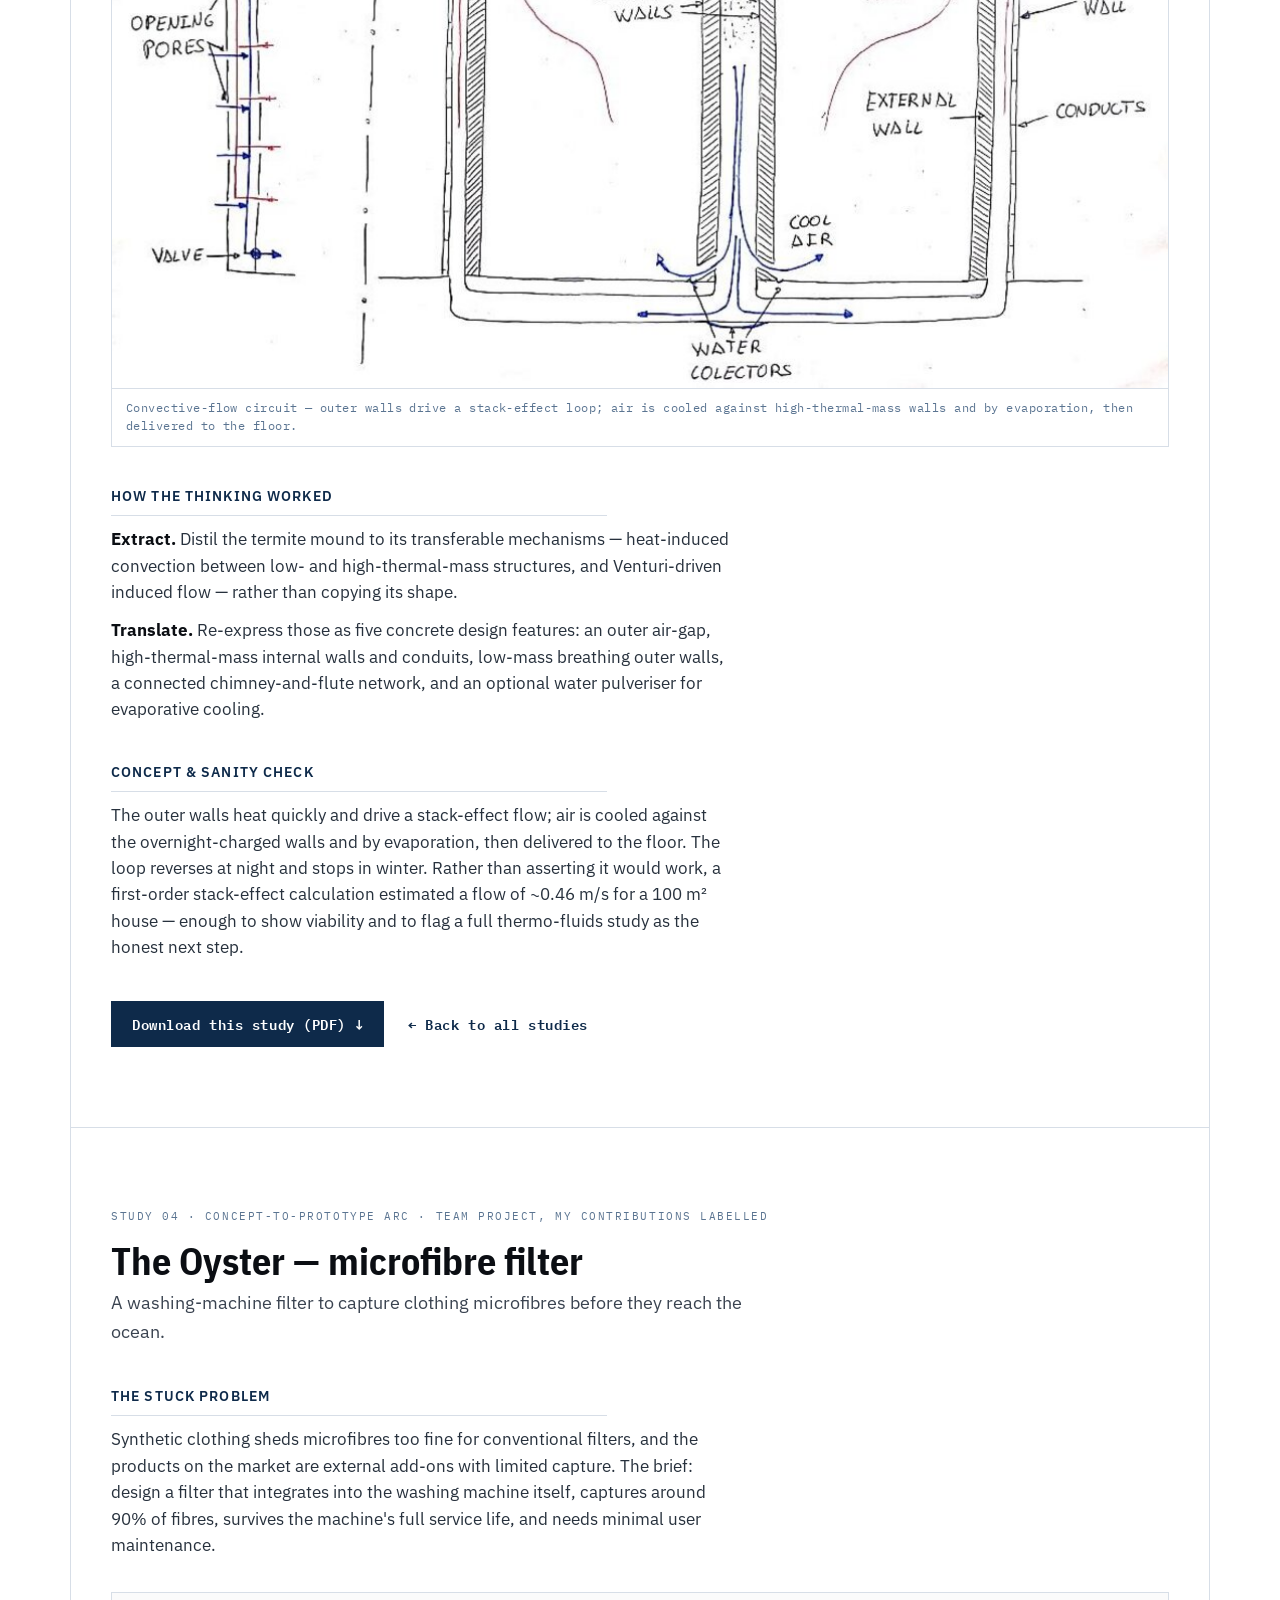
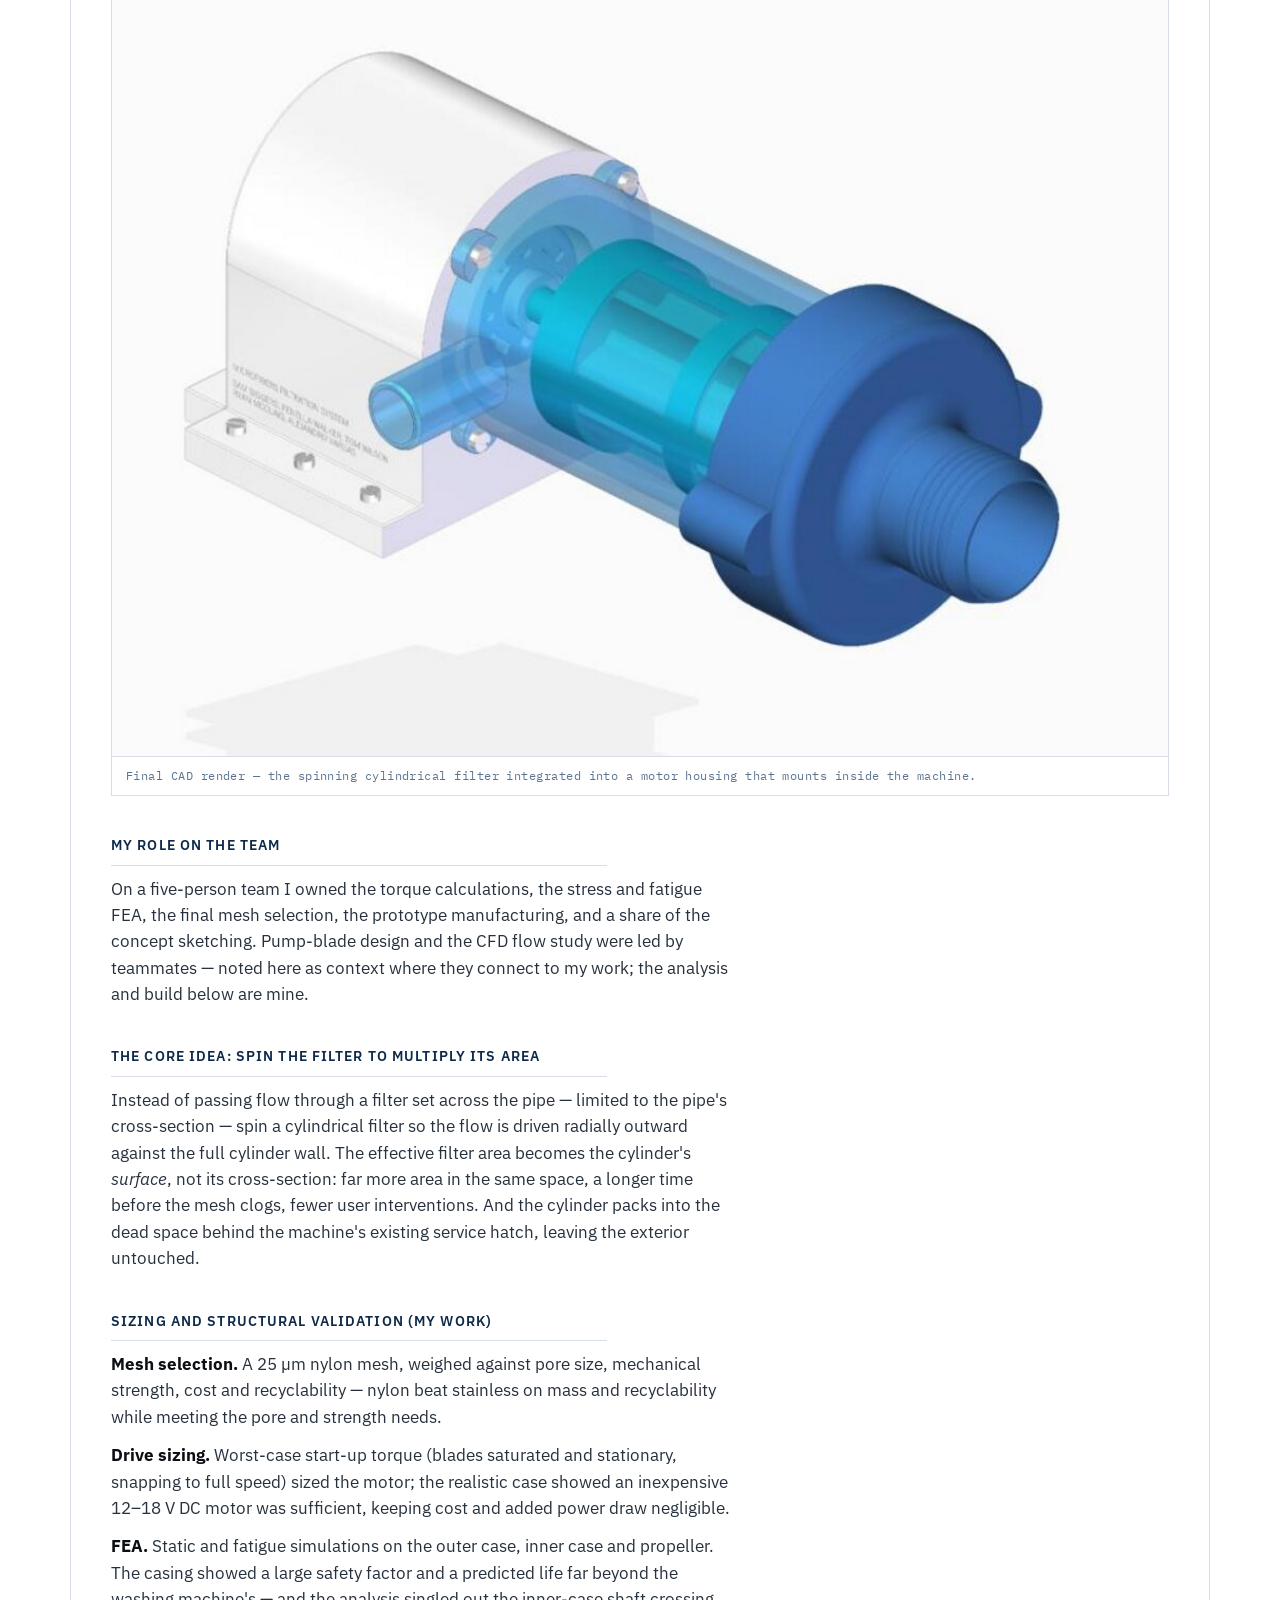
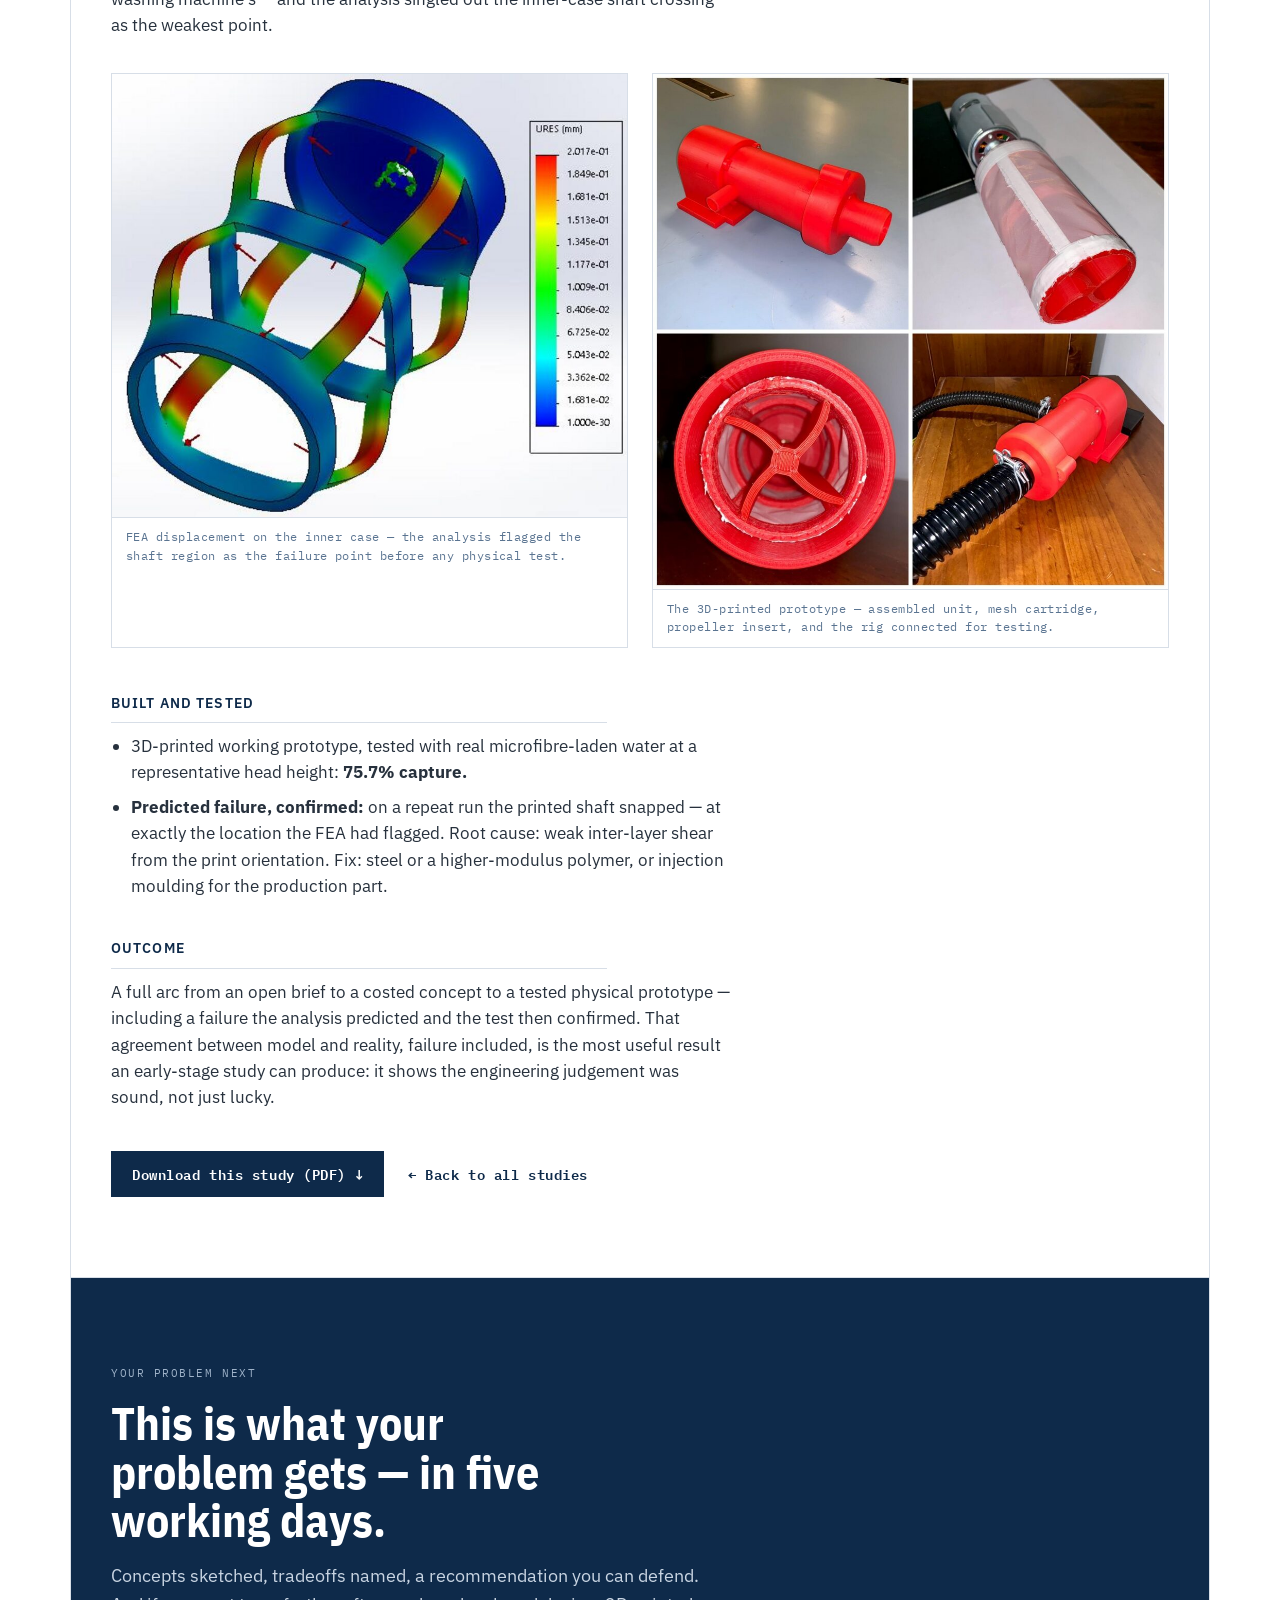
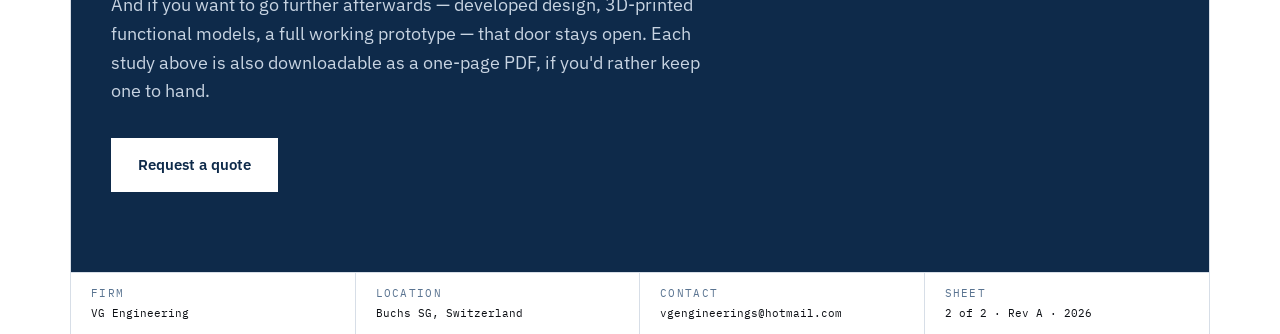
==== commit 03256280: "Update portfolio.html change of email" ====
--- a/portfolio.html
+++ b/portfolio.html
@@ -308,7 +308,7 @@
   <footer aria-label="Site information">
     <div><span class="k">Firm</span>VG Engineering</div>
     <div><span class="k">Location</span>Buchs SG, Switzerland</div>
-    <div><span class="k">Contact</span>alevg98@gmail.com</div>
+    <div><span class="k">Contact</span>vgengineerings@hotmail.com</div>
     <div><span class="k">Sheet</span>2 of 2 · Rev A · 2026</div>
   </footer>
 
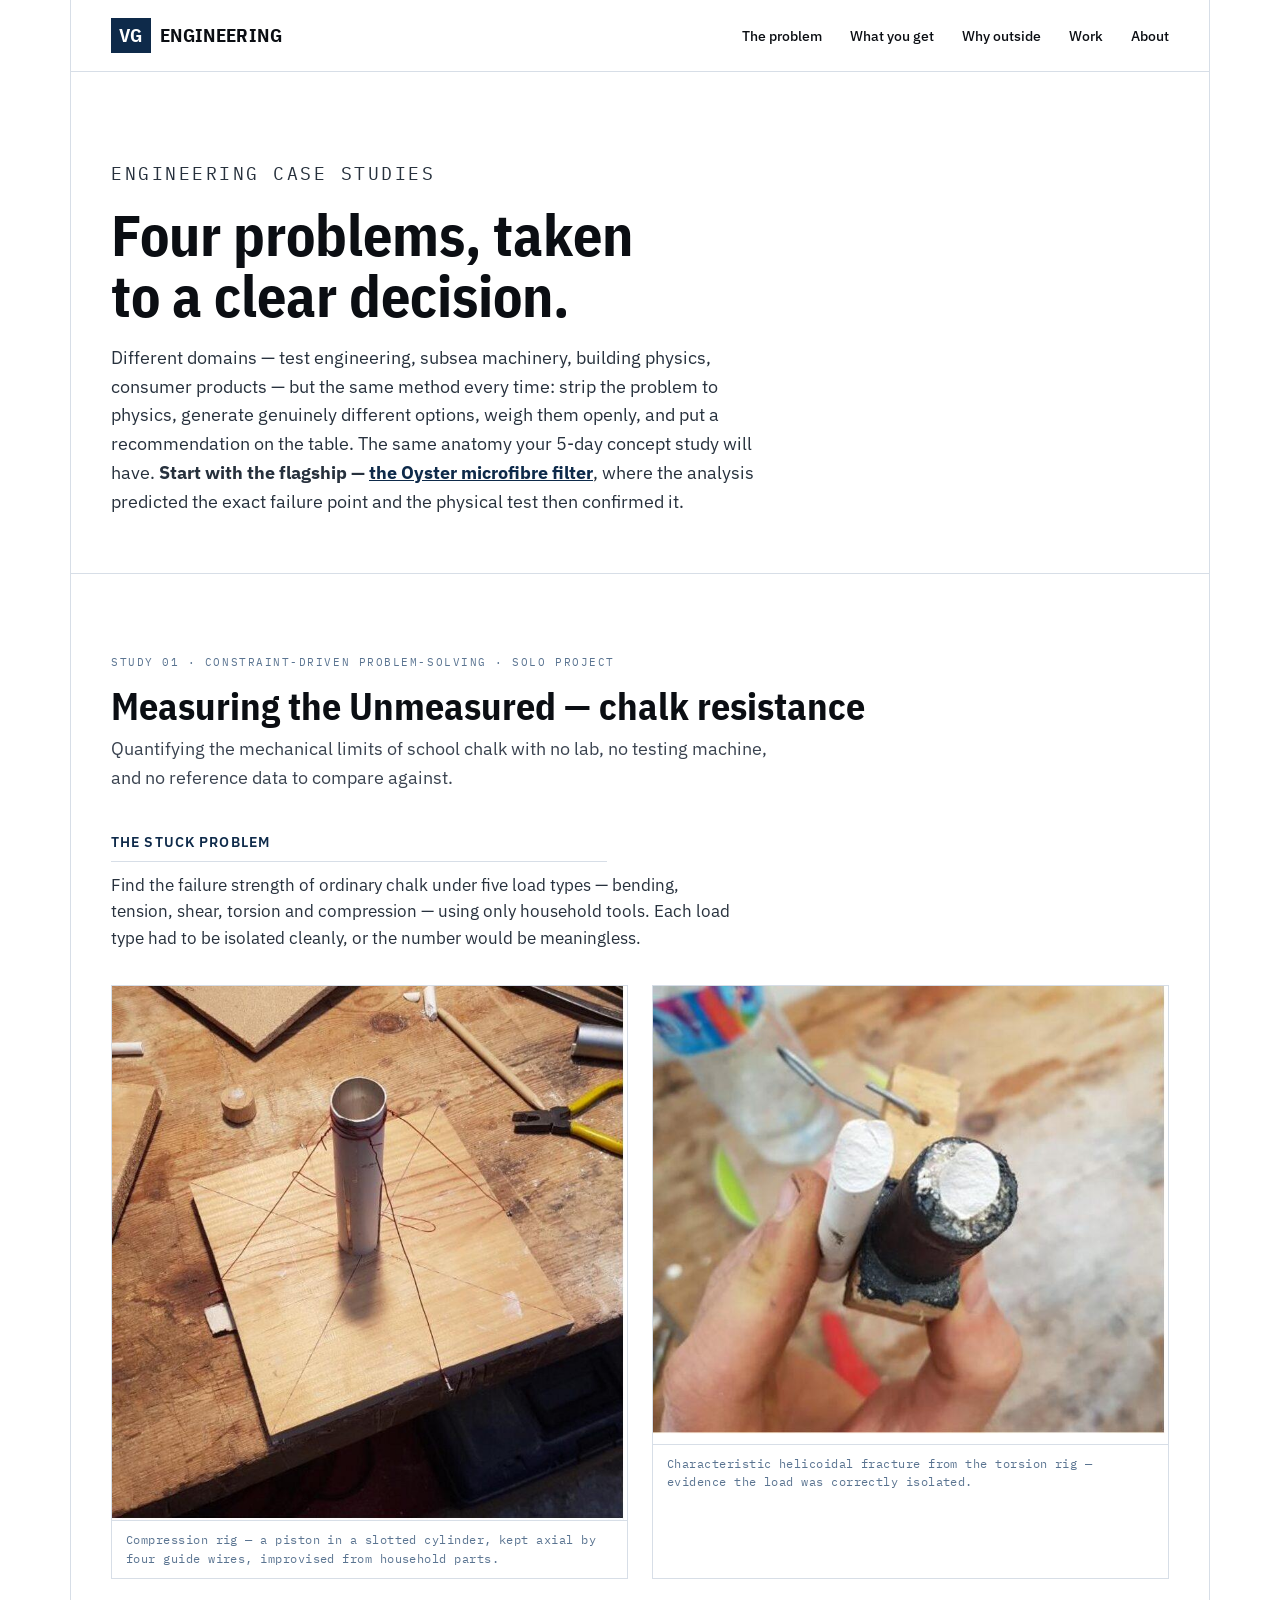
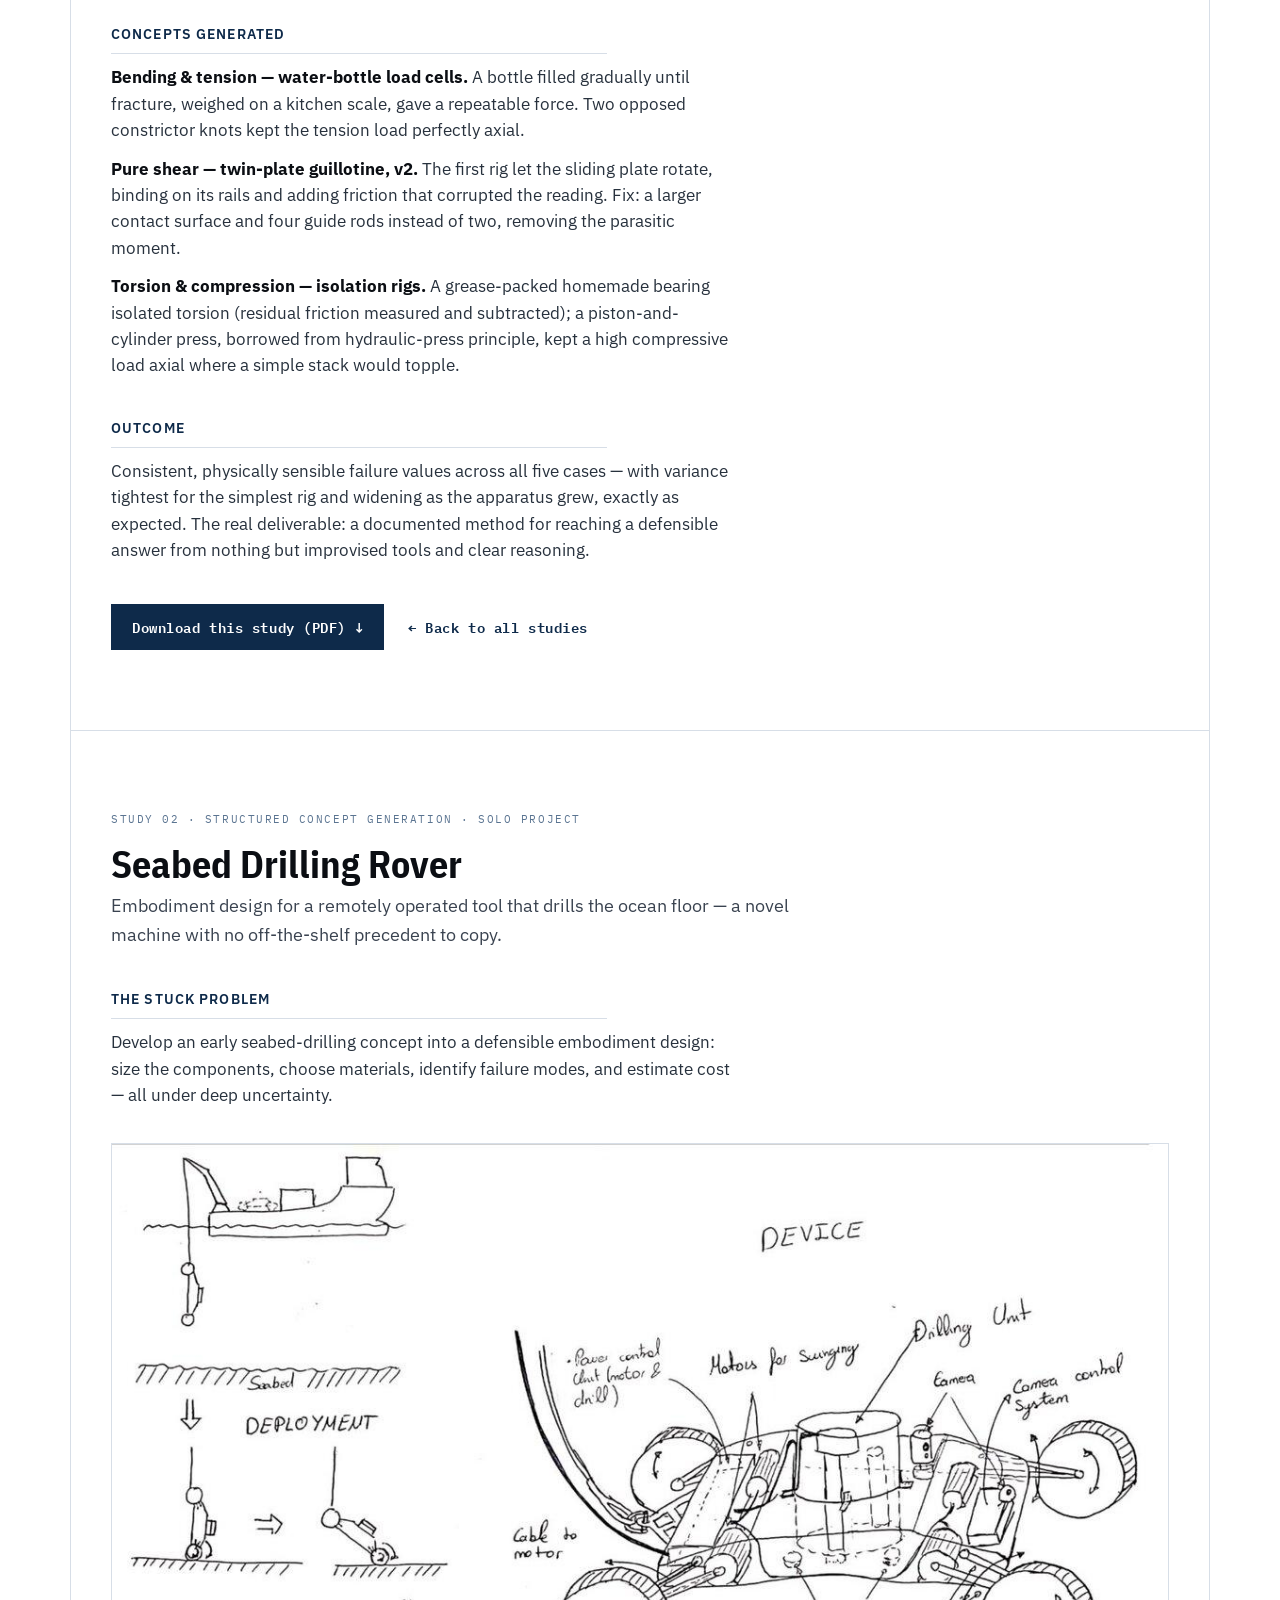
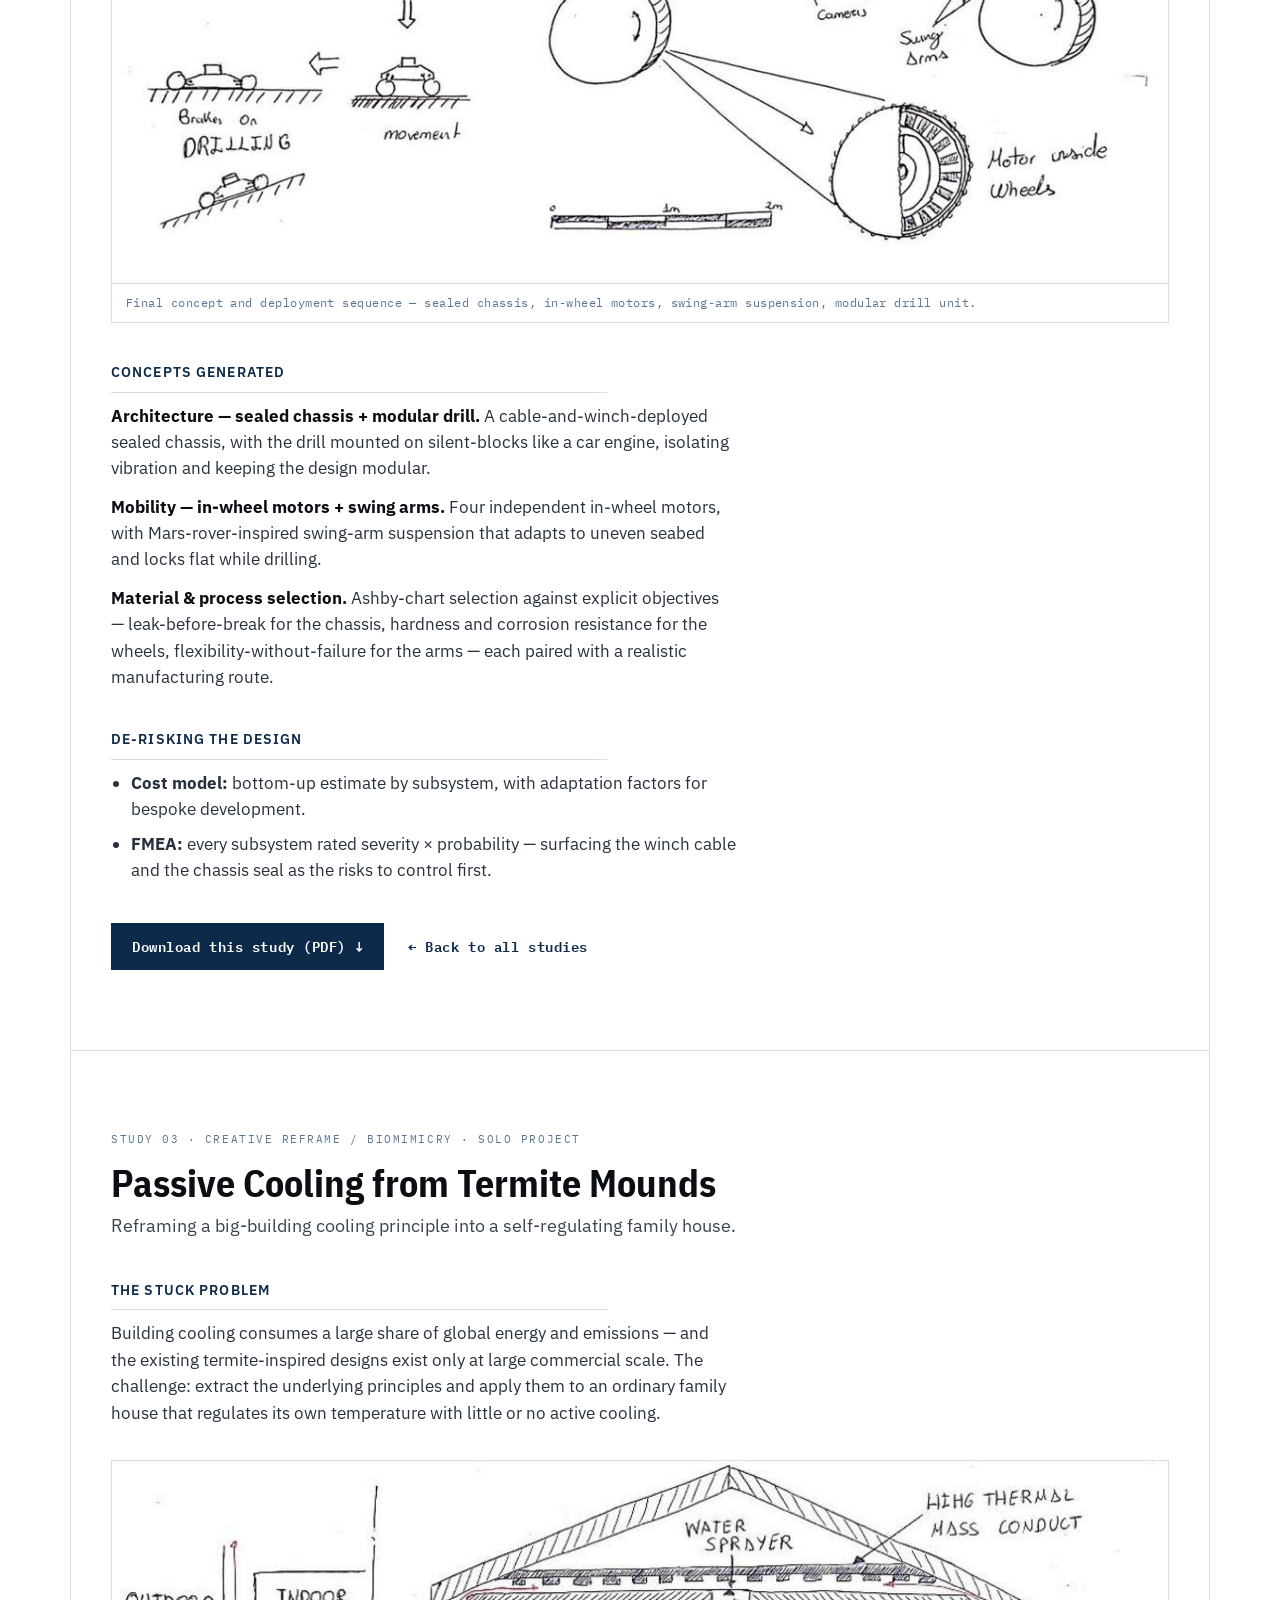
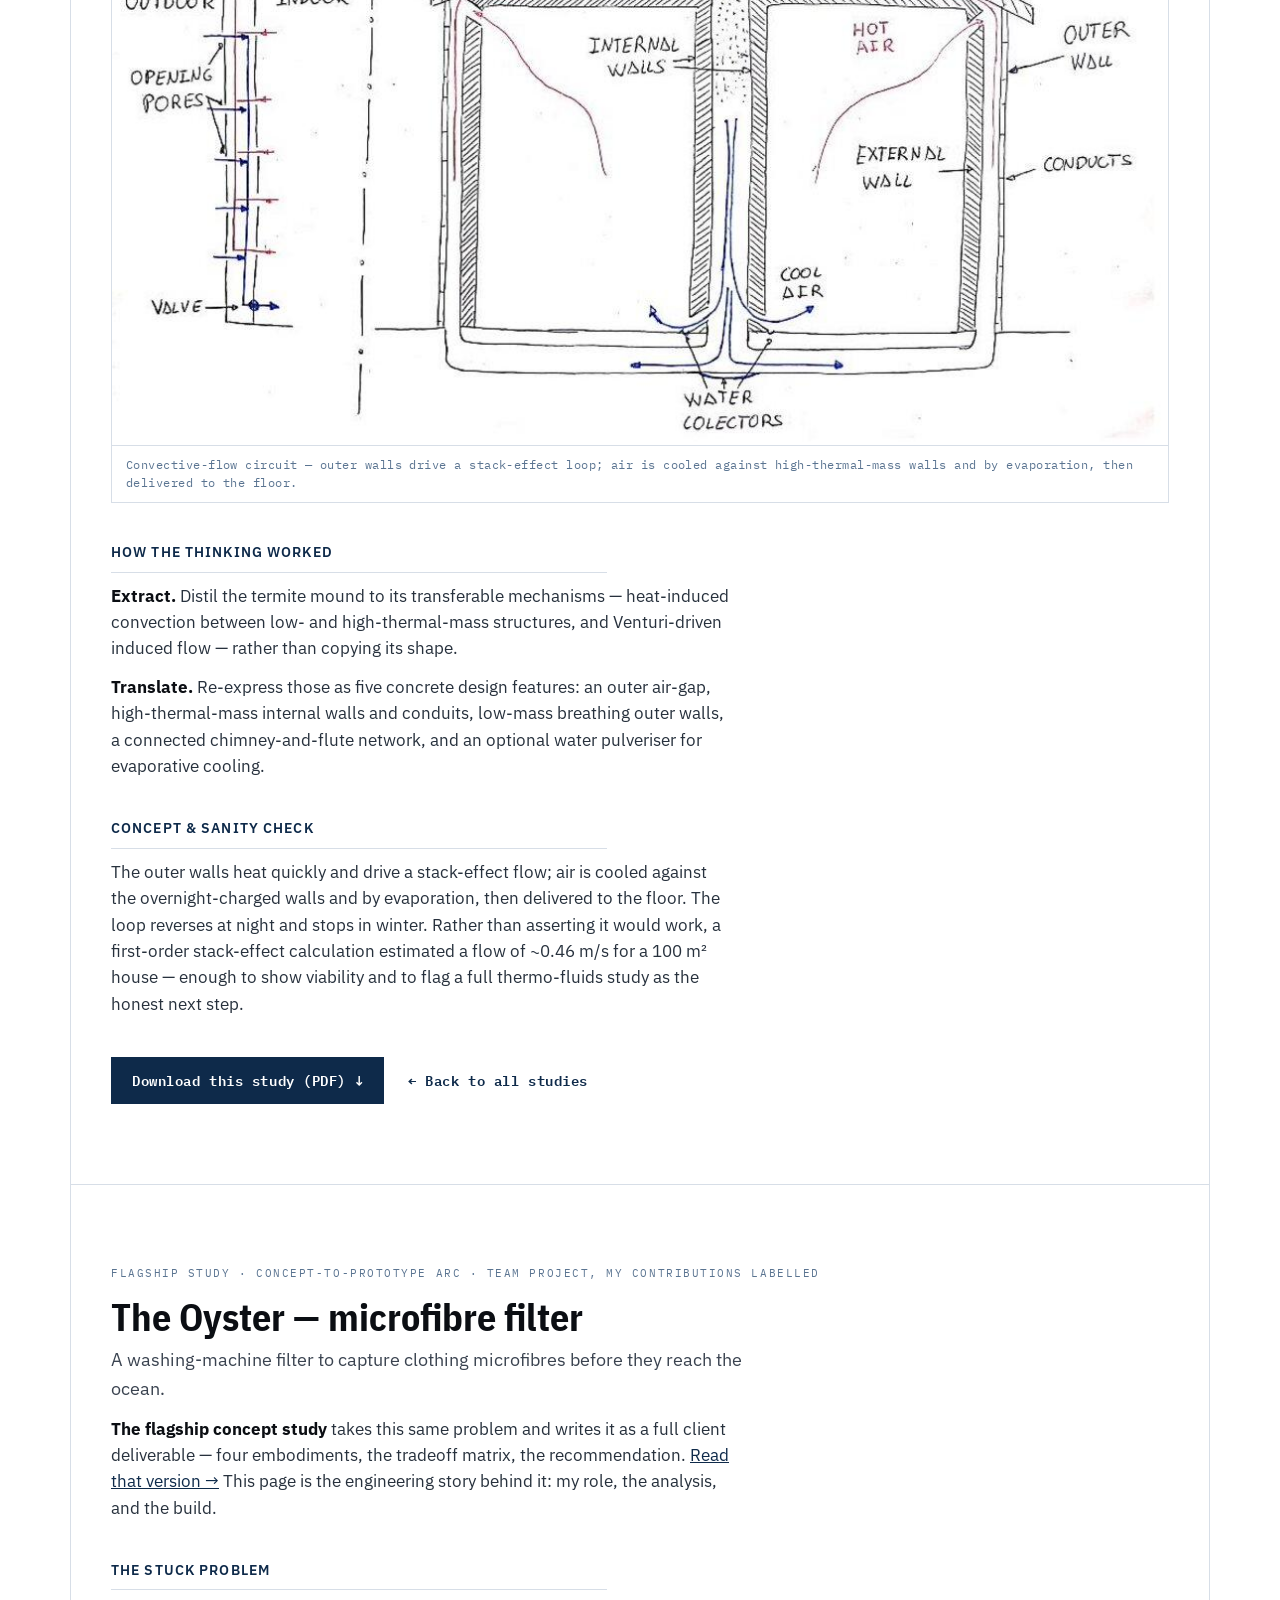
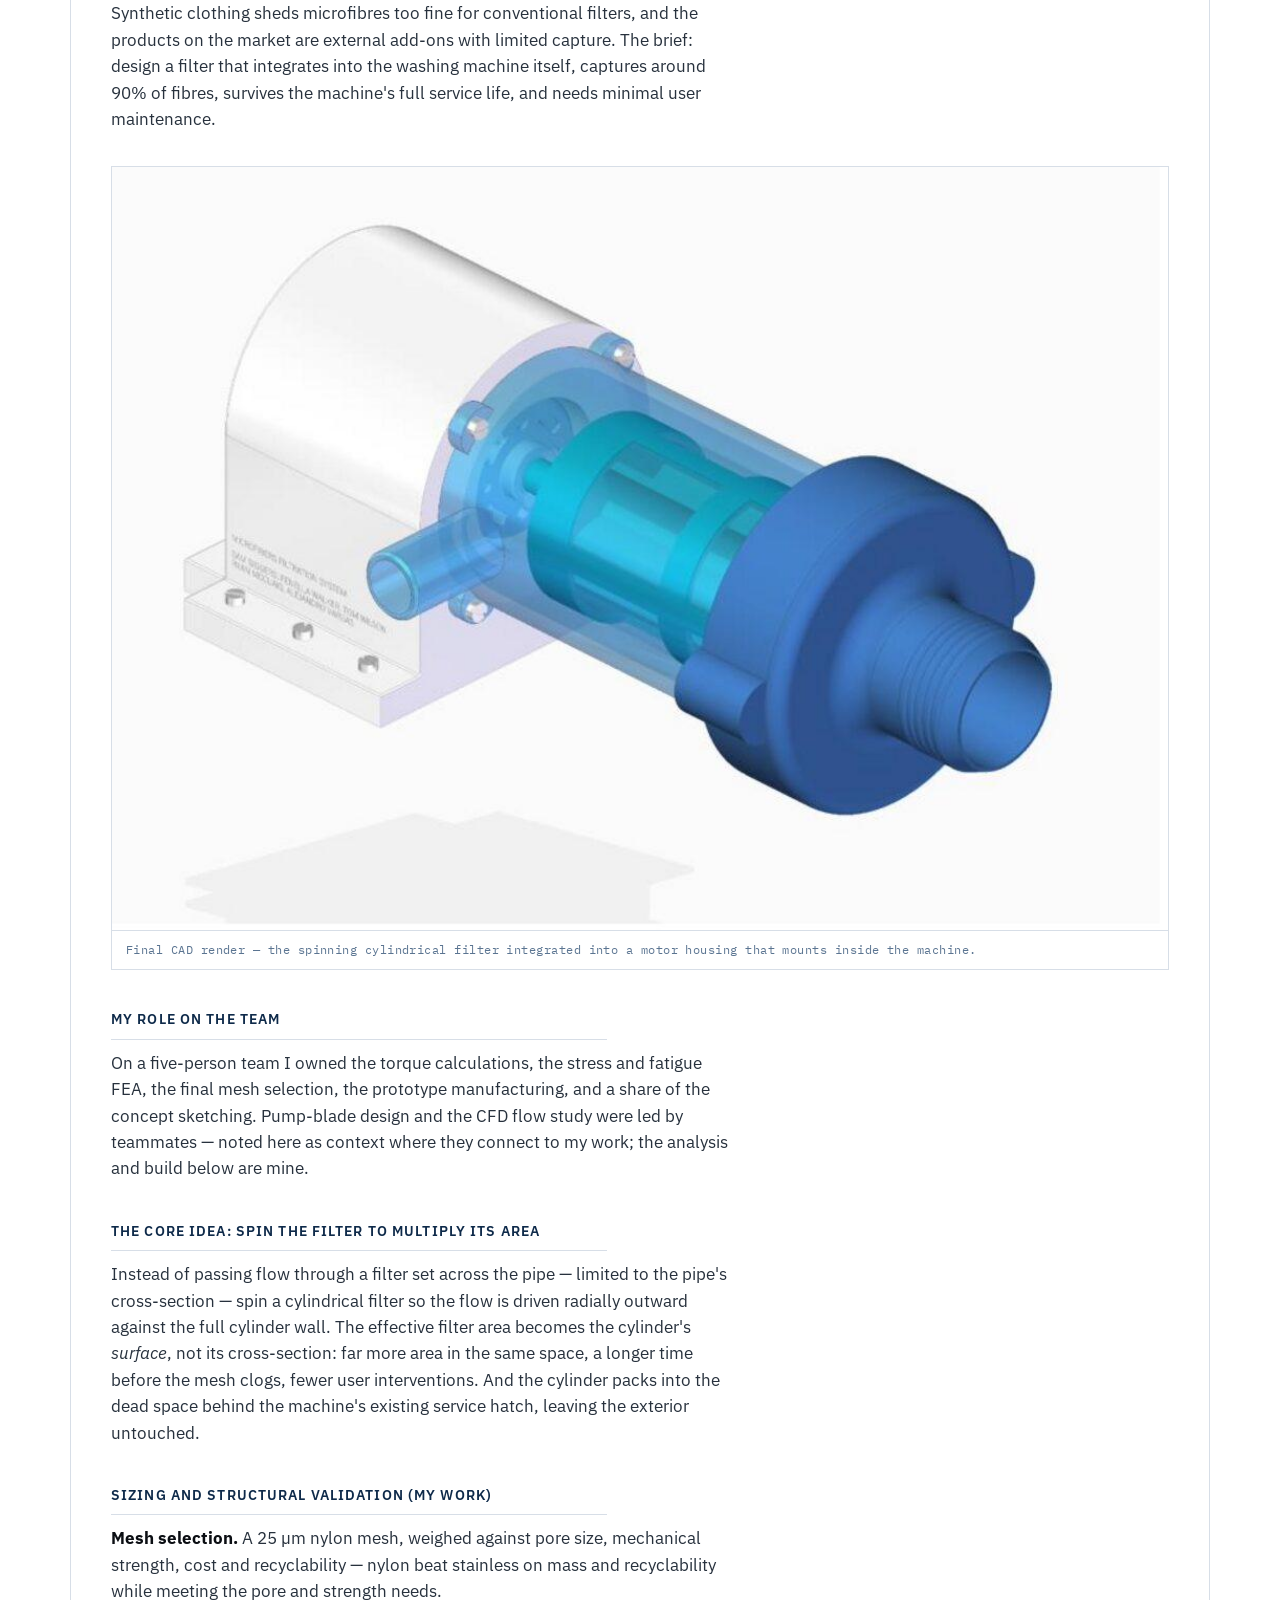
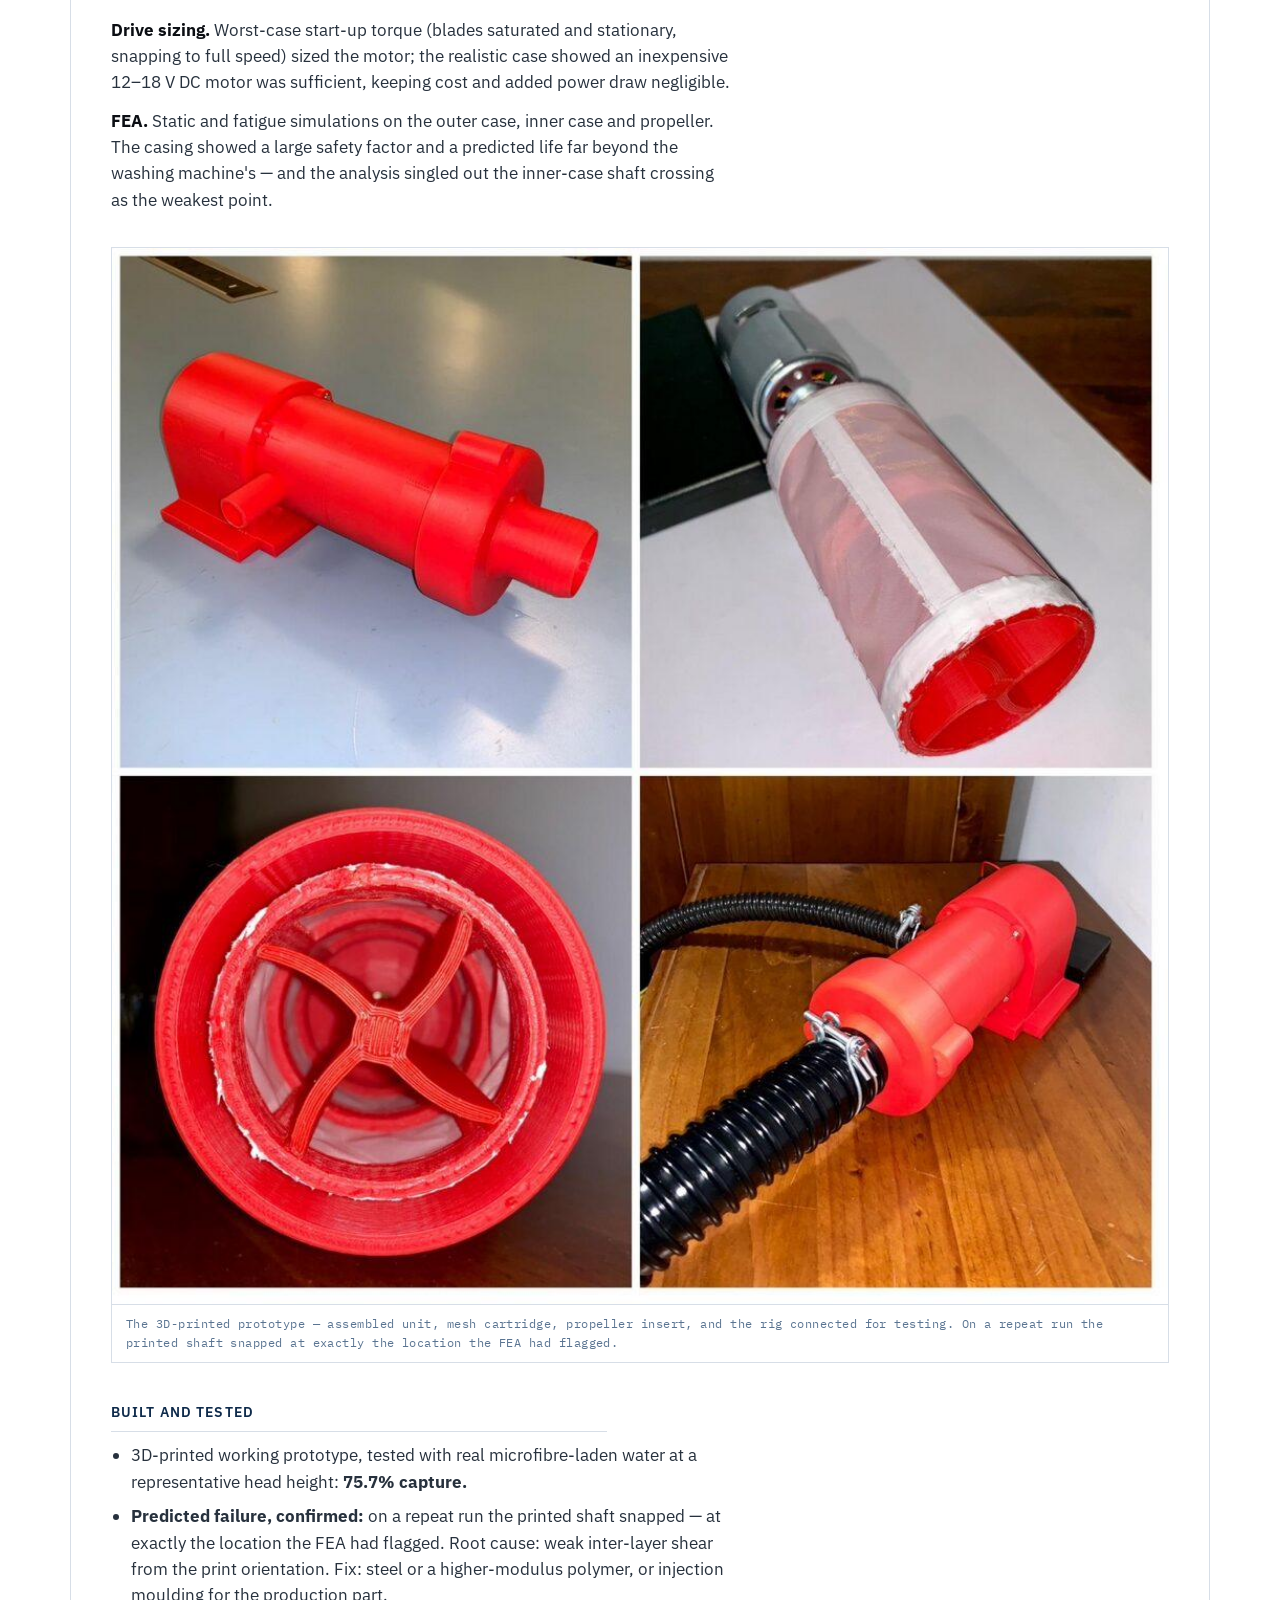
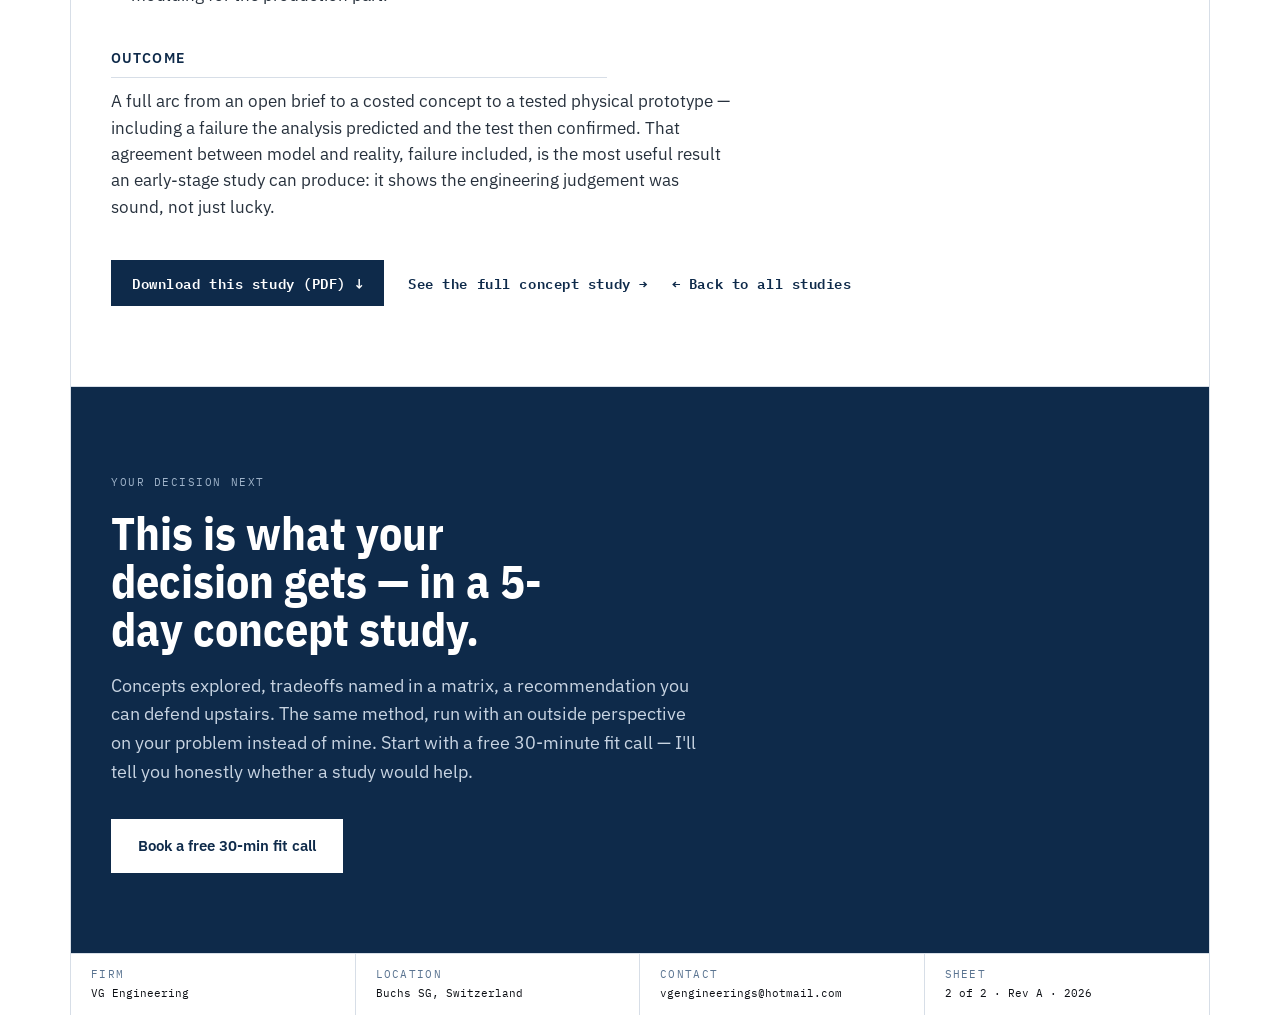
==== commit f778be97: "Add files via upload" ====
--- a/portfolio.html
+++ b/portfolio.html
@@ -152,18 +152,18 @@
   <header>
     <a class="wordmark" href="index.html"><span class="vg">VG</span> ENGINEERING</a>
     <nav aria-label="Main">
-      <a href="index.html#offer">The offer</a>
-      <a href="index.html#process">Process</a>
+      <a href="index.html#problem">The problem</a>
+      <a href="index.html#deliverable">What you get</a>
+      <a href="index.html#outside">Why outside</a>
       <a href="index.html#work">Work</a>
       <a href="index.html#about">About</a>
-      <a href="index.html#contact">Contact</a>
     </nav>
   </header>
 
   <div class="page-head">
-    <p class="label" style="margin-bottom:16px;">Sample concept studies</p>
-    <h1>Four problems, taken from stuck to decided.</h1>
-    <p>Different domains — test engineering, subsea machinery, building physics, consumer products — but the same method every time: strip the problem to physics, generate genuinely distinct options, judge them honestly, and put a recommendation on the table.</p>
+    <p class="label" style="margin-bottom:16px;">Engineering case studies</p>
+    <h1>Four problems, taken to a clear decision.</h1>
+    <p>Different domains — test engineering, subsea machinery, building physics, consumer products — but the same method every time: strip the problem to physics, generate genuinely different options, weigh them openly, and put a recommendation on the table. The same anatomy your 5-day concept study will have. <strong>Start with the flagship — <a href="#oyster">the Oyster microfibre filter</a></strong>, where the analysis predicted the exact failure point and the physical test then confirmed it.</p>
   </div>
 
   <!-- CHALK -->
@@ -178,7 +178,7 @@
     <div class="fig-pair">
       <figure>
         <img src="assets/chalk-compression-rig.jpg" alt="Improvised compression test rig: a metal cylinder held vertical by four guide wires on a wooden board" loading="lazy">
-        <figcaption>Compression rig — a box-spanner piston in a slotted cylinder, kept axial by four guide wires, improvised from household parts.</figcaption>
+        <figcaption>Compression rig — a piston in a slotted cylinder, kept axial by four guide wires, improvised from household parts.</figcaption>
       </figure>
       <figure>
         <img src="assets/chalk-torsion-fracture.jpg" alt="Chalk sample showing a helicoidal fracture surface next to the torsion rig" loading="lazy">
@@ -251,9 +251,10 @@
 
   <!-- OYSTER -->
   <section class="study" id="oyster">
-    <span class="label">Study 04 · Concept-to-prototype arc · Team project, my contributions labelled</span>
+    <span class="label">Flagship study · Concept-to-prototype arc · Team project, my contributions labelled</span>
     <h2>The Oyster — microfibre filter</h2>
     <p class="subtitle">A washing-machine filter to capture clothing microfibres before they reach the ocean.</p>
+    <p style="max-width:62ch;color:#27313D;font-size:16.5px;margin-top:12px;"><strong>The flagship concept study</strong> takes this same problem and writes it as a full client deliverable — four embodiments, the tradeoff matrix, the recommendation. <a href="sample-study-microfibre-capture.html">Read that version →</a> This page is the engineering story behind it: my role, the analysis, and the build.</p>
 
     <h3>The stuck problem</h3>
     <p>Synthetic clothing sheds microfibres too fine for conventional filters, and the products on the market are external add-ons with limited capture. The brief: design a filter that integrates into the washing machine itself, captures around 90% of fibres, survives the machine's full service life, and needs minimal user maintenance.</p>
@@ -274,16 +275,10 @@
     <p><strong>Drive sizing.</strong> Worst-case start-up torque (blades saturated and stationary, snapping to full speed) sized the motor; the realistic case showed an inexpensive 12–18&nbsp;V DC motor was sufficient, keeping cost and added power draw negligible.</p>
     <p><strong>FEA.</strong> Static and fatigue simulations on the outer case, inner case and propeller. The casing showed a large safety factor and a predicted life far beyond the washing machine's — and the analysis singled out the inner-case shaft crossing as the weakest point.</p>
 
-    <div class="fig-pair">
-      <figure>
-        <img src="assets/oyster-fea.jpg" alt="FEA displacement result on the Oyster inner case, colour map highlighting the shaft crossing region" loading="lazy">
-        <figcaption>FEA displacement on the inner case — the analysis flagged the shaft region as the failure point before any physical test.</figcaption>
-      </figure>
-      <figure>
-        <img src="assets/oyster-prototype.jpg" alt="Four photos of the 3D-printed Oyster prototype: assembled unit, mesh cartridge, propeller insert, and the test rig with hoses" loading="lazy">
-        <figcaption>The 3D-printed prototype — assembled unit, mesh cartridge, propeller insert, and the rig connected for testing.</figcaption>
-      </figure>
-    </div>
+    <figure>
+      <img src="assets/oyster-prototype.jpg" alt="Four photos of the 3D-printed Oyster prototype: assembled unit, mesh cartridge, propeller insert, and the test rig with hoses" loading="lazy">
+      <figcaption>The 3D-printed prototype — assembled unit, mesh cartridge, propeller insert, and the rig connected for testing. On a repeat run the printed shaft snapped at exactly the location the FEA had flagged.</figcaption>
+    </figure>
 
     <h3>Built and tested</h3>
     <ul>
@@ -294,15 +289,15 @@
     <h3>Outcome</h3>
     <p>A full arc from an open brief to a costed concept to a tested physical prototype — including a failure the analysis predicted and the test then confirmed. That agreement between model and reality, failure included, is the most useful result an early-stage study can produce: it shows the engineering judgement was sound, not just lucky.</p>
 
-    <div class="back-row"><a class="pdf-btn" href="pdf/oyster-microfibre-filter.pdf" download>Download this study (PDF) &darr;</a><a href="index.html#work">← Back to all studies</a></div>
+    <div class="back-row"><a class="pdf-btn" href="pdf/oyster-microfibre-filter.pdf" download>Download this study (PDF) &darr;</a><a href="sample-study-microfibre-capture.html">See the full concept study →</a><a href="index.html#work">← Back to all studies</a></div>
   </section>
 
   <!-- CLOSE -->
   <section class="close">
-    <span class="label">Your problem next</span>
-    <h2 style="margin-top:14px;">This is what your problem gets — in five working days.</h2>
-    <p>Concepts sketched, tradeoffs named, a recommendation you can defend. And if you want to go further afterwards — developed design, 3D-printed functional models, a full working prototype — that door stays open. Each study above is also downloadable as a one-page PDF, if you'd rather keep one to hand.</p>
-    <a class="btn" href="https://tally.so/r/VLNXJl">Request a quote</a>
+    <span class="label">Your decision next</span>
+    <h2 style="margin-top:14px;">This is what your decision gets — in a 5-day concept study.</h2>
+    <p>Concepts explored, tradeoffs named in a matrix, a recommendation you can defend upstairs. The same method, run with an outside perspective on your problem instead of mine. Start with a free 30-minute fit call — I'll tell you honestly whether a study would help.</p>
+    <a class="btn" href="https://calendly.com/vgengineering/30min">Book a free 30-min fit call</a>
   </section>
 
   <footer aria-label="Site information">
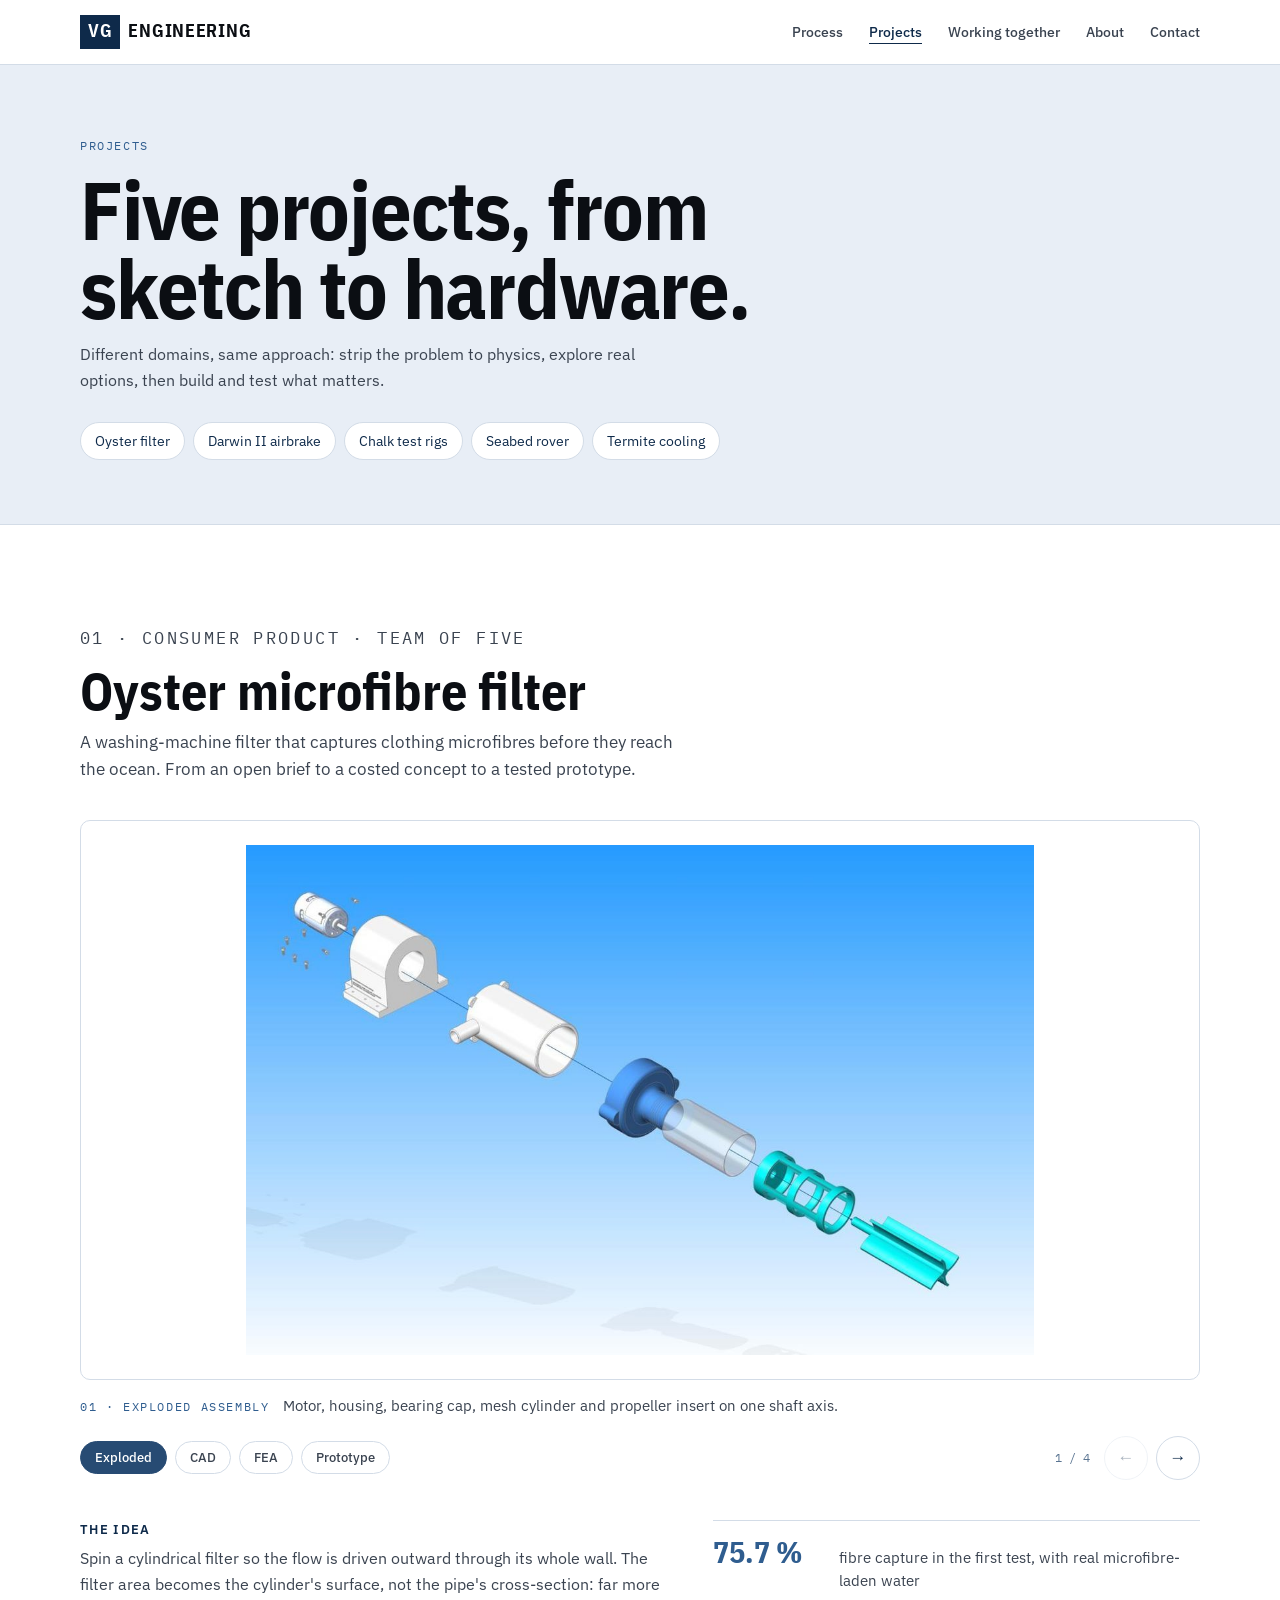
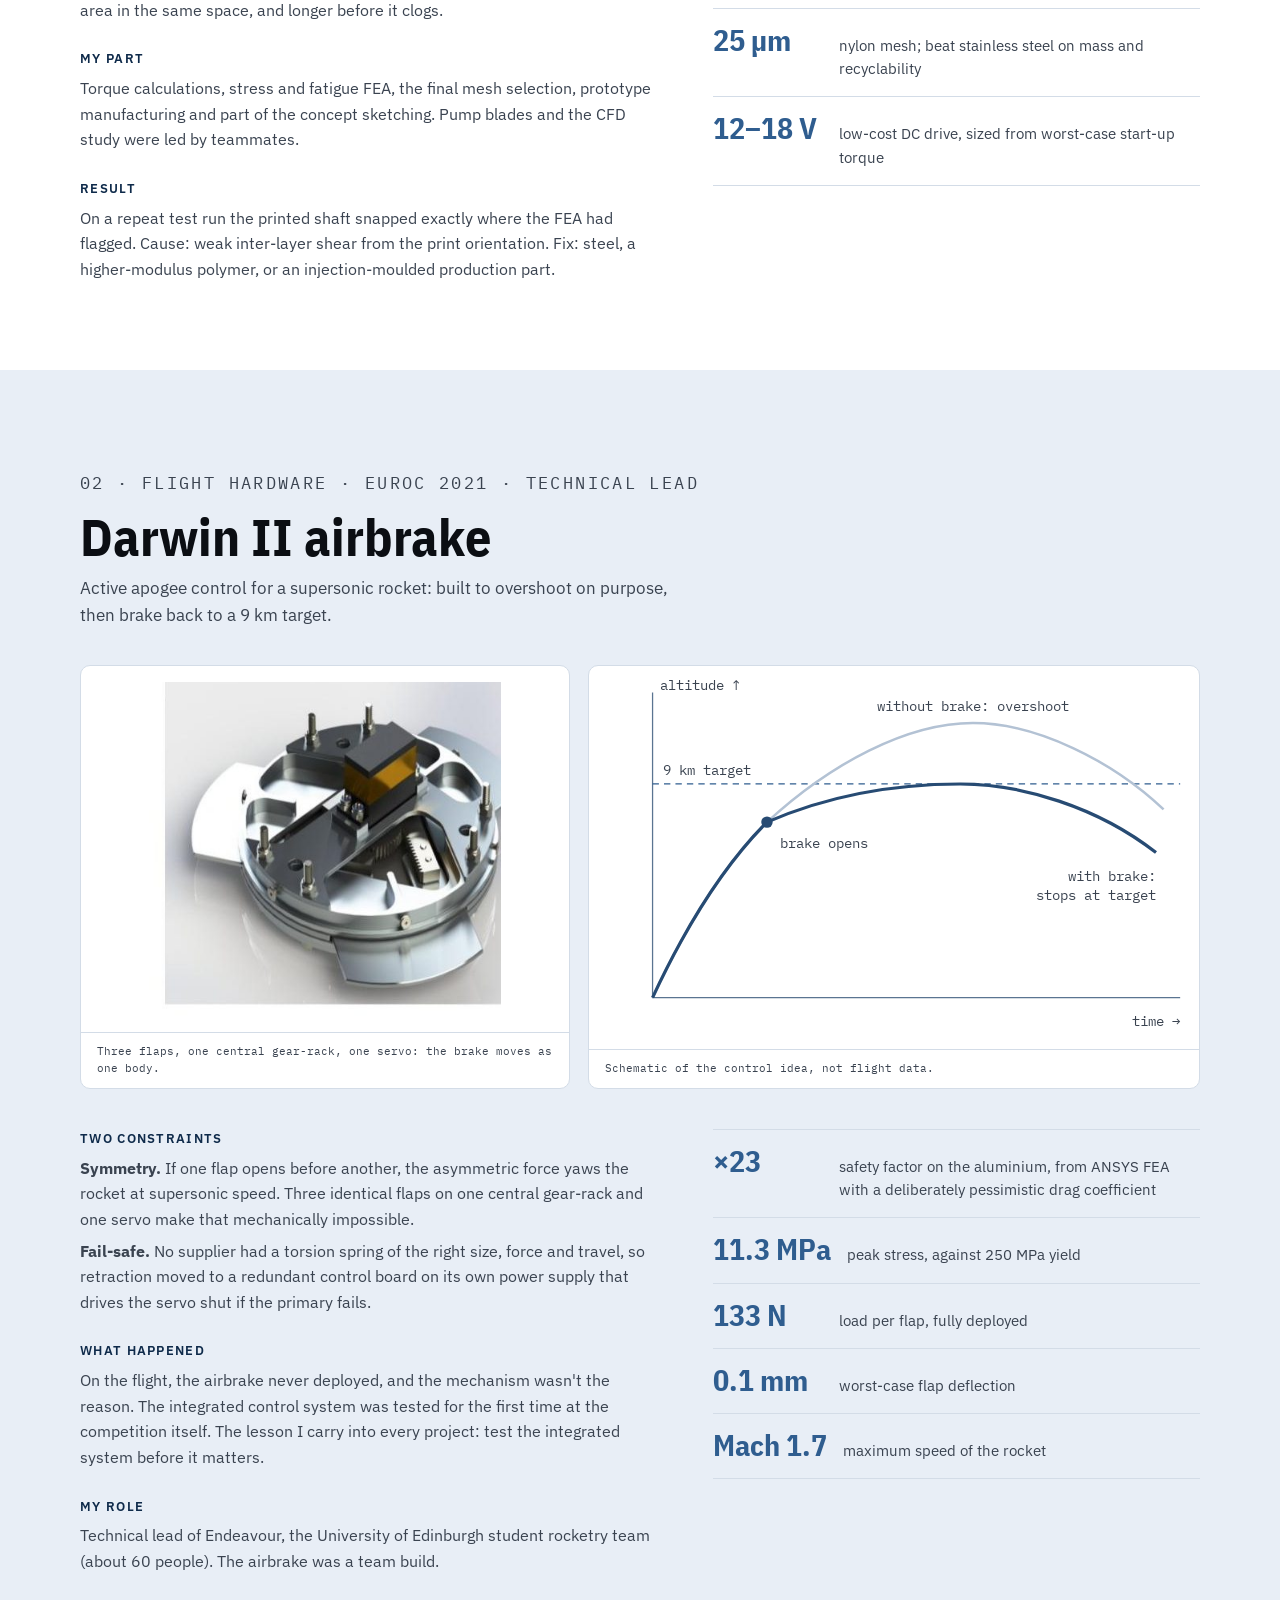
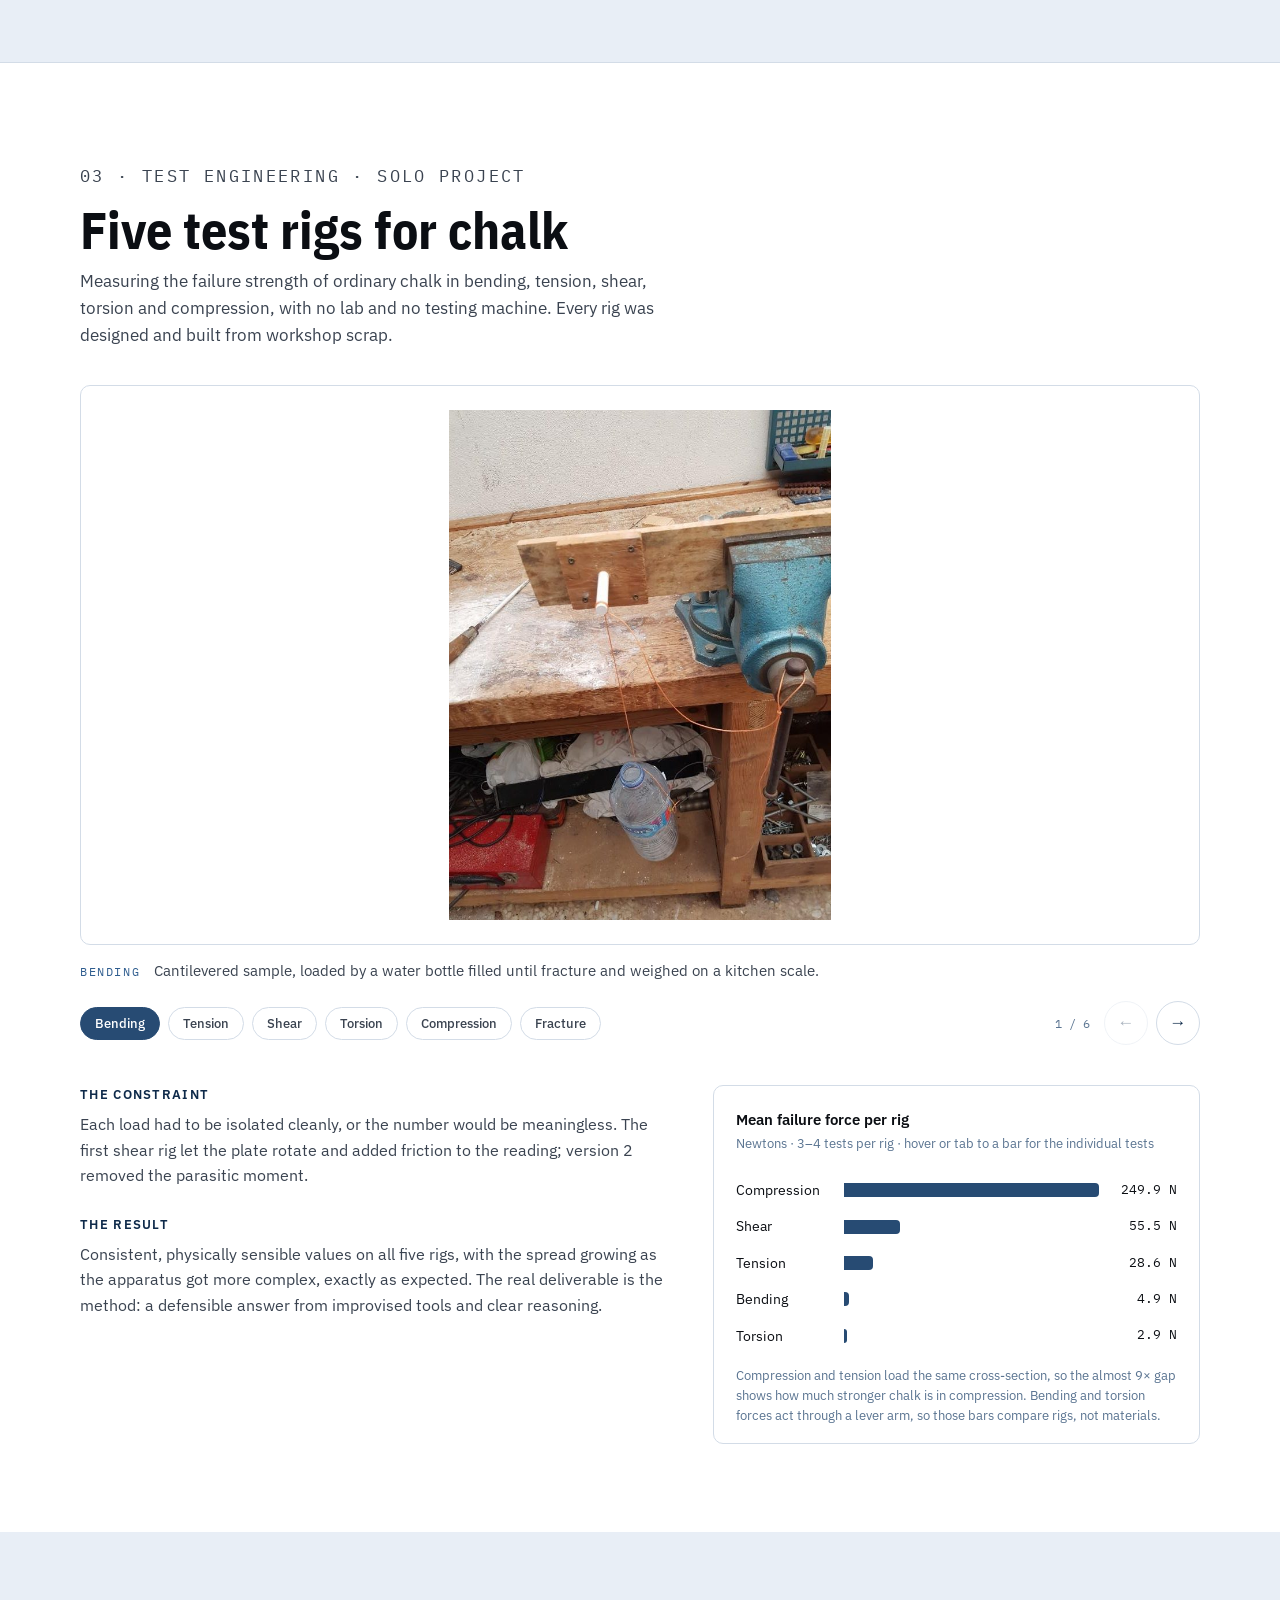
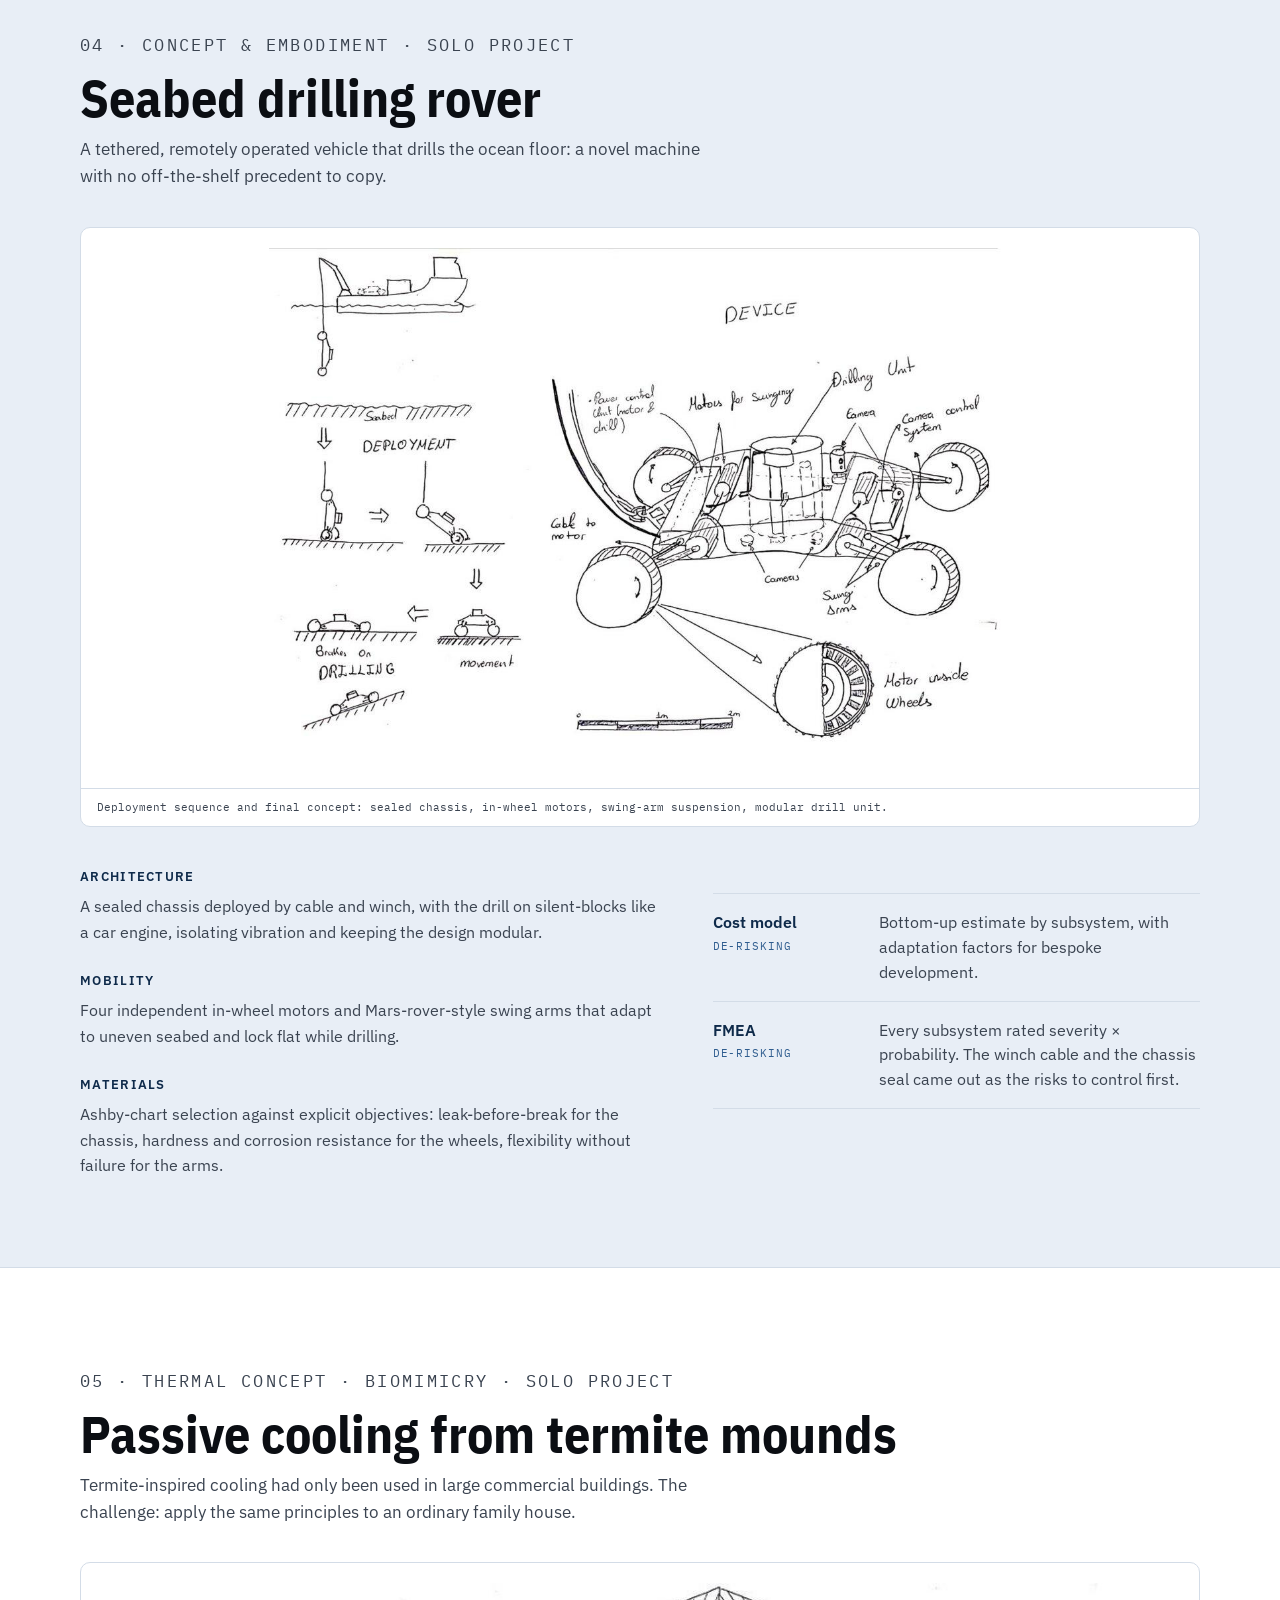
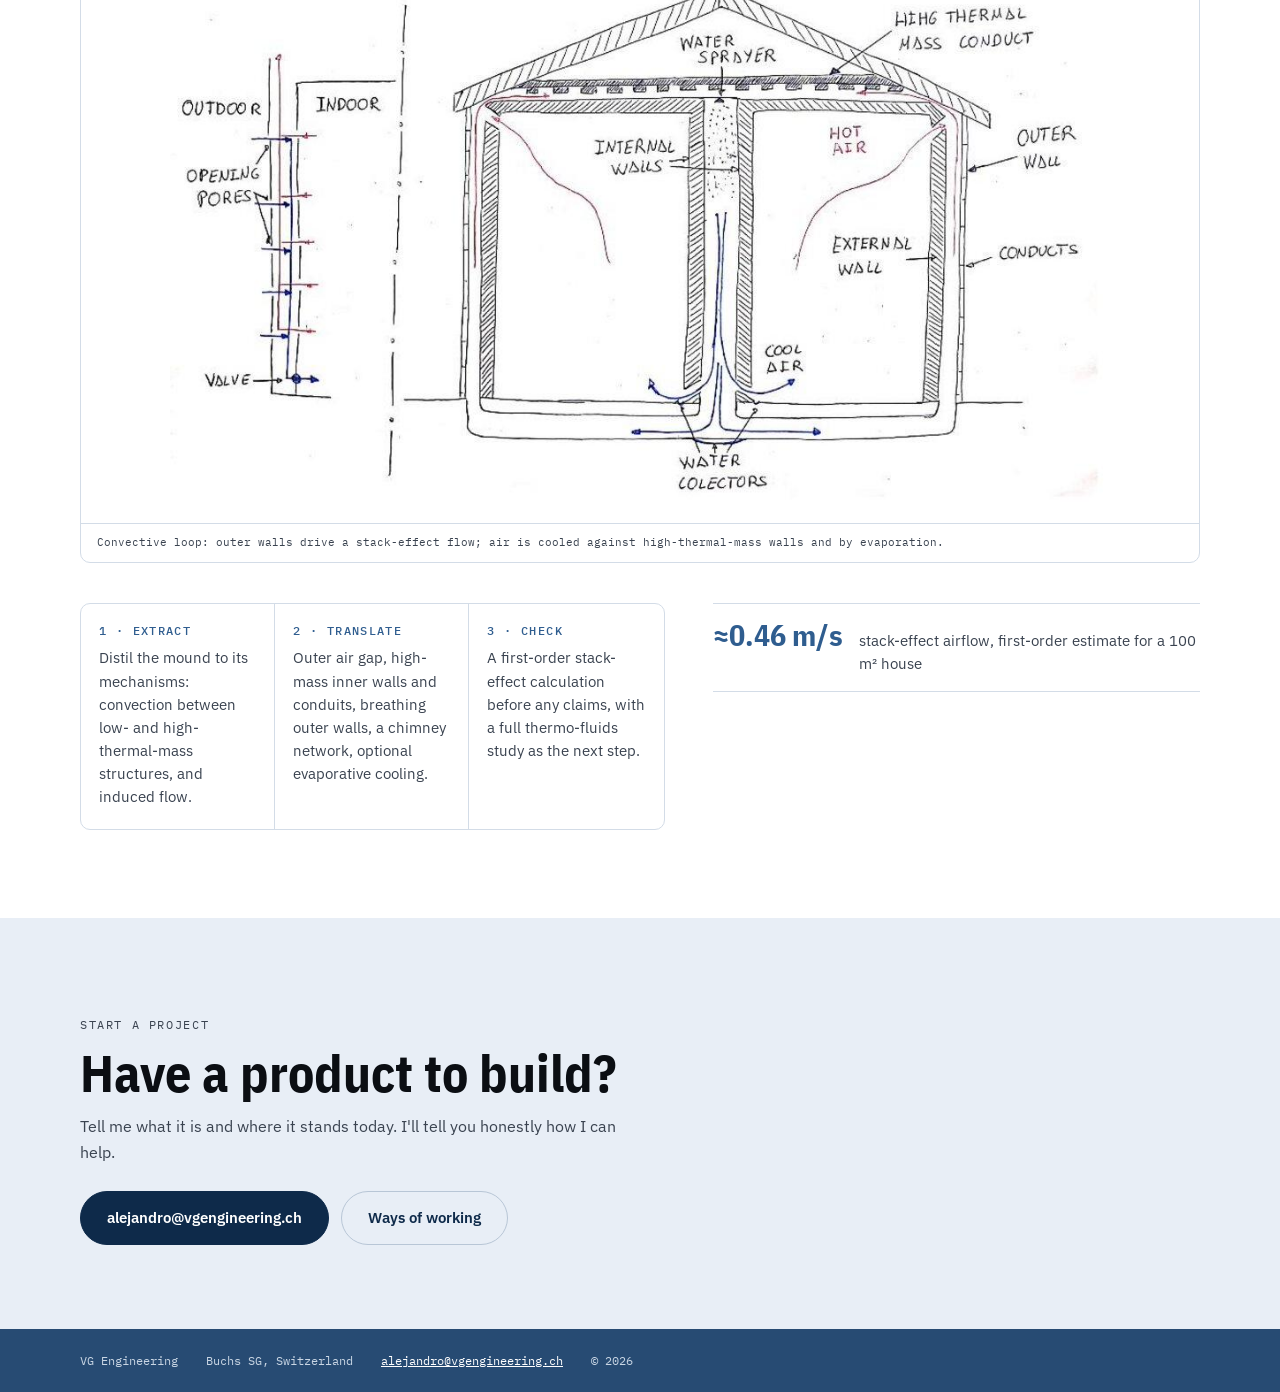
==== commit 95d1bf25: "Rebuild site around "From concept to manufacturing" Repositions VG Engineering from the 5-day concep" ====
--- a/portfolio.html
+++ b/portfolio.html
@@ -2,311 +2,258 @@
 <html lang="en">
 <head>
 <meta charset="UTF-8">
-<meta name="viewport" content="width=device-width, initial-scale=1.0">
-<title>Sample concept studies — VG Engineering</title>
-<meta name="description" content="Four concept studies by VG Engineering: chalk resistance, a seabed drilling rover, termite-inspired passive cooling, and the Oyster microfibre filter.">
+<meta name="viewport" content="width=device-width, initial-scale=1.0, viewport-fit=cover">
+<title>Projects — VG Engineering</title>
+<meta name="description" content="Five mechanical engineering projects by VG Engineering: the Oyster microfibre filter, the Darwin II rocket airbrake, five chalk test rigs, a seabed drilling rover and termite-inspired passive cooling.">
+<meta property="og:type" content="website">
+<meta property="og:title" content="Projects — VG Engineering">
+<meta property="og:description" content="Five projects, from sketch to hardware.">
+<meta property="og:url" content="https://vgengineering.ch/portfolio.html">
+<meta property="og:image" content="https://vgengineering.ch/assets/oyster-prototype.jpg">
+<link rel="icon" href="data:image/svg+xml,%3Csvg xmlns='http://www.w3.org/2000/svg' viewBox='0 0 32 32'%3E%3Crect width='32' height='32' rx='4' fill='%230E2A4A'/%3E%3Ctext x='16' y='21.5' text-anchor='middle' font-family='Arial,sans-serif' font-weight='700' font-size='14' fill='white'%3EVG%3C/text%3E%3C/svg%3E">
 <link rel="preconnect" href="https://fonts.googleapis.com">
 <link rel="preconnect" href="https://fonts.gstatic.com" crossorigin>
 <link href="https://fonts.googleapis.com/css2?family=IBM+Plex+Sans:wght@400;500;600&family=IBM+Plex+Sans+Condensed:wght@600;700&family=IBM+Plex+Mono:wght@400;500&display=swap" rel="stylesheet">
-<style>
-  :root{
-    --navy:#0E2A4A;
-    --navy-deep:#081B33;
-    --ink:#0B0E13;
-    --paper:#FFFFFF;
-    --paper-dim:#F5F7FA;
-    --hairline:#D7DEE7;
-    --steel:#5A7491;
-    --focus:#1B4F8A;
-  }
-  *{margin:0;padding:0;box-sizing:border-box;}
-  html{scroll-behavior:smooth;}
-  @media (prefers-reduced-motion: reduce){
-    html{scroll-behavior:auto;}
-    *,*::before,*::after{animation:none!important;transition:none!important;}
-  }
-  body{
-    font-family:'IBM Plex Sans',system-ui,sans-serif;
-    color:var(--ink);background:var(--paper);
-    line-height:1.6;font-size:17px;
-  }
-  ::selection{background:var(--navy);color:var(--paper);}
-  a{color:var(--navy);}
-  a:focus-visible{outline:2px solid var(--focus);outline-offset:3px;}
-  .sheet{
-    max-width:1140px;margin:0 auto;
-    border-left:1px solid var(--hairline);
-    border-right:1px solid var(--hairline);
-    min-height:100vh;
-  }
-  .label{
-    font-family:'IBM Plex Mono',monospace;
-    font-size:11px;letter-spacing:.14em;
-    text-transform:uppercase;color:var(--steel);
-  }
-  header{
-    display:flex;justify-content:space-between;align-items:center;
-    padding:18px 40px;border-bottom:1px solid var(--hairline);
-    position:sticky;top:0;background:rgba(255,255,255,.94);
-    backdrop-filter:blur(6px);z-index:10;
-  }
-  .wordmark{
-    font-family:'IBM Plex Sans Condensed',sans-serif;
-    font-weight:700;font-size:19px;letter-spacing:.02em;
-    color:var(--ink);text-decoration:none;
-    display:flex;align-items:baseline;gap:9px;
-  }
-  .wordmark .vg{background:var(--navy);color:var(--paper);padding:2px 8px 3px;}
-  nav{display:flex;gap:28px;}
-  nav a{text-decoration:none;color:var(--ink);font-size:14px;font-weight:500;}
-  nav a:hover{color:var(--navy);text-decoration:underline;text-underline-offset:5px;}
-  @media(max-width:760px){header{padding:14px 20px;} nav{display:none;}}
-
-  .page-head{
-    padding:70px 40px 56px;border-bottom:1px solid var(--hairline);
-  }
-  .page-head h1{
-    font-family:'IBM Plex Sans Condensed',sans-serif;
-    font-weight:700;font-size:clamp(36px,5vw,58px);line-height:1.04;
-    max-width:18ch;
-  }
-  .page-head p{margin-top:18px;max-width:60ch;font-size:18px;color:#27313D;}
-  @media(max-width:760px){.page-head{padding:54px 20px 44px;}}
-
-  /* study sections */
-  .study{padding:80px 40px;border-bottom:1px solid var(--hairline);scroll-margin-top:70px;}
-  @media(max-width:760px){.study{padding:60px 20px;}}
-  .study .label{display:block;margin-bottom:14px;}
-  .study h2{
-    font-family:'IBM Plex Sans Condensed',sans-serif;
-    font-weight:700;font-size:clamp(26px,3.4vw,38px);line-height:1.1;
-  }
-  .study .subtitle{margin-top:8px;font-size:18px;color:#3A4350;max-width:62ch;}
-  .study h3{
-    margin-top:38px;margin-bottom:10px;
-    font-size:14px;font-weight:600;letter-spacing:.08em;
-    text-transform:uppercase;color:var(--navy);
-    padding-bottom:8px;border-bottom:1px solid var(--hairline);
-    max-width:62ch;
-  }
-  .study p{max-width:62ch;color:#27313D;font-size:16.5px;}
-  .study p + p{margin-top:12px;}
-  .study p strong{color:var(--ink);}
-  .study ul{max-width:62ch;margin-left:20px;color:#27313D;font-size:16.5px;}
-  .study li{margin-top:8px;}
-
-  figure{margin:34px 0 6px;border:1px solid var(--hairline);}
-  figure img{display:block;width:100%;height:auto;}
-  figcaption{
-    font-family:'IBM Plex Mono',monospace;font-size:11.5px;
-    color:var(--steel);padding:10px 14px;
-    border-top:1px solid var(--hairline);letter-spacing:.04em;
-  }
-  .fig-pair{display:grid;grid-template-columns:1fr 1fr;gap:24px;}
-  @media(max-width:760px){.fig-pair{grid-template-columns:1fr;gap:0;}}
-
-  .back-row{margin-top:40px;display:flex;align-items:center;gap:24px;flex-wrap:wrap;}
-  .back-row a{
-    font-size:14px;font-weight:600;text-decoration:none;
-    font-family:'IBM Plex Mono',monospace;letter-spacing:.04em;
-  }
-  .back-row a:hover{text-decoration:underline;text-underline-offset:5px;}
-  .pdf-btn{
-    display:inline-block;background:var(--navy);color:var(--paper)!important;
-    padding:11px 20px;border:1px solid var(--navy);
-  }
-  .pdf-btn:hover{background:var(--navy-deep);text-decoration:none!important;}
-
-  /* close */
-  .close{background:var(--navy);color:var(--paper);padding:80px 40px;}
-  @media(max-width:760px){.close{padding:60px 20px;}}
-  .close h2{
-    font-family:'IBM Plex Sans Condensed',sans-serif;
-    font-weight:700;font-size:clamp(28px,4vw,46px);line-height:1.05;max-width:20ch;
-  }
-  .close p{margin-top:18px;max-width:54ch;color:#C8D4E2;font-size:18px;}
-  .close .label{color:#9FB3C9;}
-  .btn{
-    display:inline-block;text-decoration:none;font-weight:600;font-size:15px;
-    padding:14px 26px;border:1px solid var(--paper);margin-top:32px;
-    background:var(--paper);color:var(--navy);
-  }
-  .btn:hover{background:#E8EDF3;}
-  footer{
-    border-top:1px solid var(--hairline);
-    display:grid;grid-template-columns:repeat(4,1fr);
-    font-family:'IBM Plex Mono',monospace;font-size:11px;
-  }
-  footer div{padding:12px 20px;border-right:1px solid var(--hairline);}
-  footer div:last-child{border-right:none;}
-  footer .k{color:var(--steel);letter-spacing:.12em;text-transform:uppercase;display:block;margin-bottom:2px;}
-  @media(max-width:760px){
-    footer{grid-template-columns:1fr 1fr;}
-    footer div:nth-child(2){border-right:none;}
-  }
-</style>
+<link rel="stylesheet" href="assets/site.css">
 </head>
 <body>
-<div class="sheet">
-
-  <header>
+<a class="skip" href="#main">Skip to content</a>
+
+<header class="site-header">
+  <div class="wrap">
     <a class="wordmark" href="index.html"><span class="vg">VG</span> ENGINEERING</a>
-    <nav aria-label="Main">
-      <a href="index.html#problem">The problem</a>
-      <a href="index.html#deliverable">What you get</a>
-      <a href="index.html#outside">Why outside</a>
-      <a href="index.html#work">Work</a>
+    <button class="menu-btn" type="button" aria-expanded="false" aria-controls="site-nav">Menu</button>
+    <nav class="site-nav" id="site-nav" aria-label="Main">
+      <a href="index.html#process">Process</a>
+      <a href="portfolio.html" aria-current="page">Projects</a>
+      <a href="index.html#ways">Working together</a>
       <a href="index.html#about">About</a>
+      <a href="index.html#contact">Contact</a>
     </nav>
-  </header>
+  </div>
+</header>
+
+<main id="main">
 
   <div class="page-head">
-    <p class="label" style="margin-bottom:16px;">Engineering case studies</p>
-    <h1>Four problems, taken to a clear decision.</h1>
-    <p>Different domains — test engineering, subsea machinery, building physics, consumer products — but the same method every time: strip the problem to physics, generate genuinely different options, weigh them openly, and put a recommendation on the table. The same anatomy your 5-day concept study will have. <strong>Start with the flagship — <a href="#oyster">the Oyster microfibre filter</a></strong>, where the analysis predicted the exact failure point and the physical test then confirmed it.</p>
+    <div class="wrap">
+      <p class="label">Projects</p>
+      <h1>Five projects, from sketch to hardware.</h1>
+      <p class="intro">Different domains, same approach: strip the problem to physics, explore real options, then build and test what matters.</p>
+      <nav class="jump" aria-label="Projects on this page">
+        <a href="#oyster">Oyster filter</a><a href="#darwin">Darwin II airbrake</a><a href="#chalk">Chalk test rigs</a><a href="#rover">Seabed rover</a><a href="#termite">Termite cooling</a>
+      </nav>
+    </div>
   </div>
 
-  <!-- CHALK -->
-  <section class="study" id="chalk">
-    <span class="label">Study 01 · Constraint-driven problem-solving · Solo project</span>
-    <h2>Measuring the Unmeasured — chalk resistance</h2>
-    <p class="subtitle">Quantifying the mechanical limits of school chalk with no lab, no testing machine, and no reference data to compare against.</p>
-
-    <h3>The stuck problem</h3>
-    <p>Find the failure strength of ordinary chalk under five load types — bending, tension, shear, torsion and compression — using only household tools. Each load type had to be isolated cleanly, or the number would be meaningless.</p>
-
-    <div class="fig-pair">
-      <figure>
-        <img src="assets/chalk-compression-rig.jpg" alt="Improvised compression test rig: a metal cylinder held vertical by four guide wires on a wooden board" loading="lazy">
-        <figcaption>Compression rig — a piston in a slotted cylinder, kept axial by four guide wires, improvised from household parts.</figcaption>
-      </figure>
-      <figure>
-        <img src="assets/chalk-torsion-fracture.jpg" alt="Chalk sample showing a helicoidal fracture surface next to the torsion rig" loading="lazy">
-        <figcaption>Characteristic helicoidal fracture from the torsion rig — evidence the load was correctly isolated.</figcaption>
-      </figure>
-    </div>
-
-    <h3>Concepts generated</h3>
-    <p><strong>Bending &amp; tension — water-bottle load cells.</strong> A bottle filled gradually until fracture, weighed on a kitchen scale, gave a repeatable force. Two opposed constrictor knots kept the tension load perfectly axial.</p>
-    <p><strong>Pure shear — twin-plate guillotine, v2.</strong> The first rig let the sliding plate rotate, binding on its rails and adding friction that corrupted the reading. Fix: a larger contact surface and four guide rods instead of two, removing the parasitic moment.</p>
-    <p><strong>Torsion &amp; compression — isolation rigs.</strong> A grease-packed homemade bearing isolated torsion (residual friction measured and subtracted); a piston-and-cylinder press, borrowed from hydraulic-press principle, kept a high compressive load axial where a simple stack would topple.</p>
-
-    <h3>Outcome</h3>
-    <p>Consistent, physically sensible failure values across all five cases — with variance tightest for the simplest rig and widening as the apparatus grew, exactly as expected. The real deliverable: a documented method for reaching a defensible answer from nothing but improvised tools and clear reasoning.</p>
-
-    <div class="back-row"><a class="pdf-btn" href="pdf/chalk-resistance.pdf" download>Download this study (PDF) &darr;</a><a href="index.html#work">← Back to all studies</a></div>
-  </section>
-
-  <!-- ROVER -->
-  <section class="study" id="rover">
-    <span class="label">Study 02 · Structured concept generation · Solo project</span>
-    <h2>Seabed Drilling Rover</h2>
-    <p class="subtitle">Embodiment design for a remotely operated tool that drills the ocean floor — a novel machine with no off-the-shelf precedent to copy.</p>
-
-    <h3>The stuck problem</h3>
-    <p>Develop an early seabed-drilling concept into a defensible embodiment design: size the components, choose materials, identify failure modes, and estimate cost — all under deep uncertainty.</p>
-
-    <figure>
-      <img src="assets/rover-sketch.jpg" alt="Hand sketches of the seabed drilling rover: deployment sequence from a vessel and the device with labelled subsystems" loading="lazy">
-      <figcaption>Final concept and deployment sequence — sealed chassis, in-wheel motors, swing-arm suspension, modular drill unit.</figcaption>
-    </figure>
-
-    <h3>Concepts generated</h3>
-    <p><strong>Architecture — sealed chassis + modular drill.</strong> A cable-and-winch-deployed sealed chassis, with the drill mounted on silent-blocks like a car engine, isolating vibration and keeping the design modular.</p>
-    <p><strong>Mobility — in-wheel motors + swing arms.</strong> Four independent in-wheel motors, with Mars-rover-inspired swing-arm suspension that adapts to uneven seabed and locks flat while drilling.</p>
-    <p><strong>Material &amp; process selection.</strong> Ashby-chart selection against explicit objectives — leak-before-break for the chassis, hardness and corrosion resistance for the wheels, flexibility-without-failure for the arms — each paired with a realistic manufacturing route.</p>
-
-    <h3>De-risking the design</h3>
-    <ul>
-      <li><strong>Cost model:</strong> bottom-up estimate by subsystem, with adaptation factors for bespoke development.</li>
-      <li><strong>FMEA:</strong> every subsystem rated severity × probability — surfacing the winch cable and the chassis seal as the risks to control first.</li>
-    </ul>
-
-    <div class="back-row"><a class="pdf-btn" href="pdf/seabed-drilling-rover.pdf" download>Download this study (PDF) &darr;</a><a href="index.html#work">← Back to all studies</a></div>
-  </section>
-
-  <!-- TERMITE -->
-  <section class="study" id="termite">
-    <span class="label">Study 03 · Creative reframe / biomimicry · Solo project</span>
-    <h2>Passive Cooling from Termite Mounds</h2>
-    <p class="subtitle">Reframing a big-building cooling principle into a self-regulating family house.</p>
-
-    <h3>The stuck problem</h3>
-    <p>Building cooling consumes a large share of global energy and emissions — and the existing termite-inspired designs exist only at large commercial scale. The challenge: extract the underlying principles and apply them to an ordinary family house that regulates its own temperature with little or no active cooling.</p>
-
-    <figure>
-      <img src="assets/termite-house-sketch.jpg" alt="Hand sketch of a house cross-section showing the convective flow circuit: outer walls, internal high-thermal-mass walls, water sprayer and conduits" loading="lazy">
-      <figcaption>Convective-flow circuit — outer walls drive a stack-effect loop; air is cooled against high-thermal-mass walls and by evaporation, then delivered to the floor.</figcaption>
-    </figure>
-
-    <h3>How the thinking worked</h3>
-    <p><strong>Extract.</strong> Distil the termite mound to its transferable mechanisms — heat-induced convection between low- and high-thermal-mass structures, and Venturi-driven induced flow — rather than copying its shape.</p>
-    <p><strong>Translate.</strong> Re-express those as five concrete design features: an outer air-gap, high-thermal-mass internal walls and conduits, low-mass breathing outer walls, a connected chimney-and-flute network, and an optional water pulveriser for evaporative cooling.</p>
-
-    <h3>Concept &amp; sanity check</h3>
-    <p>The outer walls heat quickly and drive a stack-effect flow; air is cooled against the overnight-charged walls and by evaporation, then delivered to the floor. The loop reverses at night and stops in winter. Rather than asserting it would work, a first-order stack-effect calculation estimated a flow of ~0.46&nbsp;m/s for a 100&nbsp;m² house — enough to show viability and to flag a full thermo-fluids study as the honest next step.</p>
-
-    <div class="back-row"><a class="pdf-btn" href="pdf/termite-passive-cooling.pdf" download>Download this study (PDF) &darr;</a><a href="index.html#work">← Back to all studies</a></div>
-  </section>
-
-  <!-- OYSTER -->
-  <section class="study" id="oyster">
-    <span class="label">Flagship study · Concept-to-prototype arc · Team project, my contributions labelled</span>
-    <h2>The Oyster — microfibre filter</h2>
-    <p class="subtitle">A washing-machine filter to capture clothing microfibres before they reach the ocean.</p>
-    <p style="max-width:62ch;color:#27313D;font-size:16.5px;margin-top:12px;"><strong>The flagship concept study</strong> takes this same problem and writes it as a full client deliverable — four embodiments, the tradeoff matrix, the recommendation. <a href="sample-study-microfibre-capture.html">Read that version →</a> This page is the engineering story behind it: my role, the analysis, and the build.</p>
-
-    <h3>The stuck problem</h3>
-    <p>Synthetic clothing sheds microfibres too fine for conventional filters, and the products on the market are external add-ons with limited capture. The brief: design a filter that integrates into the washing machine itself, captures around 90% of fibres, survives the machine's full service life, and needs minimal user maintenance.</p>
-
-    <figure>
-      <img src="assets/oyster-cad.jpg" alt="Final CAD render of the Oyster: a cylindrical filter cartridge in a transparent housing mounted on a motor unit" loading="lazy">
-      <figcaption>Final CAD render — the spinning cylindrical filter integrated into a motor housing that mounts inside the machine.</figcaption>
-    </figure>
-
-    <h3>My role on the team</h3>
-    <p>On a five-person team I owned the torque calculations, the stress and fatigue FEA, the final mesh selection, the prototype manufacturing, and a share of the concept sketching. Pump-blade design and the CFD flow study were led by teammates — noted here as context where they connect to my work; the analysis and build below are mine.</p>
-
-    <h3>The core idea: spin the filter to multiply its area</h3>
-    <p>Instead of passing flow through a filter set across the pipe — limited to the pipe's cross-section — spin a cylindrical filter so the flow is driven radially outward against the full cylinder wall. The effective filter area becomes the cylinder's <em>surface</em>, not its cross-section: far more area in the same space, a longer time before the mesh clogs, fewer user interventions. And the cylinder packs into the dead space behind the machine's existing service hatch, leaving the exterior untouched.</p>
-
-    <h3>Sizing and structural validation (my work)</h3>
-    <p><strong>Mesh selection.</strong> A 25&nbsp;µm nylon mesh, weighed against pore size, mechanical strength, cost and recyclability — nylon beat stainless on mass and recyclability while meeting the pore and strength needs.</p>
-    <p><strong>Drive sizing.</strong> Worst-case start-up torque (blades saturated and stationary, snapping to full speed) sized the motor; the realistic case showed an inexpensive 12–18&nbsp;V DC motor was sufficient, keeping cost and added power draw negligible.</p>
-    <p><strong>FEA.</strong> Static and fatigue simulations on the outer case, inner case and propeller. The casing showed a large safety factor and a predicted life far beyond the washing machine's — and the analysis singled out the inner-case shaft crossing as the weakest point.</p>
-
-    <figure>
-      <img src="assets/oyster-prototype.jpg" alt="Four photos of the 3D-printed Oyster prototype: assembled unit, mesh cartridge, propeller insert, and the test rig with hoses" loading="lazy">
-      <figcaption>The 3D-printed prototype — assembled unit, mesh cartridge, propeller insert, and the rig connected for testing. On a repeat run the printed shaft snapped at exactly the location the FEA had flagged.</figcaption>
-    </figure>
-
-    <h3>Built and tested</h3>
-    <ul>
-      <li>3D-printed working prototype, tested with real microfibre-laden water at a representative head height: <strong>75.7% capture.</strong></li>
-      <li><strong>Predicted failure, confirmed:</strong> on a repeat run the printed shaft snapped — at exactly the location the FEA had flagged. Root cause: weak inter-layer shear from the print orientation. Fix: steel or a higher-modulus polymer, or injection moulding for the production part.</li>
-    </ul>
-
-    <h3>Outcome</h3>
-    <p>A full arc from an open brief to a costed concept to a tested physical prototype — including a failure the analysis predicted and the test then confirmed. That agreement between model and reality, failure included, is the most useful result an early-stage study can produce: it shows the engineering judgement was sound, not just lucky.</p>
-
-    <div class="back-row"><a class="pdf-btn" href="pdf/oyster-microfibre-filter.pdf" download>Download this study (PDF) &darr;</a><a href="sample-study-microfibre-capture.html">See the full concept study →</a><a href="index.html#work">← Back to all studies</a></div>
-  </section>
-
-  <!-- CLOSE -->
-  <section class="close">
-    <span class="label">Your decision next</span>
-    <h2 style="margin-top:14px;">This is what your decision gets — in a 5-day concept study.</h2>
-    <p>Concepts explored, tradeoffs named in a matrix, a recommendation you can defend upstairs. The same method, run with an outside perspective on your problem instead of mine. Start with a free 30-minute fit call — I'll tell you honestly whether a study would help.</p>
-    <a class="btn" href="https://calendly.com/vgengineering/30min">Book a free 30-min fit call</a>
-  </section>
-
-  <footer aria-label="Site information">
-    <div><span class="k">Firm</span>VG Engineering</div>
-    <div><span class="k">Location</span>Buchs SG, Switzerland</div>
-    <div><span class="k">Contact</span>vgengineerings@hotmail.com</div>
-    <div><span class="k">Sheet</span>2 of 2 · Rev A · 2026</div>
-  </footer>
-
-</div>
+  <!-- 01 OYSTER -->
+  <section class="project" id="oyster">
+    <div class="wrap">
+      <div class="p-head">
+        <p class="label">01 · Consumer product · Team of five</p>
+        <h2>Oyster microfibre filter</h2>
+        <p>A washing-machine filter that captures clothing microfibres before they reach the ocean. From an open brief to a costed concept to a tested prototype.</p>
+      </div>
+
+      <div class="gallery" data-gallery>
+        <div class="g-track" tabindex="0" aria-label="Oyster project images, use arrow keys to browse">
+          <figure class="g-slide"><img src="assets/oyster-exploded.jpg" alt="Exploded CAD assembly of the Oyster filter"><figcaption><span class="label">01 · Exploded assembly</span>Motor, housing, bearing cap, mesh cylinder and propeller insert on one shaft axis.</figcaption></figure>
+          <figure class="g-slide"><img src="assets/oyster-cad.jpg" alt="Final CAD render of the Oyster filter in its housing" loading="lazy"><figcaption><span class="label">02 · Final CAD</span>Packs into the dead space behind the machine's service hatch.</figcaption></figure>
+          <figure class="g-slide"><img src="assets/oyster-fea.jpg" alt="Fatigue FEA result of the filter cage with a colour scale" loading="lazy"><figcaption><span class="label">03 · Fatigue FEA</span>The analysis flagged the shaft crossing as the low-life region.</figcaption></figure>
+          <figure class="g-slide"><img src="assets/oyster-prototype.jpg" alt="Four photos of the 3D-printed Oyster prototype and its test rig" loading="lazy"><figcaption><span class="label">04 · Prototype &amp; test</span>Assembled unit, mesh cartridge, propeller insert, and the test rig.</figcaption></figure>
+        </div>
+        <div class="g-controls">
+          <div class="g-steps"><button type="button" data-step>Exploded</button><button type="button" data-step>CAD</button><button type="button" data-step>FEA</button><button type="button" data-step>Prototype</button></div>
+          <div class="g-nav"><span data-count>1 / 4</span><button type="button" data-prev aria-label="Previous image">←</button><button type="button" data-next aria-label="Next image">→</button></div>
+        </div>
+      </div>
+
+      <div class="p-body">
+        <div class="p-text">
+          <h3>The idea</h3>
+          <p>Spin a cylindrical filter so the flow is driven outward through its whole wall. The filter area becomes the cylinder's surface, not the pipe's cross-section: far more area in the same space, and longer before it clogs.</p>
+          <h3>My part</h3>
+          <p>Torque calculations, stress and fatigue FEA, the final mesh selection, prototype manufacturing and part of the concept sketching. Pump blades and the CFD study were led by teammates.</p>
+          <h3>Result</h3>
+          <p>On a repeat test run the printed shaft snapped exactly where the FEA had flagged. Cause: weak inter-layer shear from the print orientation. Fix: steel, a higher-modulus polymer, or an injection-moulded production part.</p>
+        </div>
+        <div class="facts">
+          <div class="fact"><b>75.7 %</b><span>fibre capture in the first test, with real microfibre-laden water</span></div>
+          <div class="fact"><b>25 µm</b><span>nylon mesh; beat stainless steel on mass and recyclability</span></div>
+          <div class="fact"><b>12–18 V</b><span>low-cost DC drive, sized from worst-case start-up torque</span></div>
+        </div>
+      </div>
+    </div>
+  </section>
+
+  <!-- 02 DARWIN II -->
+  <section class="project tint" id="darwin">
+    <div class="wrap">
+      <div class="p-head">
+        <p class="label">02 · Flight hardware · EuRoC 2021 · Technical lead</p>
+        <h2>Darwin II airbrake</h2>
+        <p>Active apogee control for a supersonic rocket: built to overshoot on purpose, then brake back to a 9 km target.</p>
+      </div>
+
+      <div class="figs">
+        <figure><img src="assets/darwin-airbrake-cad.jpg" alt="CAD render of the three-flap airbrake with central gear-rack and servo" loading="lazy"><figcaption>Three flaps, one central gear-rack, one servo: the brake moves as one body.</figcaption></figure>
+        <figure>
+          <svg class="traj" data-draw viewBox="0 0 480 300" role="img" aria-label="Schematic: without the airbrake the rocket overshoots the 9 km target; with the airbrake opening during the coast phase it stops at the target">
+            <path class="ax" d="M50 20 V260 H465"/>
+            <text x="56" y="18">altitude ↑</text>
+            <text x="465" y="282" text-anchor="end">time →</text>
+            <line class="tgt" x1="50" y1="92" x2="465" y2="92"/>
+            <text x="58" y="85">9 km target</text>
+            <path class="a" pathLength="1" d="M50 260 Q92 170 140 122 C190 76 250 44 302 44 C352 44 412 74 452 112"/>
+            <path class="b" pathLength="1" d="M50 260 Q92 170 140 122 C186 102 236 92 292 92 C340 92 400 110 446 146"/>
+            <circle class="dot" cx="140" cy="122" r="4.5"/>
+            <text x="150" y="142">brake opens</text>
+            <text x="302" y="35" text-anchor="middle">without brake: overshoot</text>
+            <text x="446" y="168" text-anchor="end">with brake:</text>
+            <text x="446" y="183" text-anchor="end">stops at target</text>
+          </svg>
+          <figcaption>Schematic of the control idea, not flight data.</figcaption>
+        </figure>
+      </div>
+
+      <div class="p-body">
+        <div class="p-text">
+          <h3>Two constraints</h3>
+          <p><strong>Symmetry.</strong> If one flap opens before another, the asymmetric force yaws the rocket at supersonic speed. Three identical flaps on one central gear-rack and one servo make that mechanically impossible.</p>
+          <p><strong>Fail-safe.</strong> No supplier had a torsion spring of the right size, force and travel, so retraction moved to a redundant control board on its own power supply that drives the servo shut if the primary fails.</p>
+          <h3>What happened</h3>
+          <p>On the flight, the airbrake never deployed, and the mechanism wasn't the reason. The integrated control system was tested for the first time at the competition itself. The lesson I carry into every project: test the integrated system before it matters.</p>
+          <h3>My role</h3>
+          <p>Technical lead of Endeavour, the University of Edinburgh student rocketry team (about 60 people). The airbrake was a team build.</p>
+        </div>
+        <div class="facts">
+          <div class="fact"><b>×23</b><span>safety factor on the aluminium, from ANSYS FEA with a deliberately pessimistic drag coefficient</span></div>
+          <div class="fact"><b>11.3 MPa</b><span>peak stress, against 250 MPa yield</span></div>
+          <div class="fact"><b>133 N</b><span>load per flap, fully deployed</span></div>
+          <div class="fact"><b>0.1 mm</b><span>worst-case flap deflection</span></div>
+          <div class="fact"><b>Mach 1.7</b><span>maximum speed of the rocket</span></div>
+        </div>
+      </div>
+    </div>
+  </section>
+
+  <!-- 03 CHALK -->
+  <section class="project" id="chalk">
+    <div class="wrap">
+      <div class="p-head">
+        <p class="label">03 · Test engineering · Solo project</p>
+        <h2>Five test rigs for chalk</h2>
+        <p>Measuring the failure strength of ordinary chalk in bending, tension, shear, torsion and compression, with no lab and no testing machine. Every rig was designed and built from workshop scrap.</p>
+      </div>
+
+      <div class="gallery" data-gallery>
+        <div class="g-track" tabindex="0" aria-label="Chalk test rig images, use arrow keys to browse">
+          <figure class="g-slide"><img src="assets/chalk-bending-rig.jpg" alt="Chalk sample clamped as a cantilever with a water bottle hanging as the load" loading="lazy"><figcaption><span class="label">Bending</span>Cantilevered sample, loaded by a water bottle filled until fracture and weighed on a kitchen scale.</figcaption></figure>
+          <figure class="g-slide"><img src="assets/chalk-tension-rig.jpg" alt="Chalk sample hanging from a hook with wire knots, a water bottle hanging below" loading="lazy"><figcaption><span class="label">Tension</span>Two opposed constrictor knots keep the load axial.</figcaption></figure>
+          <figure class="g-slide"><img src="assets/chalk-shear-rig.jpg" alt="Twin-plate guillotine shear rig clamped to a workbench" loading="lazy"><figcaption><span class="label">Shear</span>Twin-plate guillotine, version 2: four guide rods stop the plate rotating and binding.</figcaption></figure>
+          <figure class="g-slide"><img src="assets/chalk-torsion-rig.jpg" alt="Wooden torsion rig holding a chalk sample with a lever clamp" loading="lazy"><figcaption><span class="label">Torsion</span>A grease-packed homemade bearing isolates torsion; residual friction is measured and subtracted.</figcaption></figure>
+          <figure class="g-slide"><img src="assets/chalk-compression-rig.jpg" alt="Compression rig: a cylinder held vertical by four guide wires on a wooden board" loading="lazy"><figcaption><span class="label">Compression</span>A piston in a slotted cylinder, kept axial by four guide wires.</figcaption></figure>
+          <figure class="g-slide"><img src="assets/chalk-torsion-fracture.jpg" alt="Chalk sample with a helicoidal fracture surface next to the torsion rig" loading="lazy"><figcaption><span class="label">Evidence</span>Helicoidal fracture from the torsion rig: proof the load was isolated.</figcaption></figure>
+        </div>
+        <div class="g-controls">
+          <div class="g-steps"><button type="button" data-step>Bending</button><button type="button" data-step>Tension</button><button type="button" data-step>Shear</button><button type="button" data-step>Torsion</button><button type="button" data-step>Compression</button><button type="button" data-step>Fracture</button></div>
+          <div class="g-nav"><span data-count>1 / 6</span><button type="button" data-prev aria-label="Previous image">←</button><button type="button" data-next aria-label="Next image">→</button></div>
+        </div>
+      </div>
+
+      <div class="p-body">
+        <div class="p-text">
+          <h3>The constraint</h3>
+          <p>Each load had to be isolated cleanly, or the number would be meaningless. The first shear rig let the plate rotate and added friction to the reading; version 2 removed the parasitic moment.</p>
+          <h3>The result</h3>
+          <p>Consistent, physically sensible values on all five rigs, with the spread growing as the apparatus got more complex, exactly as expected. The real deliverable is the method: a defensible answer from improvised tools and clear reasoning.</p>
+        </div>
+        <div class="chart" data-draw>
+          <h3>Mean failure force per rig</h3>
+          <p class="sub">Newtons · 3–4 tests per rig · hover or tab to a bar for the individual tests</p>
+          <ul class="bars">
+            <li tabindex="0"><span class="k">Compression</span><span class="track"><i class="fill" style="--v:100%"></i></span><span class="v">249.9 N</span><span class="tip">Tests: 254.8 · 235.2 · 259.7 N</span></li>
+            <li tabindex="0"><span class="k">Shear</span><span class="track"><i class="fill" style="--v:22.2%"></i></span><span class="v">55.5 N</span><span class="tip">Tests: 56.8 · 54.9 · 54.9 N</span></li>
+            <li tabindex="0"><span class="k">Tension</span><span class="track"><i class="fill" style="--v:11.4%"></i></span><span class="v">28.6 N</span><span class="tip">Tests: 29.4 · 30.0 · 27.1 · 27.6 N</span></li>
+            <li tabindex="0"><span class="k">Bending</span><span class="track"><i class="fill" style="--v:2%"></i></span><span class="v">4.9 N</span><span class="tip">4 tests, 4.7 to 5.3 N</span></li>
+            <li tabindex="0"><span class="k">Torsion</span><span class="track"><i class="fill" style="--v:1.2%"></i></span><span class="v">2.9 N</span><span class="tip">Tests: 2.8 · 2.5 · 3.4 N</span></li>
+          </ul>
+          <p class="note">Compression and tension load the same cross-section, so the almost 9× gap shows how much stronger chalk is in compression. Bending and torsion forces act through a lever arm, so those bars compare rigs, not materials.</p>
+        </div>
+      </div>
+    </div>
+  </section>
+
+  <!-- 04 ROVER -->
+  <section class="project tint" id="rover">
+    <div class="wrap">
+      <div class="p-head">
+        <p class="label">04 · Concept &amp; embodiment · Solo project</p>
+        <h2>Seabed drilling rover</h2>
+        <p>A tethered, remotely operated vehicle that drills the ocean floor: a novel machine with no off-the-shelf precedent to copy.</p>
+      </div>
+
+      <figure class="single"><img src="assets/rover-sketch.jpg" alt="Hand sketches of the seabed drilling rover: deployment sequence from a vessel and the vehicle with labelled subsystems" loading="lazy"><figcaption>Deployment sequence and final concept: sealed chassis, in-wheel motors, swing-arm suspension, modular drill unit.</figcaption></figure>
+
+      <div class="p-body">
+        <div class="p-text">
+          <h3>Architecture</h3>
+          <p>A sealed chassis deployed by cable and winch, with the drill on silent-blocks like a car engine, isolating vibration and keeping the design modular.</p>
+          <h3>Mobility</h3>
+          <p>Four independent in-wheel motors and Mars-rover-style swing arms that adapt to uneven seabed and lock flat while drilling.</p>
+          <h3>Materials</h3>
+          <p>Ashby-chart selection against explicit objectives: leak-before-break for the chassis, hardness and corrosion resistance for the wheels, flexibility without failure for the arms.</p>
+        </div>
+        <dl class="options">
+          <div><dt>Cost model<small>De-risking</small></dt><dd>Bottom-up estimate by subsystem, with adaptation factors for bespoke development.</dd></div>
+          <div><dt>FMEA<small>De-risking</small></dt><dd>Every subsystem rated severity × probability. The winch cable and the chassis seal came out as the risks to control first.</dd></div>
+        </dl>
+      </div>
+    </div>
+  </section>
+
+  <!-- 05 TERMITE -->
+  <section class="project" id="termite">
+    <div class="wrap">
+      <div class="p-head">
+        <p class="label">05 · Thermal concept · Biomimicry · Solo project</p>
+        <h2>Passive cooling from termite mounds</h2>
+        <p>Termite-inspired cooling had only been used in large commercial buildings. The challenge: apply the same principles to an ordinary family house.</p>
+      </div>
+
+      <figure class="single"><img src="assets/termite-house-sketch.jpg" alt="Hand sketch of a house cross-section showing the convective flow circuit" loading="lazy"><figcaption>Convective loop: outer walls drive a stack-effect flow; air is cooled against high-thermal-mass walls and by evaporation.</figcaption></figure>
+
+      <div class="p-body">
+        <div class="steps3">
+          <div><b>1 · Extract</b><span>Distil the mound to its mechanisms: convection between low- and high-thermal-mass structures, and induced flow.</span></div>
+          <div><b>2 · Translate</b><span>Outer air gap, high-mass inner walls and conduits, breathing outer walls, a chimney network, optional evaporative cooling.</span></div>
+          <div><b>3 · Check</b><span>A first-order stack-effect calculation before any claims, with a full thermo-fluids study as the next step.</span></div>
+        </div>
+        <div class="facts">
+          <div class="fact"><b>≈0.46 m/s</b><span>stack-effect airflow, first-order estimate for a 100 m² house</span></div>
+        </div>
+      </div>
+    </div>
+  </section>
+
+  <section class="cta-band tint" id="contact">
+    <div class="wrap">
+      <p class="label">Start a project</p>
+      <h2 style="margin-top:12px;">Have a product to build?</h2>
+      <p>Tell me what it is and where it stands today. I'll tell you honestly how I can help.</p>
+      <div class="cta-row">
+        <a class="btn btn-primary" href="mailto:alejandro@vgengineering.ch">alejandro@vgengineering.ch</a>
+        <a class="btn btn-ghost" href="index.html#ways">Ways of working</a>
+      </div>
+    </div>
+  </section>
+
+</main>
+
+<footer class="site-footer">
+  <div class="wrap"><span>VG Engineering</span><span>Buchs SG, Switzerland</span><a href="mailto:alejandro@vgengineering.ch">alejandro@vgengineering.ch</a><span>© 2026</span></div>
+</footer>
+
+<script src="assets/site.js"></script>
 </body>
 </html>
--- a/assets/site.css
+++ b/assets/site.css
@@ -0,0 +1,367 @@
+/* VG Engineering — shared styles (direction B3: light product studio).
+   Layout: full-bleed bands; light hero and process, one navy band for the work.
+   Large condensed headings, image tiles that overlap the band edge. */
+:root{
+  --navy:#0E2A4A;        /* buttons, headings accents */
+  --navy-deep:#081B33;
+  --band:#274B73;        /* the navy band: work, footer, selected stage */
+  --hero:#E8EEF6;        /* pale blue hero / tinted sections */
+  --ice:#EEF2F7;         /* stage cards, chips */
+  --paper:#FFFFFF;
+  --ink:#0B0E13;
+  --body:#3A4350;
+  --steel:#5A7491;
+  --accent-ink:#2F5D8F;  /* accent text on light */
+  --sky:#A8CCF2;         /* accent on the navy band */
+  --dim:#C9D6E4;         /* body text on the navy band */
+  --line:#D3DCE7;
+  --line-dark:rgba(255,255,255,.22);
+  --muted-num:#B3C2D4;
+  --f-display:'IBM Plex Sans Condensed','Arial Narrow',sans-serif;
+  --f-body:'IBM Plex Sans',system-ui,-apple-system,'Segoe UI',sans-serif;
+  --f-mono:'IBM Plex Mono',ui-monospace,Menlo,monospace;
+  color-scheme:light;
+}
+*{margin:0;padding:0;box-sizing:border-box;}
+[hidden]{display:none!important;}
+html{scroll-behavior:smooth;}
+body{font-family:var(--f-body);color:var(--ink);background:var(--paper);line-height:1.6;font-size:16px;}
+img{max-width:100%;display:block;}
+a{color:inherit;}
+:focus-visible{outline:2px solid var(--accent-ink);outline-offset:3px;}
+h1,h2,h3{text-wrap:balance;}
+.wrap{max-width:1200px;margin:0 auto;padding-inline:40px;}
+.label{font-family:var(--f-mono);font-size:11.5px;letter-spacing:.14em;text-transform:uppercase;color:var(--accent-ink);}
+.skip{position:absolute;left:-999px;top:8px;background:var(--navy);color:var(--paper);padding:8px 12px;z-index:100;}
+.skip:focus{left:8px;}
+
+/* ---------- header ---------- */
+.site-header{position:sticky;top:env(safe-area-inset-top,0px);z-index:20;background:rgba(255,255,255,.94);backdrop-filter:blur(6px);border-bottom:1px solid var(--line);}
+.site-header .wrap{display:flex;justify-content:space-between;align-items:center;padding-block:15px;gap:20px;}
+.wordmark{font-family:var(--f-display);font-weight:700;font-size:18px;letter-spacing:.04em;text-decoration:none;display:flex;align-items:baseline;gap:8px;color:var(--ink);}
+.wordmark .vg{background:var(--navy);color:var(--paper);padding:2px 8px 3px;}
+.site-nav{display:flex;gap:26px;}
+.site-nav a{text-decoration:none;font-size:14px;font-weight:500;color:var(--body);}
+.site-nav a:hover,.site-nav a[aria-current="page"]{color:var(--navy);text-decoration:underline;text-underline-offset:6px;}
+.menu-btn{display:none;font:600 13px var(--f-body);background:var(--paper);color:var(--navy);border:1px solid var(--line);border-radius:999px;padding:7px 14px;cursor:pointer;}
+
+/* ---------- buttons ---------- */
+.btn{display:inline-block;text-decoration:none;font-weight:600;font-size:15px;padding:14px 26px;border-radius:999px;border:1px solid var(--navy);}
+.btn-primary{background:var(--navy);color:var(--paper);}
+.btn-primary:hover{background:var(--navy-deep);border-color:var(--navy-deep);}
+.btn-ghost{color:var(--navy);border-color:#B8C6D6;}
+.btn-ghost:hover{border-color:var(--navy);}
+.band .btn-ghost{color:var(--paper);border-color:var(--line-dark);}
+.band .btn-ghost:hover{border-color:var(--paper);}
+
+/* ---------- headings ---------- */
+h2.big{font-family:var(--f-display);font-weight:700;font-size:clamp(34px,5vw,58px);line-height:1;letter-spacing:-.01em;margin-top:14px;}
+.intro{margin-top:14px;max-width:58ch;color:var(--body);}
+.band{background:var(--band);color:var(--paper);}
+.band .label{color:var(--sky);}
+.band .intro{color:var(--dim);}
+.tint{background:var(--hero);}
+section{scroll-margin-top:64px;}
+
+/* ---------- hero ---------- */
+.hero{background:var(--hero);padding-block:84px 0;}
+.hero h1{font-family:var(--f-display);font-weight:700;font-size:clamp(50px,9.2vw,128px);line-height:.92;letter-spacing:-.02em;margin-top:20px;}
+.hero h1 span{color:var(--accent-ink);}
+.hero-row{display:flex;justify-content:space-between;align-items:end;gap:32px;flex-wrap:wrap;margin-top:30px;}
+.lede{max-width:48ch;color:var(--body);font-size:17px;}
+.cta-row{display:flex;gap:12px;flex-wrap:wrap;}
+.exp{margin-top:26px;font-family:var(--f-mono);font-size:12px;color:var(--steel);letter-spacing:.06em;}
+.tiles{position:relative;z-index:2;margin-top:56px;margin-bottom:-130px;display:grid;grid-template-columns:repeat(3,1fr);gap:18px;}
+.tile{background:var(--paper);border-radius:8px;overflow:hidden;box-shadow:0 22px 44px rgba(14,42,74,.16);min-width:0;
+  animation:rise .9s cubic-bezier(.2,.7,.2,1) both;animation-delay:calc(var(--i) * 140ms + 200ms);}
+.tile img{width:100%;aspect-ratio:1/1;object-fit:contain;padding:14px;}
+.tile img.photo{object-fit:cover;padding:0;}
+.tile figcaption{display:flex;justify-content:space-between;gap:10px;padding:11px 14px;border-top:1px solid var(--line);font-family:var(--f-mono);font-size:11px;color:var(--navy);}
+.tile figcaption b{font-weight:500;letter-spacing:.12em;text-transform:uppercase;}
+
+/* ---------- process / stage picker ---------- */
+.process{padding-block:210px 100px;}
+.stages{margin-top:40px;--progress:0;}
+.tabs{display:grid;grid-template-columns:repeat(4,1fr);gap:12px;}
+.tabs [role="tab"]{font:inherit;text-align:left;cursor:pointer;background:var(--ice);color:var(--ink);border:1px solid var(--ice);border-radius:8px;padding:18px 20px 20px;
+  display:grid;gap:2px;transition:background .25s,border-color .25s,transform .25s;}
+.tabs [role="tab"]:hover{border-color:var(--band);transform:translateY(-2px);}
+.tabs .no{font-family:var(--f-display);font-weight:700;font-size:38px;line-height:1;color:var(--muted-num);}
+.tabs .name{font-weight:600;font-size:18px;margin-top:10px;}
+.tabs .from{font-family:var(--f-mono);font-size:11.5px;color:var(--body);}
+.tabs [aria-selected="true"]{background:var(--band);border-color:var(--band);color:var(--paper);}
+.tabs [aria-selected="true"] .no{color:var(--sky);}
+.tabs [aria-selected="true"] .from{color:var(--dim);}
+.bar{height:4px;background:var(--line);border-radius:2px;margin-top:16px;overflow:hidden;}
+.bar i{display:block;height:100%;background:var(--band);transform-origin:left;transform:scaleX(calc(.25 + .75 * var(--progress)));transition:transform .6s cubic-bezier(.6,0,.2,1);}
+.stages.is-armed:not(.is-drawn) .bar i{transform:scaleX(0);}
+.panel{margin-top:26px;display:grid;grid-template-columns:1.15fr 1fr;background:var(--paper);border:1px solid var(--line);border-radius:10px;overflow:hidden;}
+.panel.is-in{animation:fadeUp .45s ease both;}
+.panel figure{min-width:0;background:var(--paper);border-right:1px solid var(--line);display:flex;flex-direction:column;}
+.panel figure img{width:100%;height:100%;min-height:300px;aspect-ratio:4/3;object-fit:contain;padding:18px;}
+.panel figure img.photo{object-fit:cover;padding:0;}
+figcaption{font-family:var(--f-mono);font-size:11px;color:var(--body);padding:10px 16px;border-top:1px solid var(--line);}
+.panel-text{padding:36px 36px 40px;min-width:0;}
+.panel h3{font-family:var(--f-display);font-weight:700;font-size:30px;line-height:1.08;}
+.blocks{margin-top:22px;display:grid;gap:18px;}
+.blocks dt{color:var(--navy);font-weight:600;}
+.blocks dd{color:var(--body);font-size:15.5px;margin-top:2px;}
+
+/* production network diagram */
+.net{flex:1;display:grid;justify-items:center;align-content:center;padding:32px 22px 34px;background:var(--paper);}
+.net-node{border-radius:6px;background:var(--paper);border:1px solid var(--line);padding:10px 12px;font-size:13px;font-weight:600;line-height:1.3;}
+.net-hub{background:var(--band);color:var(--paper);border-color:var(--band);}
+.net-hub span{display:block;font-family:var(--f-mono);font-weight:400;font-size:10.5px;color:var(--sky);margin-top:3px;}
+.net-link{width:1px;height:26px;background:var(--band);position:relative;transform-origin:top;}
+.net-link::after{content:"";position:absolute;left:-4px;bottom:-1px;border:4px solid transparent;border-top:6px solid var(--band);border-bottom:none;}
+.net-list{list-style:none;width:100%;display:grid;grid-template-columns:repeat(3,minmax(0,1fr));gap:10px 8px;position:relative;padding-top:15px;}
+.net-list::before{content:"";position:absolute;top:0;left:16.67%;right:16.67%;height:1px;background:var(--band);}
+.net-list li{position:relative;text-align:center;border-radius:999px;background:var(--paper);border:1px solid var(--line);padding:5px 12px;font-size:12.5px;}
+.net-list li:nth-child(-n+3)::before{content:"";position:absolute;left:50%;top:-16px;width:1px;height:15px;background:var(--band);}
+.panel.is-in .net-list::before{animation:grow .5s cubic-bezier(.6,0,.2,1) both;animation-delay:.45s;}
+.panel.is-in .net-link{animation:growY .5s cubic-bezier(.6,0,.2,1) both;animation-delay:calc(var(--i) * 220ms);}
+.panel.is-in .net-list li{animation:fadeUp .4s ease both;animation-delay:calc(var(--i) * 90ms + 350ms);}
+
+/* ---------- gallery (light by default, inverted on the band) ---------- */
+.gallery{margin-top:36px;}
+.g-track{display:flex;gap:18px;overflow-x:auto;scroll-snap-type:x mandatory;scrollbar-width:none;position:relative;}
+.g-track::-webkit-scrollbar{display:none;}
+.g-slide{flex:0 0 100%;scroll-snap-align:start;min-width:0;}
+.g-slide img{width:100%;aspect-ratio:16/8;object-fit:contain;background:var(--paper);border:1px solid var(--line);border-radius:10px;padding:24px;}
+.g-slide img.photo{object-fit:cover;padding:0;}
+.g-slide figcaption{border-top:none;padding:14px 0 0;display:flex;gap:14px;flex-wrap:wrap;align-items:baseline;font-family:var(--f-body);font-size:15px;color:var(--body);}
+.g-controls{display:flex;justify-content:space-between;align-items:center;gap:16px;flex-wrap:wrap;margin-top:18px;}
+.g-steps{display:flex;gap:8px;flex-wrap:wrap;}
+.g-steps button{font:500 13px var(--f-body);color:var(--body);background:transparent;border:1px solid var(--line);border-radius:999px;padding:7px 14px;cursor:pointer;}
+.g-steps button[aria-current="true"]{background:var(--band);border-color:var(--band);color:var(--paper);}
+.g-nav{display:flex;align-items:center;gap:8px;}
+.g-nav span{font-family:var(--f-mono);font-size:12px;color:var(--steel);margin-right:6px;font-variant-numeric:tabular-nums;}
+.g-nav button{width:44px;height:44px;border-radius:50%;border:1px solid var(--line);background:var(--paper);color:var(--navy);font-size:17px;cursor:pointer;}
+.g-nav button:hover:not(:disabled){border-color:var(--navy);}
+.g-nav button:disabled{opacity:.35;cursor:default;}
+.band .g-slide img{border:none;}
+.band .g-slide figcaption{color:var(--dim);}
+.band .g-steps button{color:var(--dim);border-color:var(--line-dark);}
+.band .g-steps button[aria-current="true"]{background:var(--sky);border-color:var(--sky);color:var(--navy-deep);}
+.band .g-nav span{color:var(--dim);}
+.band .g-nav button{background:transparent;color:var(--paper);border-color:var(--line-dark);}
+.band .g-nav button:hover:not(:disabled){border-color:var(--paper);}
+
+/* ---------- stats ---------- */
+.stats{margin-top:52px;display:grid;grid-template-columns:repeat(3,1fr);gap:28px;border-top:1px solid var(--line);padding-top:28px;}
+.stat b{display:block;font-family:var(--f-display);font-weight:700;font-size:clamp(36px,4.6vw,58px);line-height:1;color:var(--accent-ink);font-variant-numeric:tabular-nums;}
+.stat span{display:block;margin-top:10px;font-size:14px;color:var(--body);max-width:30ch;}
+.band .stats{border-color:var(--line-dark);}
+.band .stat b{color:var(--sky);}
+.band .stat span{color:var(--dim);}
+
+/* ---------- work band (home) ---------- */
+.work{padding-block:100px;}
+.more-head{margin-top:72px;display:flex;justify-content:space-between;align-items:baseline;gap:16px;flex-wrap:wrap;}
+.more-head h3{font-family:var(--f-display);font-weight:700;font-size:28px;}
+.pcards{margin-top:22px;display:grid;grid-template-columns:repeat(4,1fr);gap:16px;}
+.pcard{display:flex;flex-direction:column;text-decoration:none;border:1px solid var(--line-dark);border-radius:10px;overflow:hidden;background:rgba(255,255,255,.05);transition:border-color .2s,transform .2s;min-width:0;}
+.pcard:hover{border-color:var(--sky);transform:translateY(-3px);}
+.pcard img{width:100%;aspect-ratio:4/3;object-fit:contain;background:var(--paper);padding:10px;}
+.pcard img.photo{object-fit:cover;padding:0;}
+.pcard span{display:block;padding:14px 16px 0;font-family:var(--f-mono);font-size:11px;letter-spacing:.1em;text-transform:uppercase;color:var(--sky);}
+.pcard strong{display:block;padding:4px 16px 16px;font-size:16.5px;font-weight:600;color:var(--paper);}
+
+/* ---------- ways of working ---------- */
+.ways{padding-block:100px;}
+.who{margin-top:22px;display:flex;flex-wrap:wrap;gap:8px;align-items:center;}
+.who .label{color:var(--steel);margin-right:4px;}
+.chip{background:var(--ice);border-radius:999px;padding:5px 12px;font-size:13.5px;color:var(--navy);}
+.wcards{margin-top:36px;display:grid;grid-template-columns:repeat(4,1fr);gap:16px;}
+.wcard{border:1px solid var(--line);border-radius:10px;padding:24px 22px 26px;display:flex;flex-direction:column;gap:10px;min-width:0;}
+.wcard svg{width:40px;height:40px;color:var(--accent-ink);}
+.wcard h3{font-family:var(--f-display);font-weight:700;font-size:22px;line-height:1.1;margin-top:6px;}
+.wcard p{color:var(--body);font-size:15px;flex:1;}
+.wcard a{font-weight:600;color:var(--navy);font-size:14px;}
+.wcard.hl{background:var(--band);border-color:var(--band);color:var(--paper);}
+.wcard.hl svg{color:var(--sky);}
+.wcard.hl p{color:var(--dim);}
+.wcard.hl a{color:var(--sky);}
+.terms{margin-top:22px;font-size:14px;color:var(--steel);}
+
+/* ---------- co-ownership ---------- */
+.partner{padding-block:100px;}
+.partner-grid{margin-top:8px;display:grid;grid-template-columns:1fr 1.05fr;gap:56px;align-items:start;}
+.partner-grid > *{min-width:0;}
+.options{margin-top:26px;display:grid;gap:0;border-top:1px solid var(--line);}
+.options div{padding:16px 0;border-bottom:1px solid var(--line);display:grid;grid-template-columns:150px 1fr;gap:16px;}
+.options dt{font-weight:600;color:var(--navy);}
+.options dt small{display:block;font-family:var(--f-mono);font-weight:400;font-size:11px;color:var(--accent-ink);letter-spacing:.08em;text-transform:uppercase;margin-top:2px;}
+.options dd{color:var(--body);font-size:15.5px;}
+.deal{background:var(--paper);border-radius:10px;padding:28px 26px 22px;border:1px solid var(--line);}
+.deal-title{font-family:var(--f-mono);font-size:11px;letter-spacing:.14em;text-transform:uppercase;color:var(--steel);}
+.deal-row{margin-top:20px;}
+.deal-row .name{font-weight:600;font-size:14.5px;color:var(--ink);}
+.deal-bar{margin-top:8px;display:flex;gap:2px;height:44px;}
+.deal-bar i{display:flex;align-items:center;padding-inline:12px;font-style:normal;font-size:12.5px;white-space:nowrap;overflow:hidden;border-radius:4px;
+  transform-origin:left;transition:transform .8s cubic-bezier(.6,0,.2,1);}
+.deal-bar .fee{background:var(--band);color:var(--paper);flex:0 0 var(--w);}
+.deal-bar .share{flex:1;color:var(--navy);border:1px solid var(--accent-ink);
+  background:repeating-linear-gradient(135deg,rgba(47,93,143,.16) 0 2px,transparent 2px 9px);}
+.deal-row:nth-of-type(3) .deal-bar i{transition-delay:.15s;} .deal-row:nth-of-type(4) .deal-bar i{transition-delay:.3s;}
+.deal.is-armed:not(.is-drawn) .deal-bar i{transform:scaleX(0);}
+.deal-note{margin-top:18px;font-size:12.5px;color:var(--steel);}
+
+/* ---------- about ---------- */
+.about{padding-block:100px;}
+.about-grid{margin-top:8px;display:grid;grid-template-columns:1.1fr 1fr;gap:56px;align-items:start;}
+.about-grid > *{min-width:0;}
+.about p.txt{color:var(--body);max-width:60ch;}
+.about p.txt + p.txt{margin-top:14px;}
+.quote{margin:26px 0;border-left:3px solid var(--accent-ink);padding:4px 0 4px 22px;font-family:var(--f-display);font-weight:600;font-size:clamp(20px,2.4vw,26px);line-height:1.3;color:var(--navy);max-width:32ch;}
+.cred{list-style:none;border:1px solid var(--line);border-radius:10px;overflow:hidden;}
+.cred li{display:grid;grid-template-columns:110px 1fr;gap:14px;padding:14px 18px;border-top:1px solid var(--line);font-size:15px;}
+.cred li:first-child{border-top:none;}
+.cred .label{color:var(--steel);padding-top:3px;font-size:10.5px;}
+
+/* ---------- contact ---------- */
+.contact{padding-block:100px;}
+.contact p.intro{max-width:56ch;}
+.mail{margin-top:30px;display:flex;flex-wrap:wrap;align-items:center;gap:14px;}
+.mail a.addr{font-family:var(--f-display);font-weight:700;font-size:clamp(26px,4.6vw,54px);line-height:1.1;color:var(--navy);text-decoration:none;border-bottom:3px solid var(--accent-ink);overflow-wrap:anywhere;}
+.mail button{font:600 13px var(--f-body);border-radius:999px;border:1px solid var(--navy);background:var(--paper);color:var(--navy);padding:8px 16px;cursor:pointer;}
+.mail button:hover{background:var(--navy);color:var(--paper);}
+.include{margin-top:26px;display:flex;flex-wrap:wrap;gap:8px;align-items:center;}
+.include .label{color:var(--steel);margin-right:4px;}
+.include .chip{background:var(--paper);}
+.social{margin-top:22px;}
+.social a{color:var(--navy);font-weight:600;}
+
+/* ---------- footer ---------- */
+.site-footer{background:var(--band);color:var(--dim);font-family:var(--f-mono);font-size:12px;}
+.site-footer .wrap{display:flex;gap:10px 28px;flex-wrap:wrap;padding-block:22px;}
+.site-footer a{color:var(--paper);}
+
+/* ---------- projects page ---------- */
+.page-head{background:var(--hero);padding-block:72px 64px;}
+.page-head h1{font-family:var(--f-display);font-weight:700;font-size:clamp(40px,6.4vw,84px);line-height:.96;letter-spacing:-.015em;margin-top:16px;max-width:16ch;}
+.jump{margin-top:28px;display:flex;flex-wrap:wrap;gap:8px;}
+.jump a{text-decoration:none;background:var(--paper);border:1px solid var(--line);border-radius:999px;padding:7px 14px;font-size:14px;color:var(--navy);}
+.jump a:hover{border-color:var(--navy);}
+.project{padding-block:88px;border-top:1px solid var(--line);}
+.project.tint{border-top:none;}
+.p-head h2{font-family:var(--f-display);font-weight:700;font-size:clamp(32px,4.4vw,52px);line-height:1.02;margin-top:12px;}
+.p-head p{margin-top:12px;max-width:62ch;color:var(--body);font-size:17px;}
+.p-body{margin-top:40px;display:grid;grid-template-columns:1.2fr 1fr;gap:48px;align-items:start;}
+.p-body > *{min-width:0;}
+.p-text h3{font-size:13px;font-weight:600;letter-spacing:.1em;text-transform:uppercase;color:var(--navy);margin-top:26px;}
+.p-text h3:first-child{margin-top:0;}
+.p-text p{margin-top:6px;color:var(--body);max-width:62ch;}
+.facts{display:grid;gap:0;border-top:1px solid var(--line);}
+.fact{padding:16px 0;border-bottom:1px solid var(--line);display:grid;grid-template-columns:minmax(110px,auto) 1fr;gap:16px;align-items:baseline;}
+.fact b{font-family:var(--f-display);font-weight:700;font-size:30px;line-height:1;color:var(--accent-ink);font-variant-numeric:tabular-nums;white-space:nowrap;}
+.fact span{color:var(--body);font-size:14.5px;}
+.figs{display:grid;grid-template-columns:1fr 1.25fr;gap:18px;margin-top:36px;}
+.figs figure{border:1px solid var(--line);border-radius:10px;overflow:hidden;background:var(--paper);min-width:0;display:flex;flex-direction:column;}
+.figs figure > img{width:100%;aspect-ratio:4/3;object-fit:contain;padding:16px;flex:1;}
+.figs figure > svg{display:block;width:100%;height:auto;flex:1;}
+.single{margin-top:36px;border:1px solid var(--line);border-radius:10px;overflow:hidden;background:var(--paper);}
+.single img{width:100%;max-height:560px;object-fit:contain;padding:20px;}
+.steps3{display:grid;grid-template-columns:repeat(3,1fr);gap:0;border:1px solid var(--line);border-radius:10px;overflow:hidden;}
+.steps3 div{padding:18px 18px 20px;border-right:1px solid var(--line);position:relative;}
+.steps3 div:last-child{border-right:none;}
+.steps3 b{display:block;font-family:var(--f-mono);font-weight:500;font-size:11.5px;letter-spacing:.12em;text-transform:uppercase;color:var(--accent-ink);}
+.steps3 span{display:block;margin-top:6px;font-size:14.5px;color:var(--body);}
+
+/* trajectory diagram */
+.traj text{font-family:var(--f-mono);font-size:11px;fill:var(--body);}
+.traj .ax{stroke:var(--steel);stroke-width:1;fill:none;}
+.traj .tgt{stroke:var(--accent-ink);stroke-width:1;stroke-dasharray:5 4;fill:none;}
+.traj .a{stroke:var(--muted-num);stroke-width:2;fill:none;stroke-dasharray:1;}
+.traj .b{stroke:var(--band);stroke-width:2.5;fill:none;stroke-dasharray:1;}
+.traj .dot{fill:var(--band);}
+.traj.is-armed:not(.is-drawn) .a,.traj.is-armed:not(.is-drawn) .b{stroke-dashoffset:1;}
+.traj .a,.traj .b{stroke-dashoffset:0;transition:stroke-dashoffset 1.6s cubic-bezier(.5,0,.2,1);}
+.traj .b{transition-delay:.4s;}
+
+/* failure-force chart */
+.chart{border:1px solid var(--line);border-radius:10px;padding:22px 22px 18px;background:var(--paper);}
+.chart h3{font-size:15px;font-weight:600;color:var(--ink);}
+.chart .sub{font-size:13px;color:var(--steel);margin-top:2px;}
+.bars{list-style:none;margin-top:18px;display:grid;gap:2px;}
+.bars li{display:grid;grid-template-columns:96px 1fr 66px;gap:12px;align-items:center;padding:6px 0;position:relative;border-radius:4px;}
+.bars li:hover,.bars li:focus-visible{background:var(--ice);}
+.bars .k{font-size:14px;color:var(--ink);}
+.bars .track{height:14px;position:relative;}
+.bars .fill{position:absolute;inset:0 auto 0 0;width:var(--v);min-width:3px;background:var(--band);border-radius:0 4px 4px 0;transform-origin:left;transition:transform 1s cubic-bezier(.6,0,.2,1);}
+.chart.is-armed:not(.is-drawn) .fill{transform:scaleX(0);}
+.bars .v{font-family:var(--f-mono);font-size:13px;color:var(--ink);text-align:right;font-variant-numeric:tabular-nums;}
+.bars .tip{position:absolute;left:108px;bottom:calc(100% - 2px);z-index:3;background:var(--ink);color:var(--paper);font-family:var(--f-mono);font-size:11.5px;padding:6px 9px;border-radius:4px;
+  white-space:nowrap;pointer-events:none;opacity:0;transform:translateY(4px);transition:opacity .15s,transform .15s;}
+.bars li:hover .tip,.bars li:focus-visible .tip{opacity:1;transform:none;}
+.chart .note{margin-top:12px;font-size:12.5px;color:var(--steel);}
+
+/* close CTA (projects page) */
+.cta-band{padding-block:84px;}
+.cta-band h2{font-family:var(--f-display);font-weight:700;font-size:clamp(30px,4.4vw,52px);line-height:1.04;}
+.cta-band p{margin-top:14px;max-width:56ch;color:var(--body);}
+.cta-band .cta-row{margin-top:26px;}
+
+/* ---------- motion ---------- */
+@keyframes rise{from{opacity:0;transform:translateY(48px);}to{opacity:1;transform:none;}}
+@keyframes grow{from{transform:scaleX(0);}to{transform:scaleX(1);}}
+@keyframes growY{from{transform:scaleY(0);}to{transform:scaleY(1);}}
+@keyframes fadeUp{from{opacity:0;transform:translateY(8px);}to{opacity:1;transform:none;}}
+@media (prefers-reduced-motion: reduce){
+  html{scroll-behavior:auto;}
+  *,*::before,*::after{animation:none!important;transition:none!important;}
+}
+
+/* ---------- responsive ---------- */
+@media (max-width:980px){
+  .pcards{grid-template-columns:repeat(2,1fr);}
+  .wcards{grid-template-columns:repeat(2,1fr);}
+  .partner-grid,.about-grid,.p-body{grid-template-columns:1fr;gap:36px;}
+}
+@media (max-width:900px){
+  .tabs{grid-template-columns:1fr 1fr;}
+  .panel{grid-template-columns:1fr;}
+  .panel figure{border-right:none;border-bottom:1px solid var(--line);}
+  .panel figure img{min-height:0;}
+  .figs{grid-template-columns:1fr;}
+}
+@media (max-width:760px){
+  .wrap{padding-inline:20px;}
+  .menu-btn{display:inline-block;}
+  .site-nav{display:none;position:absolute;left:0;right:0;top:100%;background:var(--paper);border-bottom:1px solid var(--line);
+    flex-direction:column;gap:0;padding:6px 20px 12px;}
+  .site-header.nav-open .site-nav{display:flex;}
+  .site-nav a{padding:12px 0;border-bottom:1px solid var(--line);font-size:16px;}
+  .site-nav a:last-child{border-bottom:none;}
+  .hero{padding-block:56px 0;}
+  .tiles{grid-template-columns:none;grid-auto-flow:column;grid-auto-columns:74%;overflow-x:auto;scroll-snap-type:x mandatory;
+    scrollbar-width:none;margin-inline:-20px;padding-inline:20px;padding-bottom:30px;margin-bottom:-110px;gap:12px;}
+  .tiles::-webkit-scrollbar{display:none;}
+  .tile{scroll-snap-align:center;}
+  .process{padding-block:160px 64px;}
+  .tabs [role="tab"]{padding:14px 14px 16px;}
+  .tabs .no{font-size:28px;}
+  .tabs .name{font-size:16px;margin-top:6px;}
+  .panel-text{padding:24px 20px 28px;}
+  .panel h3{font-size:25px;}
+  .net-list{grid-template-columns:repeat(2,minmax(0,1fr));}
+  .net-list::before{left:25%;right:25%;}
+  .net-list li:nth-child(3)::before{display:none;}
+  .work,.ways,.partner,.about,.contact{padding-block:64px;}
+  .g-slide img{aspect-ratio:4/3;padding:14px;}
+  .stats{grid-template-columns:1fr;gap:22px;}
+  .pcards{grid-template-columns:1fr 1fr;gap:10px;}
+  .pcard strong{font-size:15px;padding:4px 12px 14px;}
+  .pcard span{padding:12px 12px 0;font-size:10px;}
+  .wcards{grid-template-columns:1fr;}
+  .options div{grid-template-columns:1fr;gap:4px;}
+  .cred li{grid-template-columns:1fr;gap:2px;}
+  .page-head{padding-block:48px 44px;}
+  .project{padding-block:60px;}
+  .steps3{grid-template-columns:1fr;}
+  .steps3 div{border-right:none;border-bottom:1px solid var(--line);}
+  .steps3 div:last-child{border-bottom:none;}
+  .bars li{grid-template-columns:78px 1fr 58px;gap:8px;}
+  .bars .tip{left:0;}
+  .cta-band{padding-block:60px;}
+}
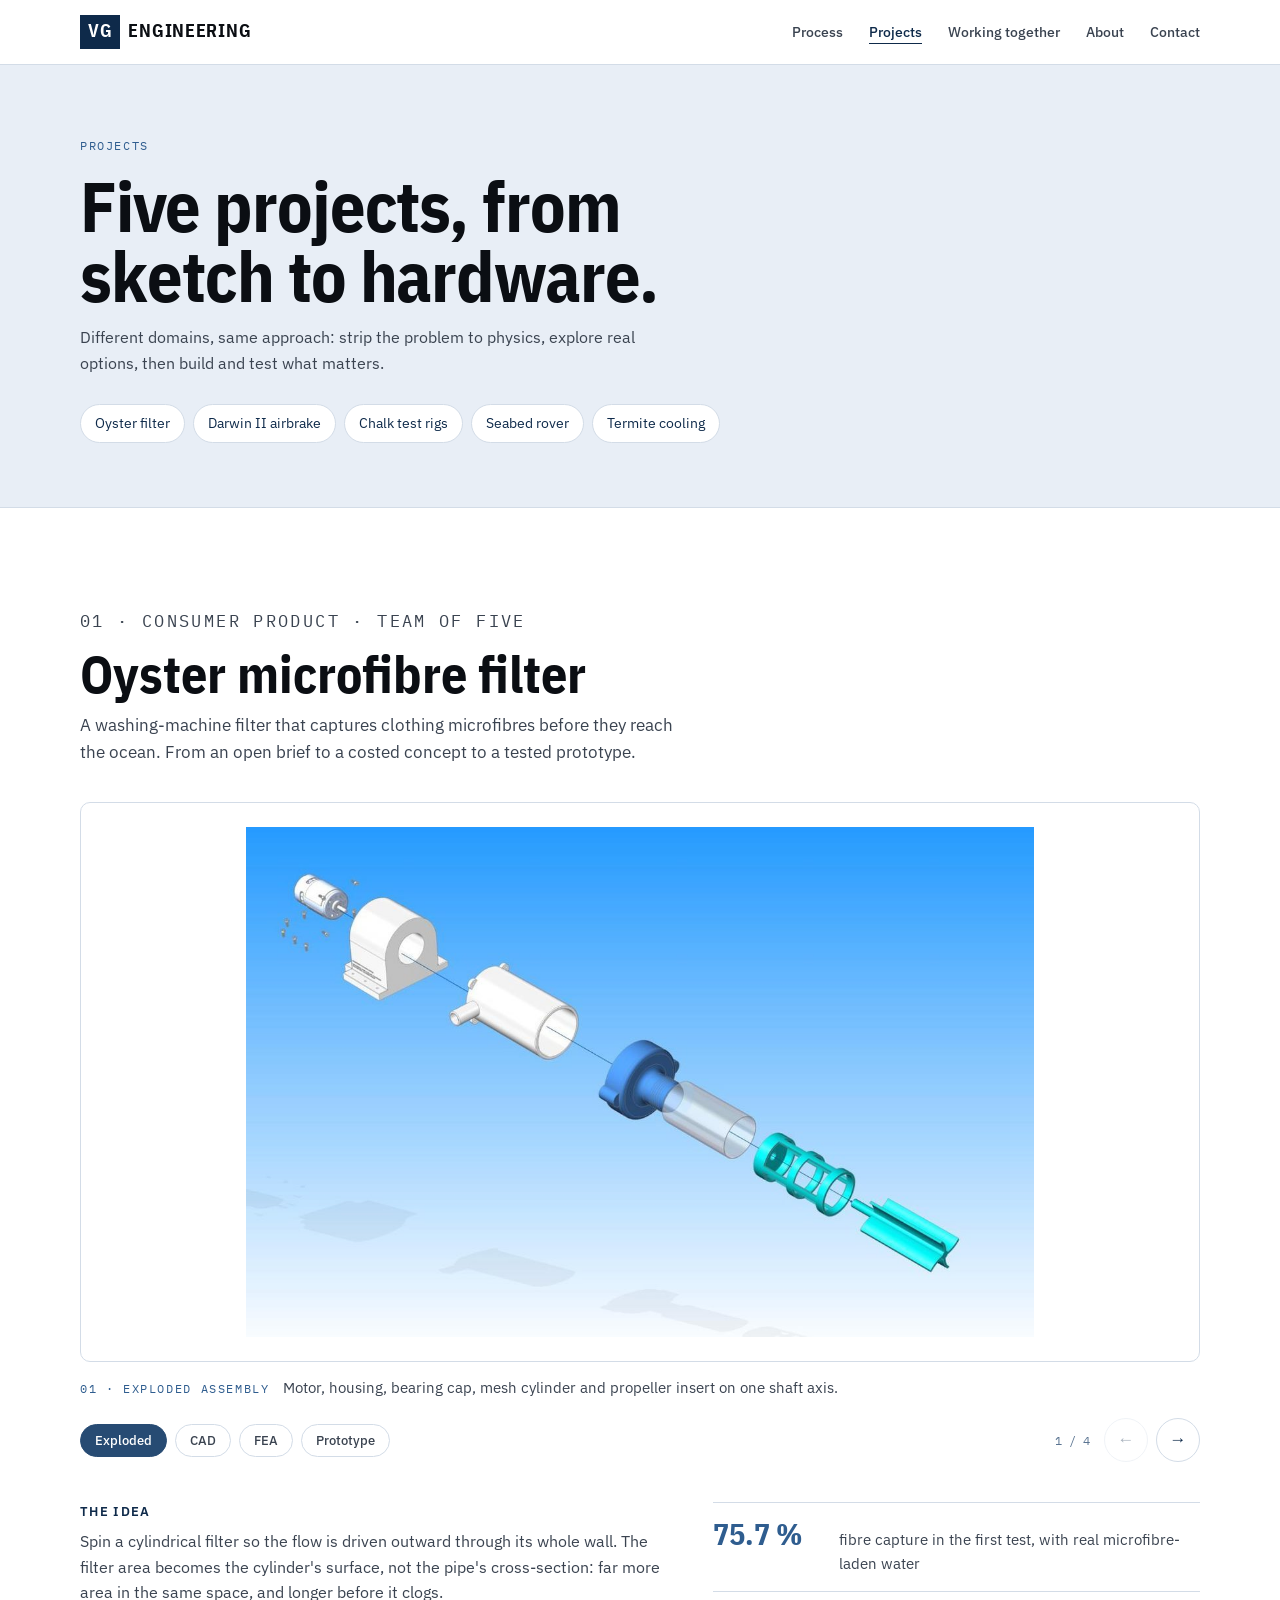
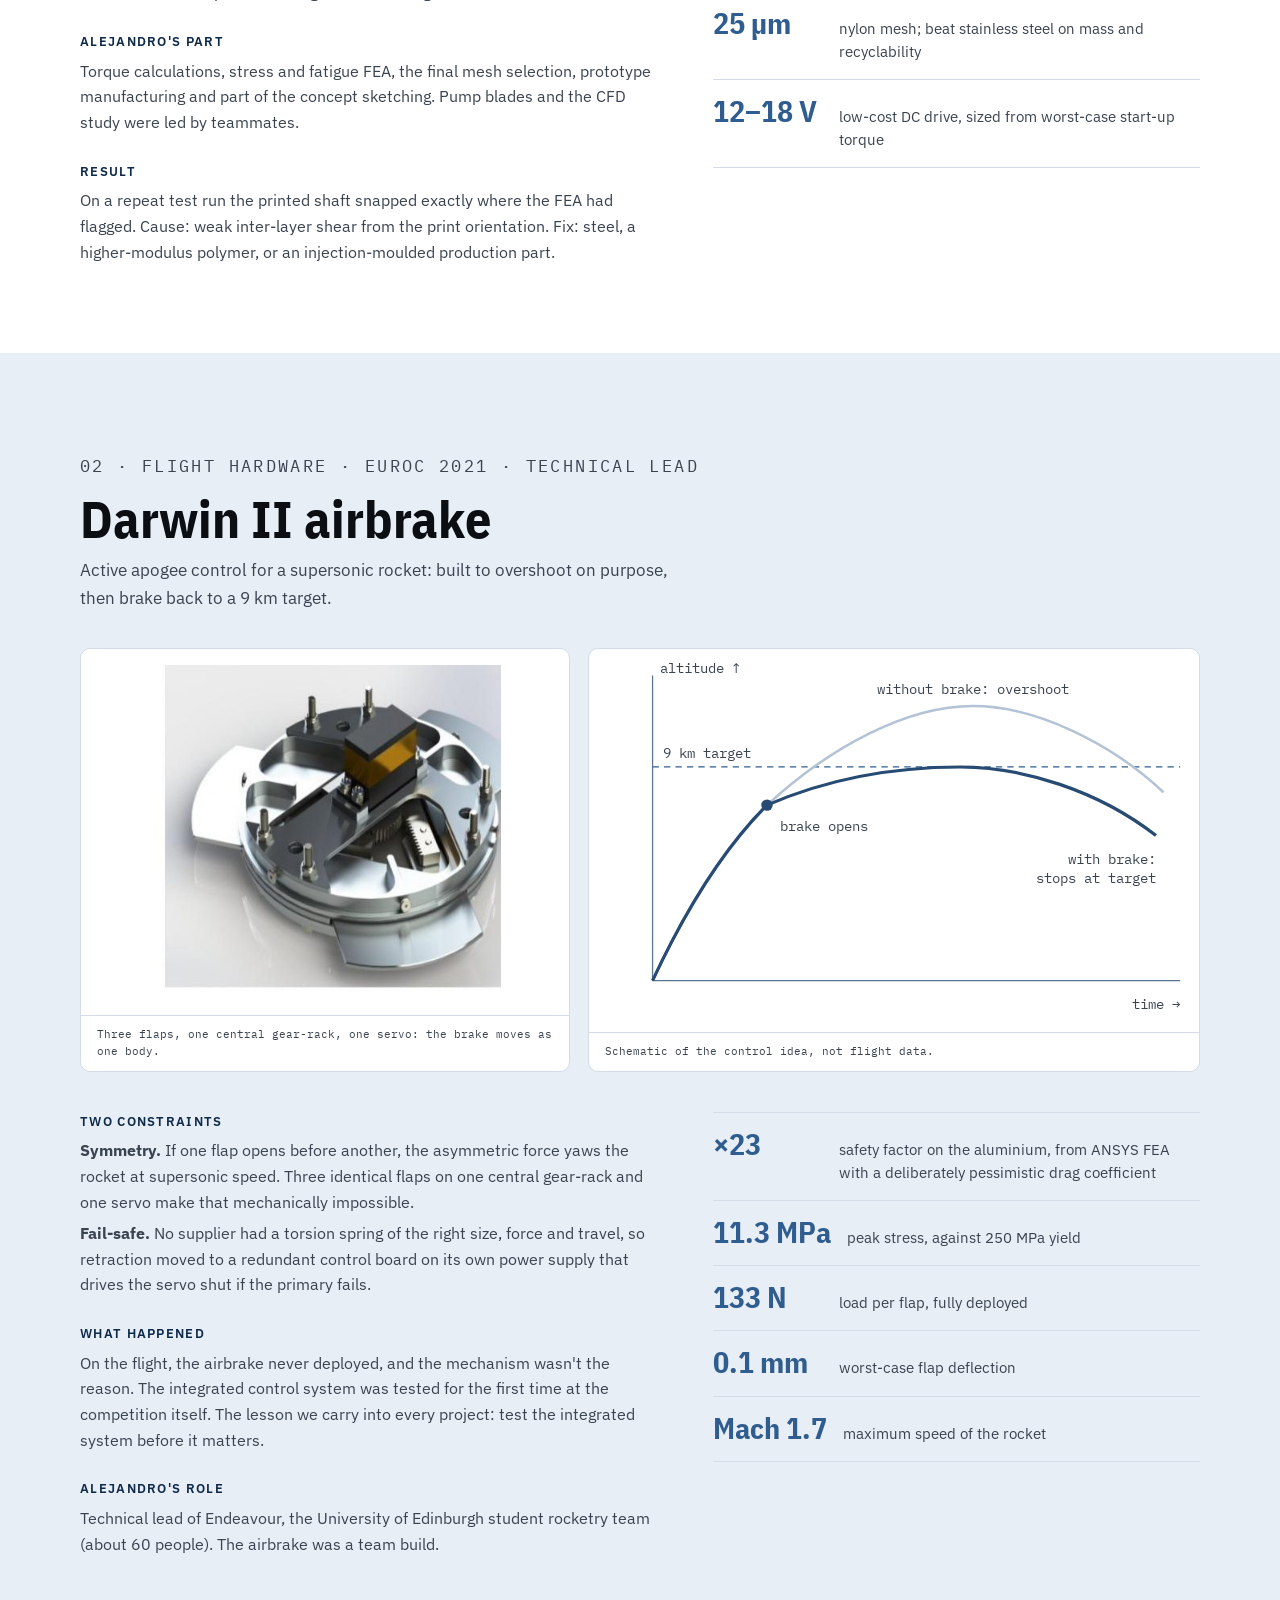
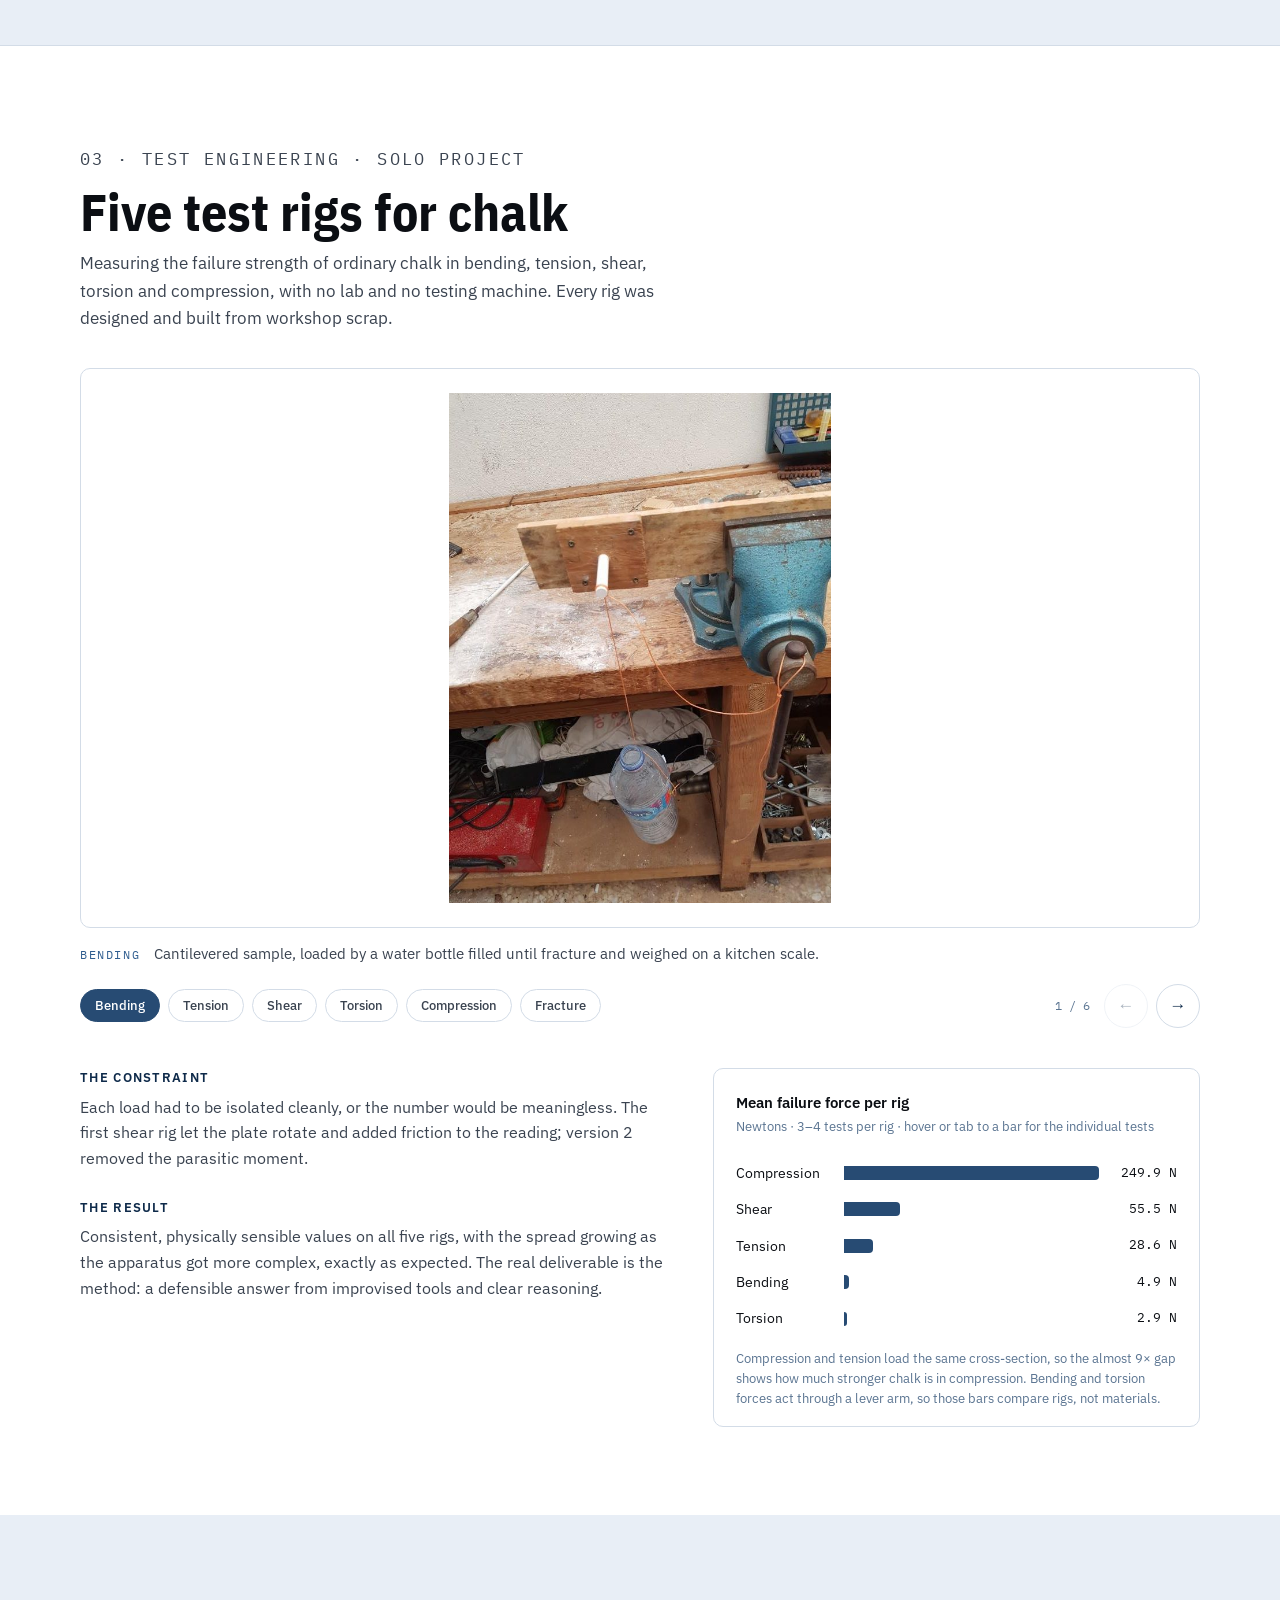
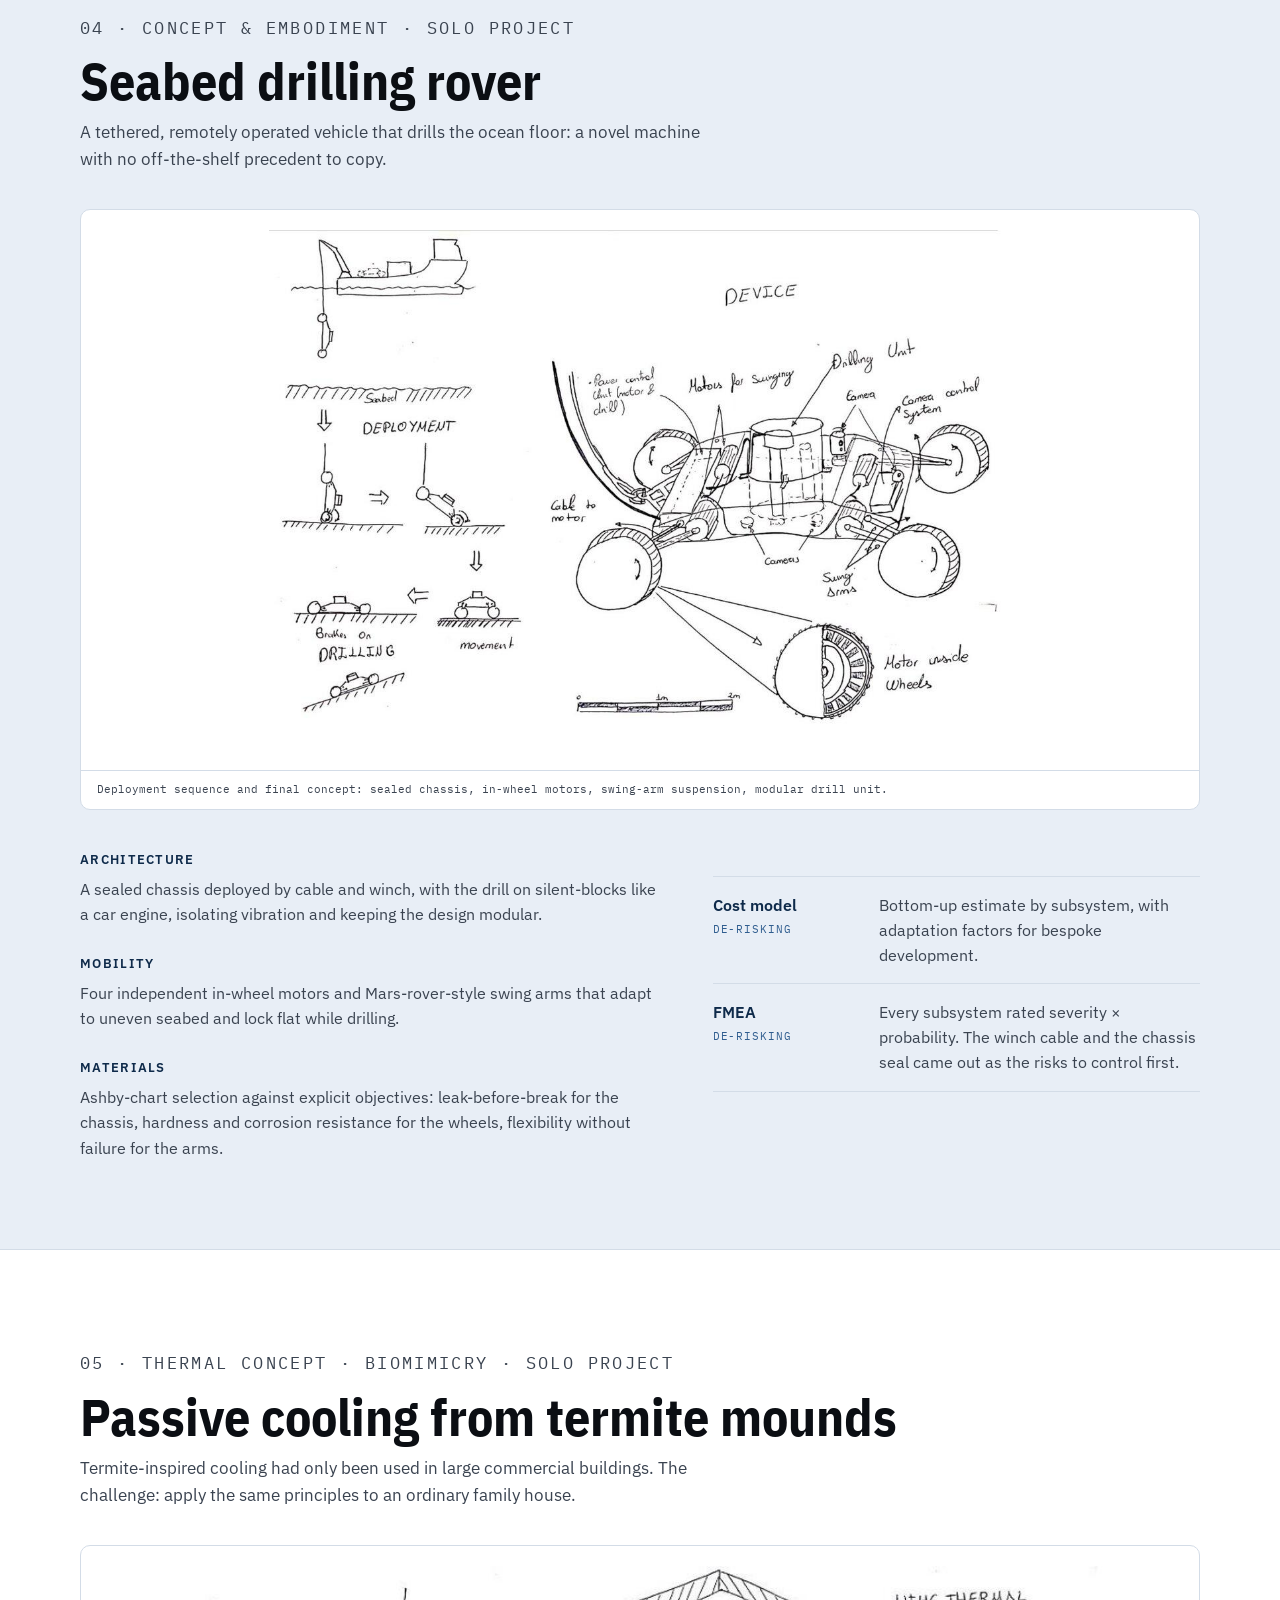
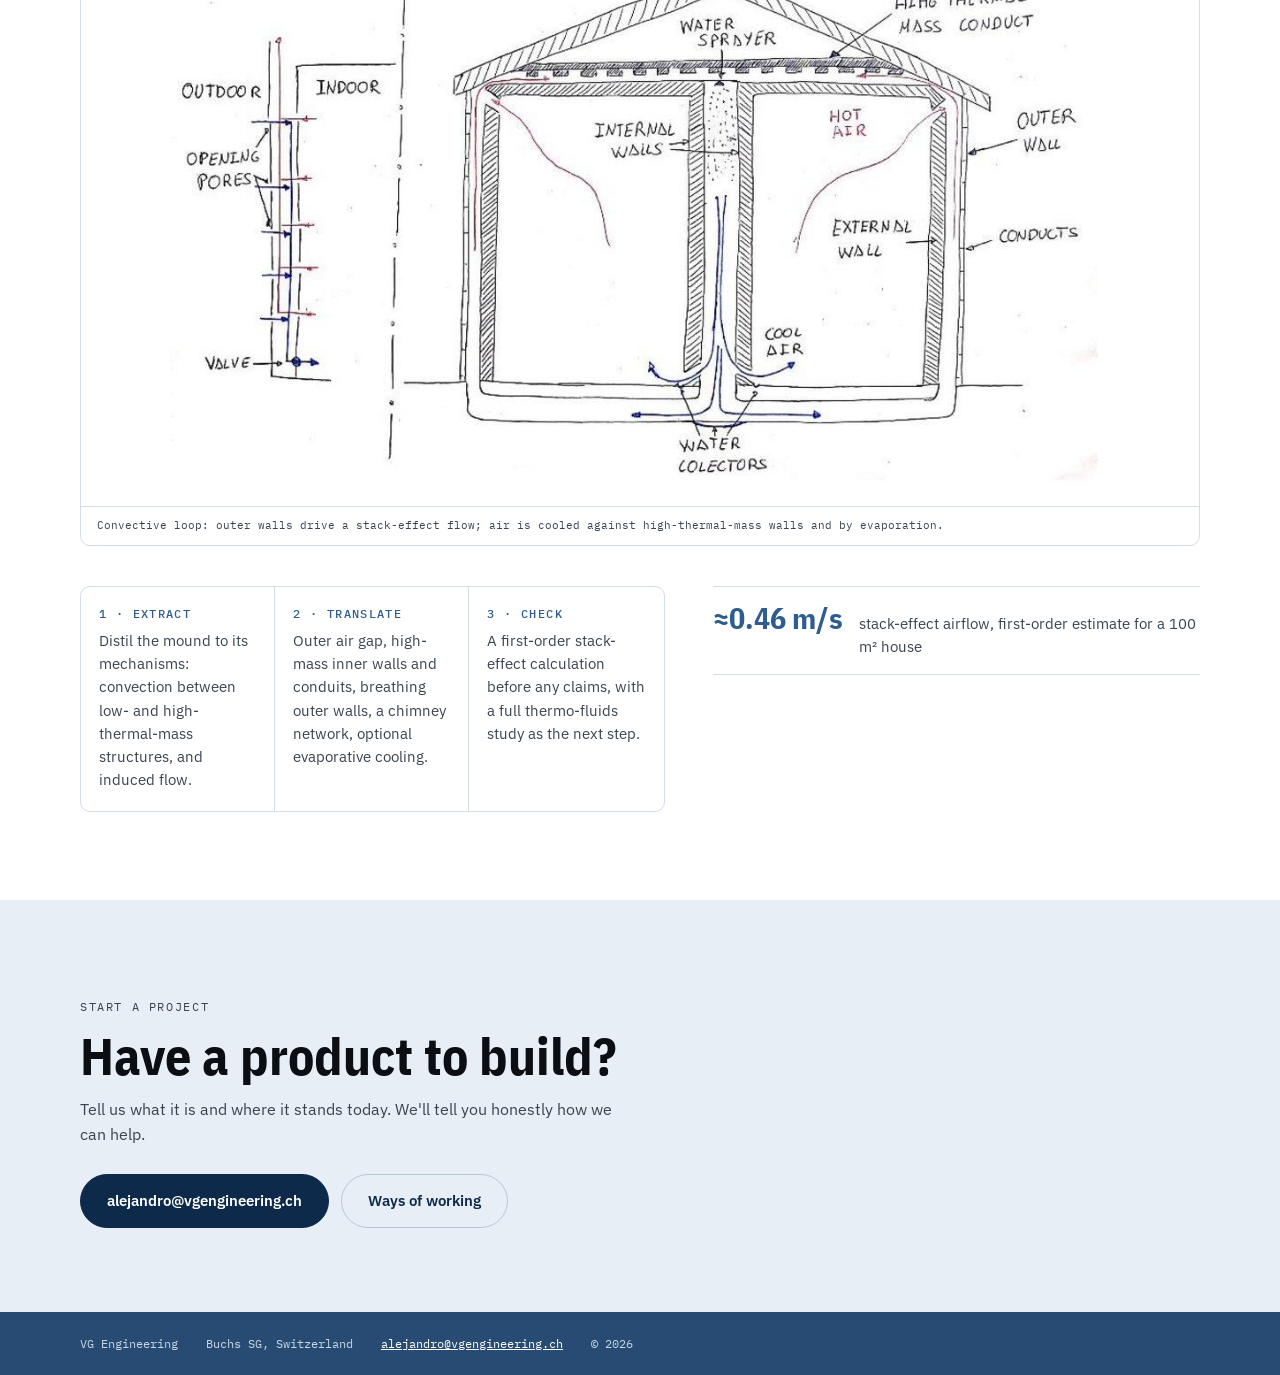
==== commit 7746f1aa: "Balance hero type and write the site in "we" - Hero headline smaller (76 px max, was 128 px) and the" ====
--- a/portfolio.html
+++ b/portfolio.html
@@ -72,7 +72,7 @@
         <div class="p-text">
           <h3>The idea</h3>
           <p>Spin a cylindrical filter so the flow is driven outward through its whole wall. The filter area becomes the cylinder's surface, not the pipe's cross-section: far more area in the same space, and longer before it clogs.</p>
-          <h3>My part</h3>
+          <h3>Alejandro's part</h3>
           <p>Torque calculations, stress and fatigue FEA, the final mesh selection, prototype manufacturing and part of the concept sketching. Pump blades and the CFD study were led by teammates.</p>
           <h3>Result</h3>
           <p>On a repeat test run the printed shaft snapped exactly where the FEA had flagged. Cause: weak inter-layer shear from the print orientation. Fix: steel, a higher-modulus polymer, or an injection-moulded production part.</p>
@@ -122,8 +122,8 @@
           <p><strong>Symmetry.</strong> If one flap opens before another, the asymmetric force yaws the rocket at supersonic speed. Three identical flaps on one central gear-rack and one servo make that mechanically impossible.</p>
           <p><strong>Fail-safe.</strong> No supplier had a torsion spring of the right size, force and travel, so retraction moved to a redundant control board on its own power supply that drives the servo shut if the primary fails.</p>
           <h3>What happened</h3>
-          <p>On the flight, the airbrake never deployed, and the mechanism wasn't the reason. The integrated control system was tested for the first time at the competition itself. The lesson I carry into every project: test the integrated system before it matters.</p>
-          <h3>My role</h3>
+          <p>On the flight, the airbrake never deployed, and the mechanism wasn't the reason. The integrated control system was tested for the first time at the competition itself. The lesson we carry into every project: test the integrated system before it matters.</p>
+          <h3>Alejandro's role</h3>
           <p>Technical lead of Endeavour, the University of Edinburgh student rocketry team (about 60 people). The airbrake was a team build.</p>
         </div>
         <div class="facts">
@@ -240,7 +240,7 @@
     <div class="wrap">
       <p class="label">Start a project</p>
       <h2 style="margin-top:12px;">Have a product to build?</h2>
-      <p>Tell me what it is and where it stands today. I'll tell you honestly how I can help.</p>
+      <p>Tell us what it is and where it stands today. We'll tell you honestly how we can help.</p>
       <div class="cta-row">
         <a class="btn btn-primary" href="mailto:alejandro@vgengineering.ch">alejandro@vgengineering.ch</a>
         <a class="btn btn-ghost" href="index.html#ways">Ways of working</a>
--- a/assets/site.css
+++ b/assets/site.css
@@ -65,10 +65,10 @@
 
 /* ---------- hero ---------- */
 .hero{background:var(--hero);padding-block:84px 0;}
-.hero h1{font-family:var(--f-display);font-weight:700;font-size:clamp(50px,9.2vw,128px);line-height:.92;letter-spacing:-.02em;margin-top:20px;}
+.hero h1{font-family:var(--f-display);font-weight:700;font-size:clamp(40px,6vw,76px);line-height:1;letter-spacing:-.015em;margin-top:18px;}
 .hero h1 span{color:var(--accent-ink);}
-.hero-row{display:flex;justify-content:space-between;align-items:end;gap:32px;flex-wrap:wrap;margin-top:30px;}
-.lede{max-width:48ch;color:var(--body);font-size:17px;}
+.hero-row{display:flex;flex-direction:column;align-items:flex-start;gap:28px;margin-top:22px;}
+.lede{max-width:44ch;color:var(--body);font-size:clamp(18px,1.7vw,21px);line-height:1.55;}
 .cta-row{display:flex;gap:12px;flex-wrap:wrap;}
 .exp{margin-top:26px;font-family:var(--f-mono);font-size:12px;color:var(--steel);letter-spacing:.06em;}
 .tiles{position:relative;z-index:2;margin-top:56px;margin-bottom:-130px;display:grid;grid-template-columns:repeat(3,1fr);gap:18px;}
@@ -239,7 +239,7 @@
 
 /* ---------- projects page ---------- */
 .page-head{background:var(--hero);padding-block:72px 64px;}
-.page-head h1{font-family:var(--f-display);font-weight:700;font-size:clamp(40px,6.4vw,84px);line-height:.96;letter-spacing:-.015em;margin-top:16px;max-width:16ch;}
+.page-head h1{font-family:var(--f-display);font-weight:700;font-size:clamp(38px,5.6vw,70px);line-height:1;letter-spacing:-.015em;margin-top:16px;max-width:16ch;}
 .jump{margin-top:28px;display:flex;flex-wrap:wrap;gap:8px;}
 .jump a{text-decoration:none;background:var(--paper);border:1px solid var(--line);border-radius:999px;padding:7px 14px;font-size:14px;color:var(--navy);}
 .jump a:hover{border-color:var(--navy);}
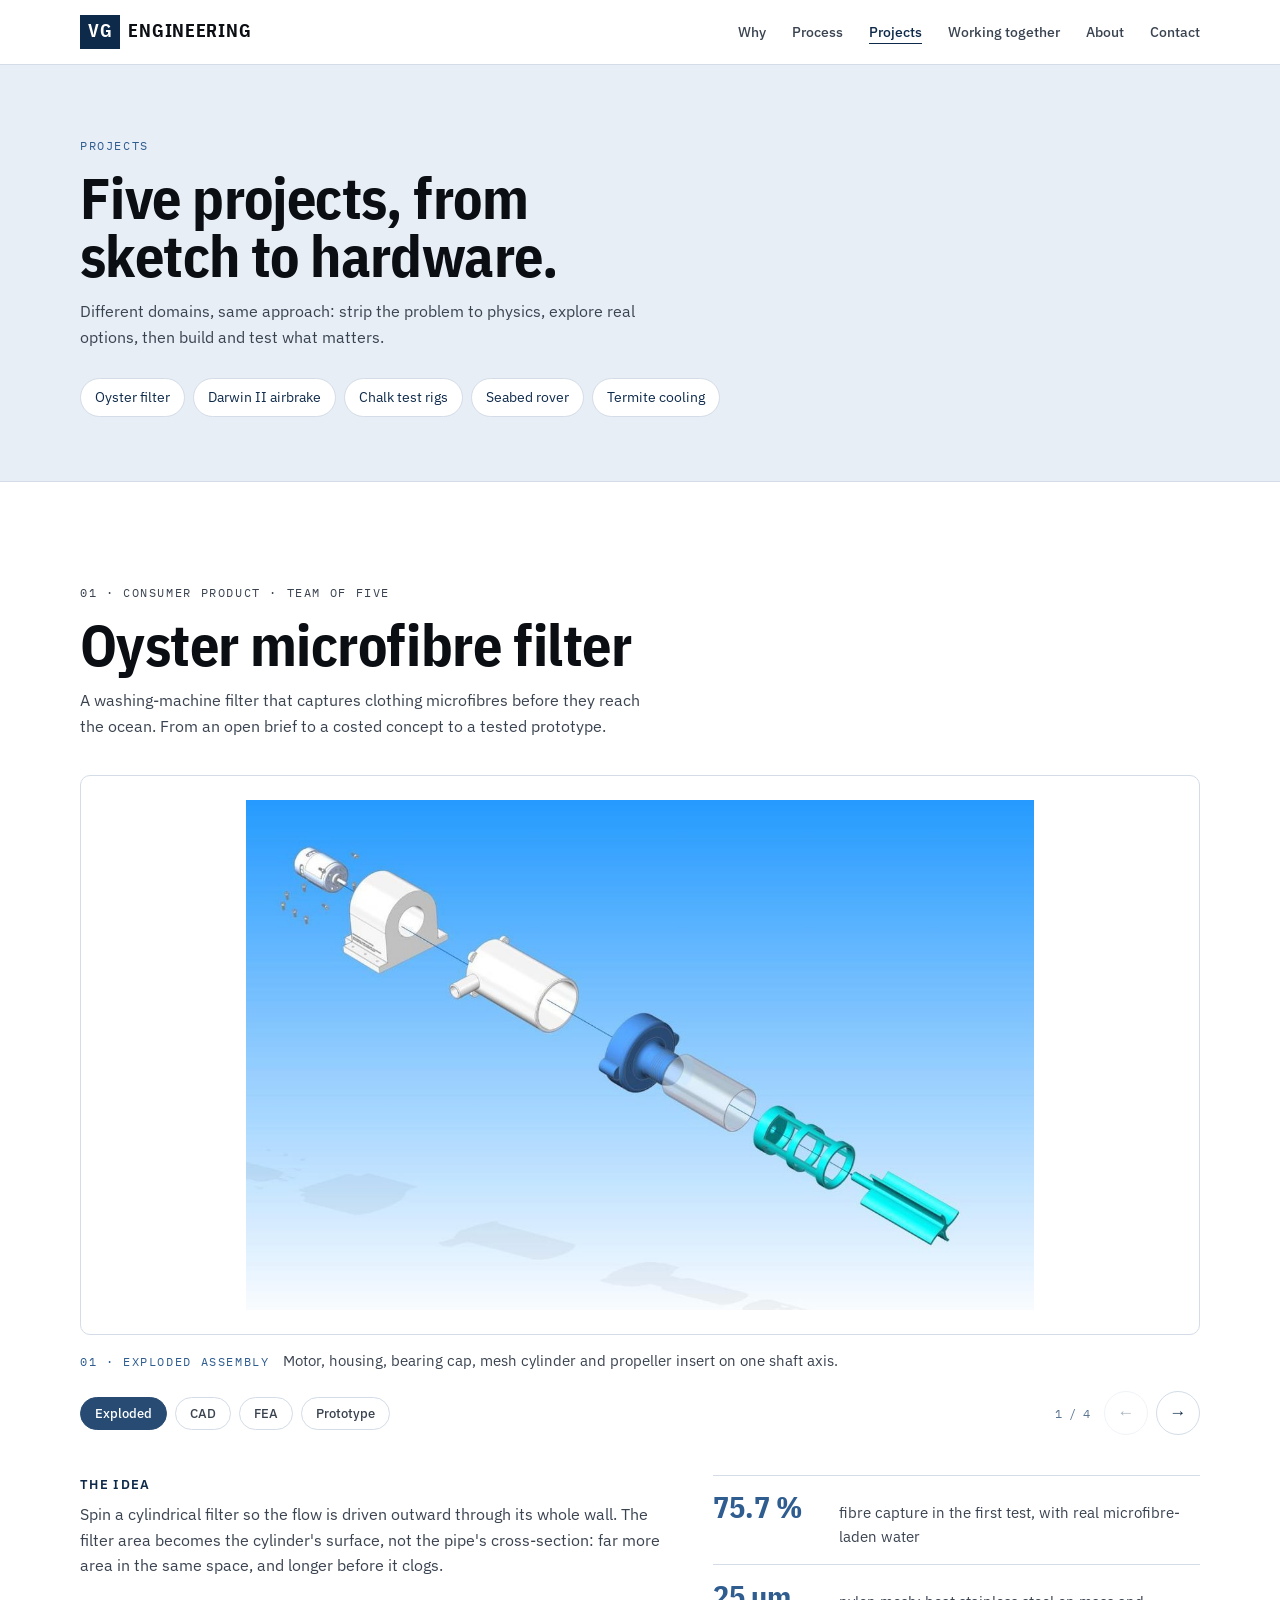
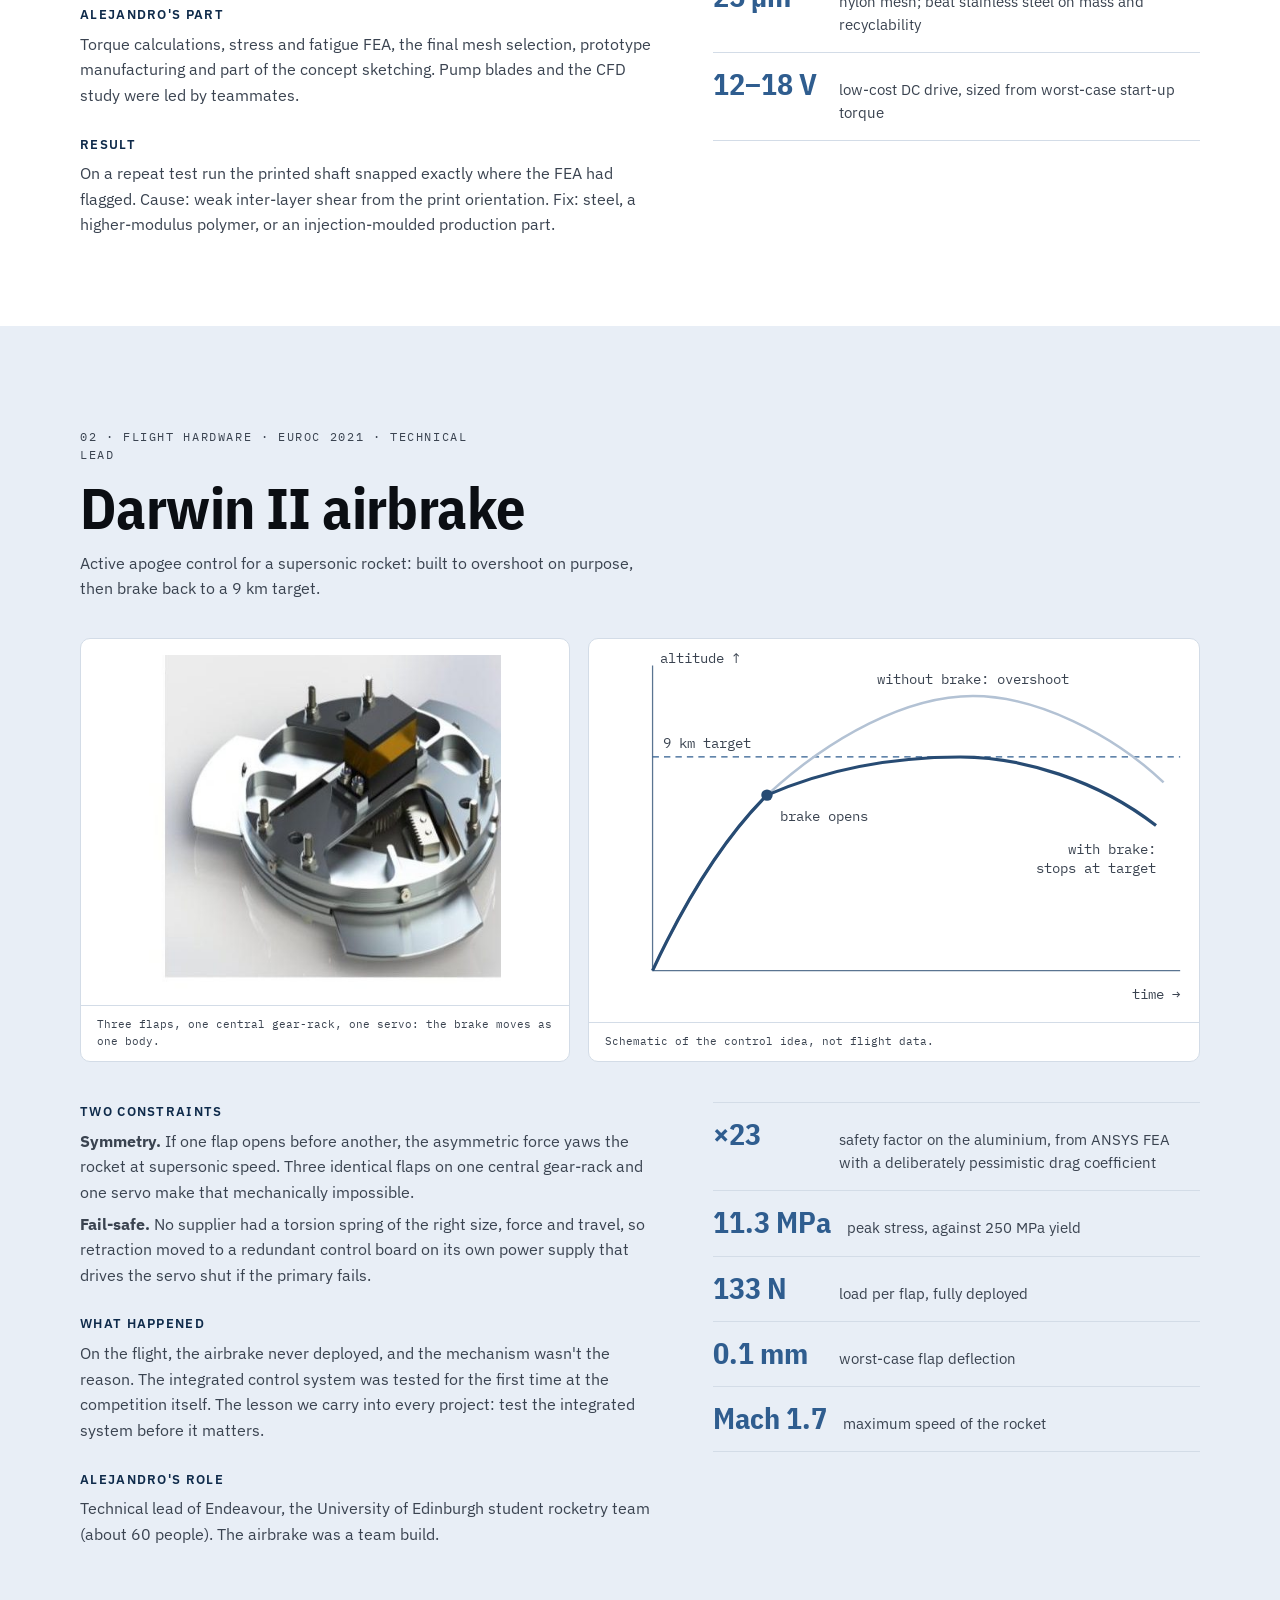
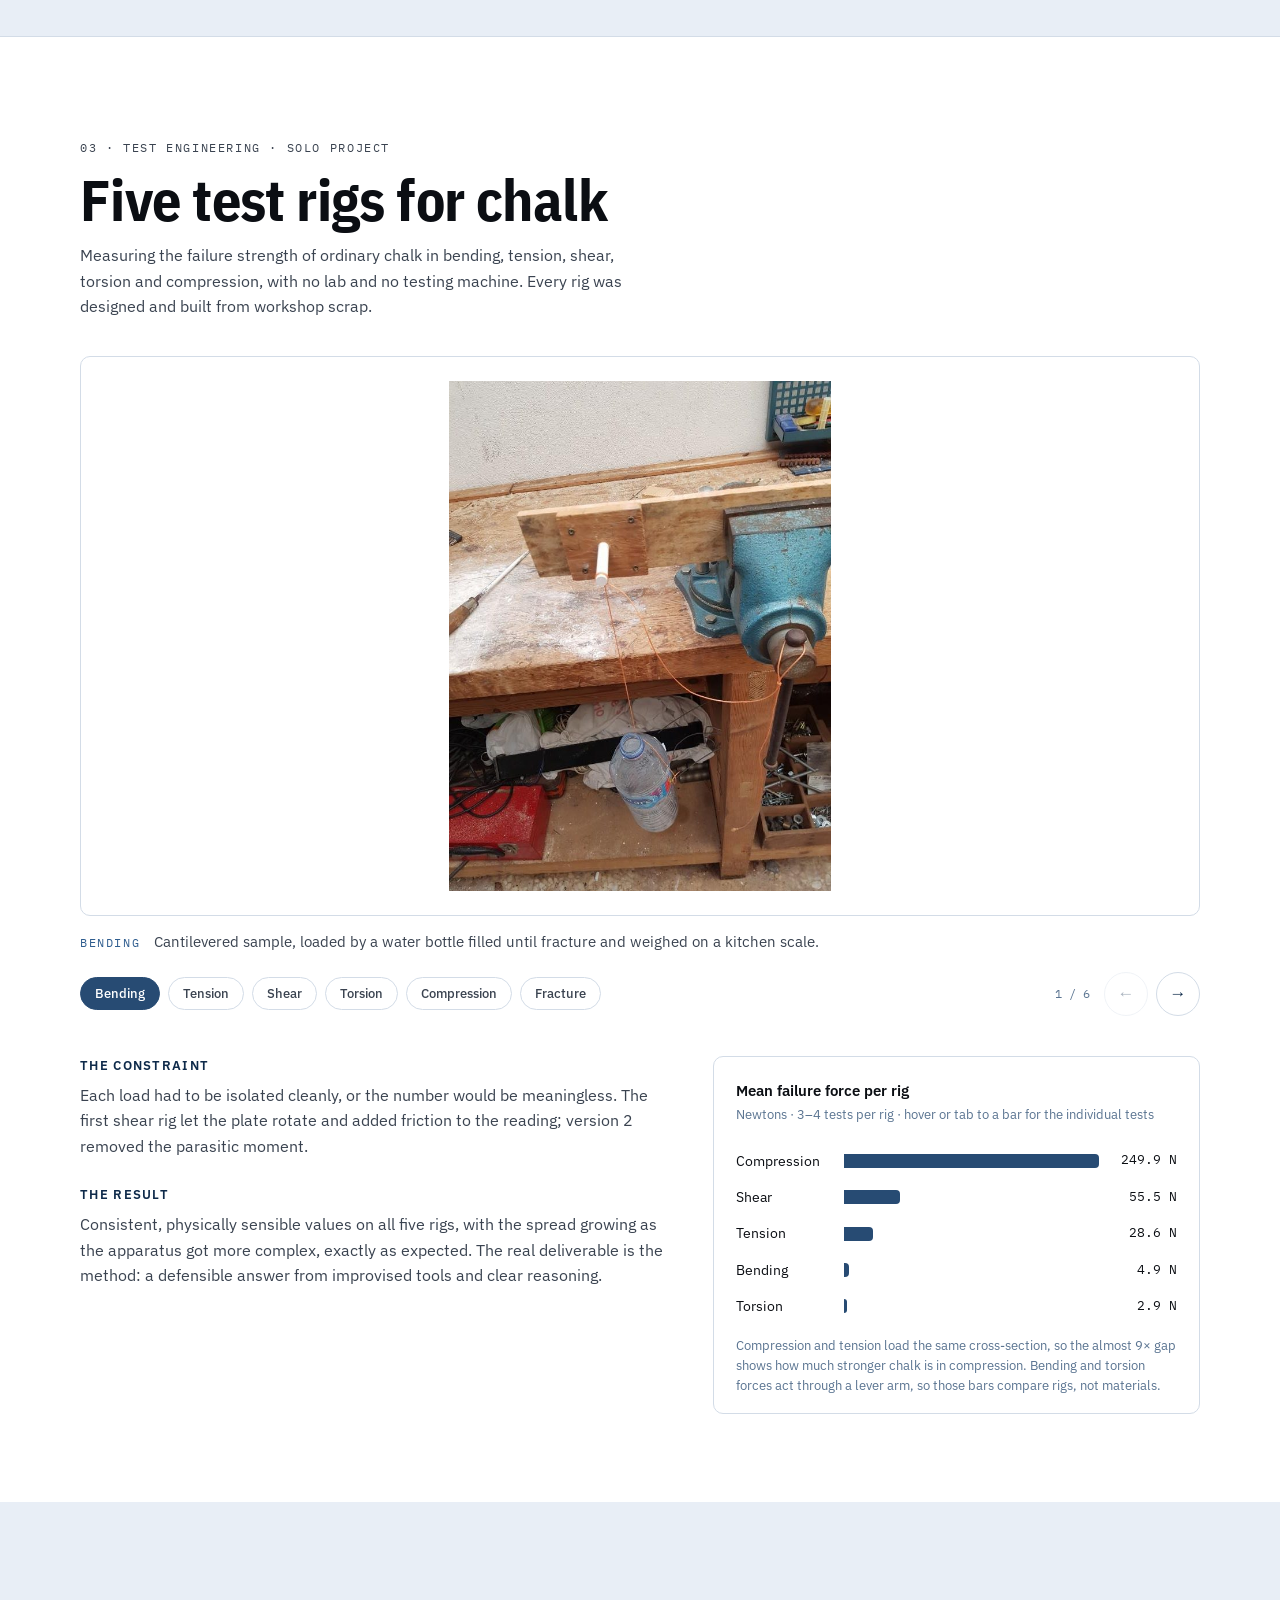
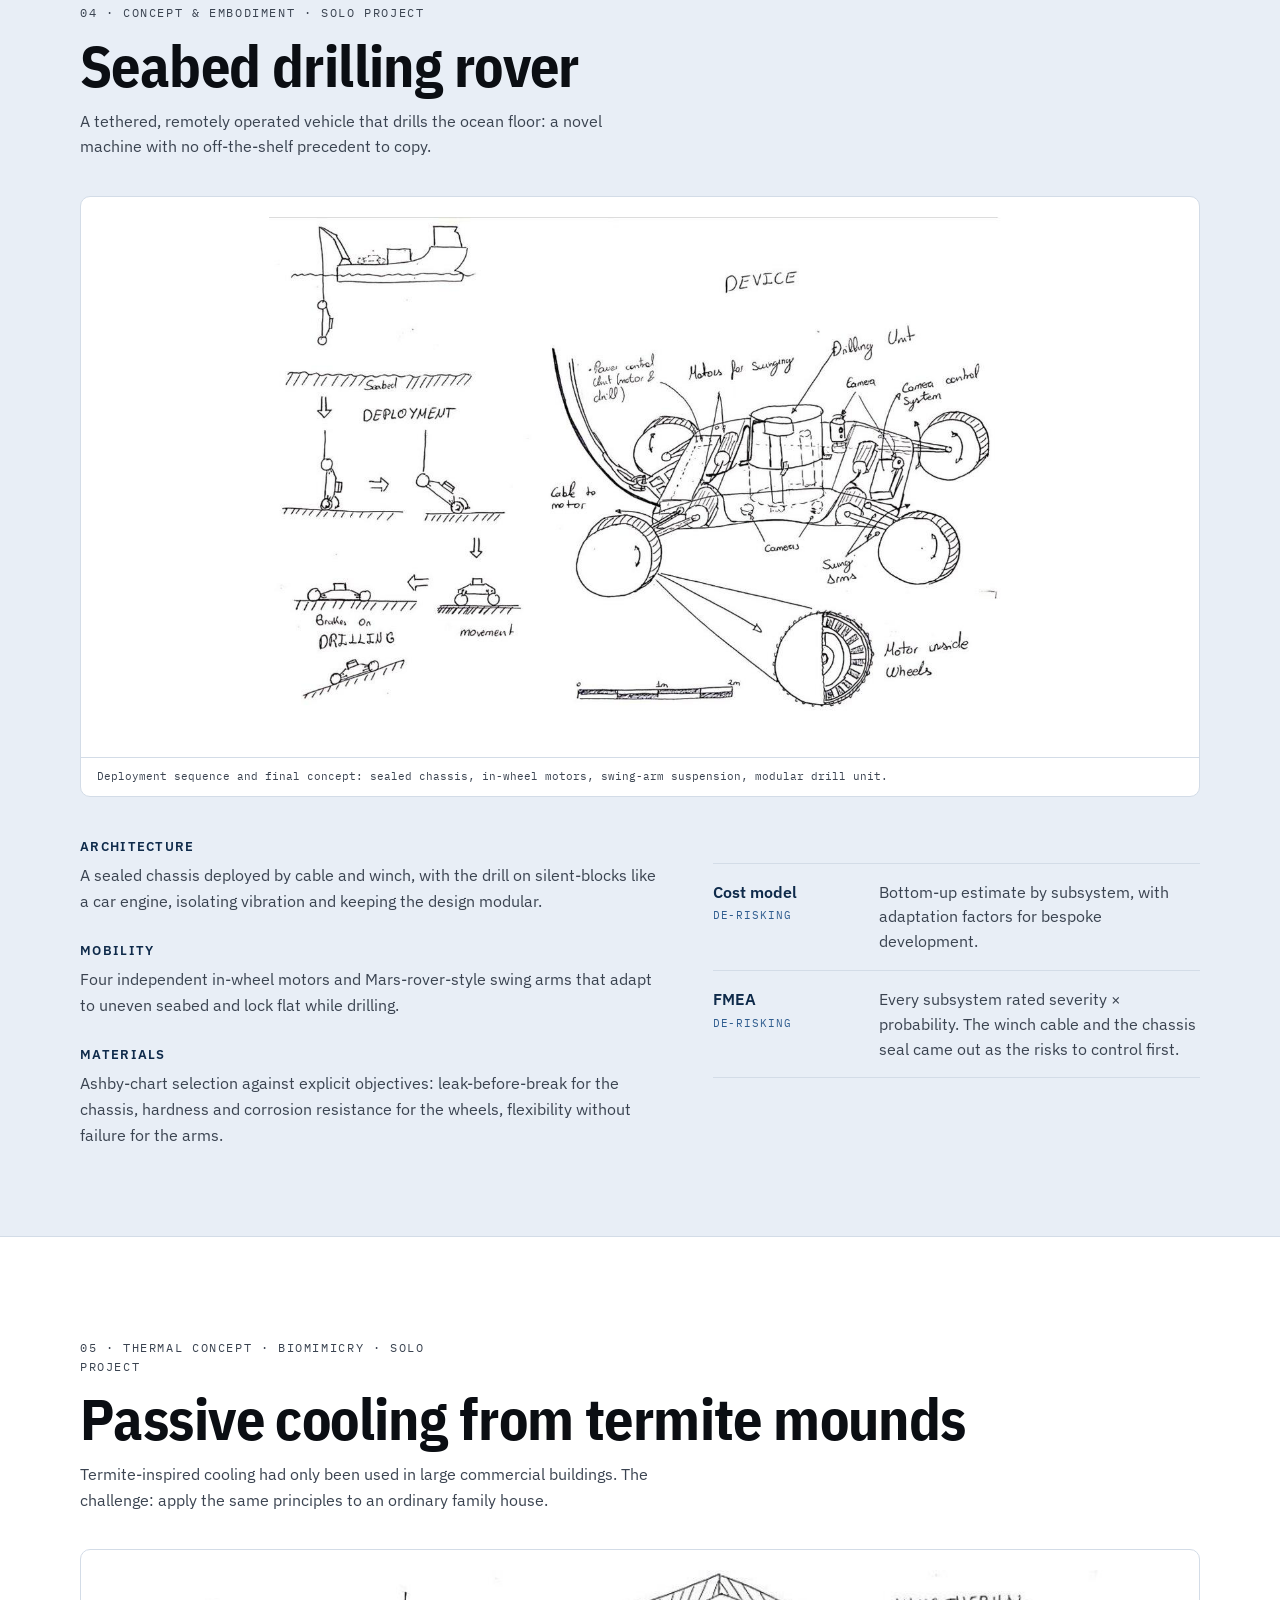
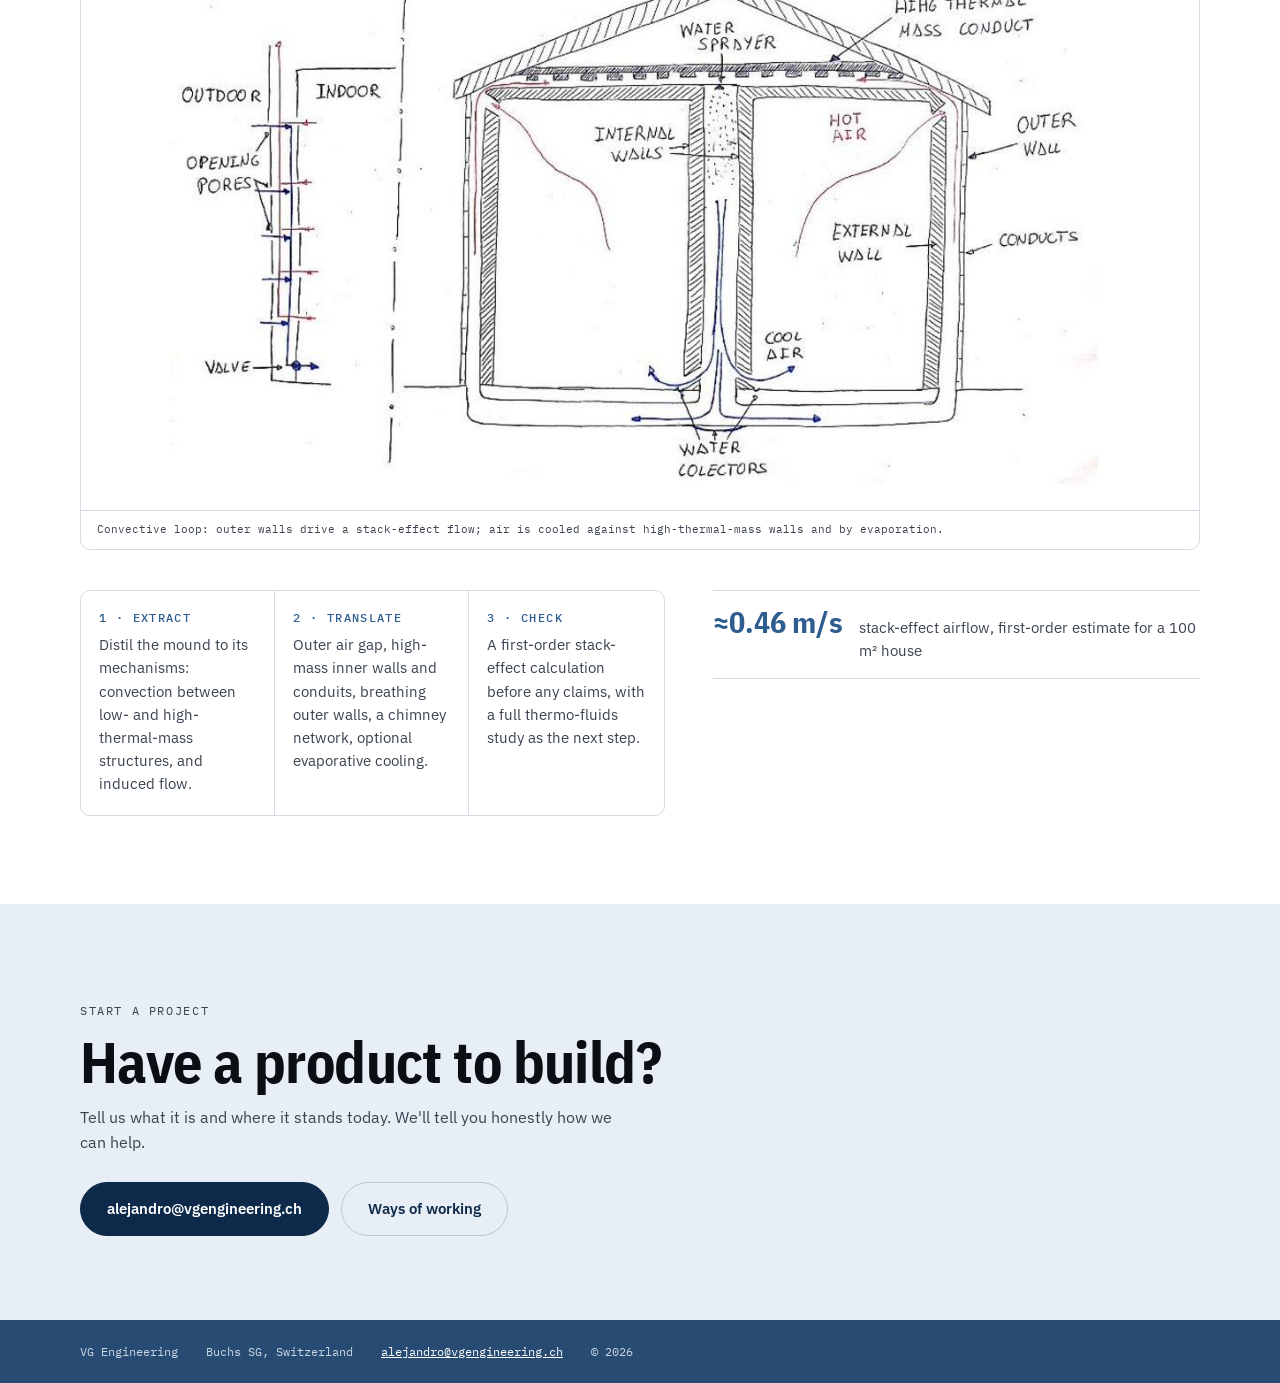
==== commit 20c7e4a0: "Add "Why we build" section and unify heading sizes - New section after the hero: why VG Engineering " ====
--- a/portfolio.html
+++ b/portfolio.html
@@ -24,6 +24,7 @@
     <a class="wordmark" href="index.html"><span class="vg">VG</span> ENGINEERING</a>
     <button class="menu-btn" type="button" aria-expanded="false" aria-controls="site-nav">Menu</button>
     <nav class="site-nav" id="site-nav" aria-label="Main">
+      <a href="index.html#why">Why</a>
       <a href="index.html#process">Process</a>
       <a href="portfolio.html" aria-current="page">Projects</a>
       <a href="index.html#ways">Working together</a>
--- a/assets/site.css
+++ b/assets/site.css
@@ -17,6 +17,7 @@
   --line:#D3DCE7;
   --line-dark:rgba(255,255,255,.22);
   --muted-num:#B3C2D4;
+  --fs-h:clamp(34px,5vw,58px);  /* one size for every page and section heading */
   --f-display:'IBM Plex Sans Condensed','Arial Narrow',sans-serif;
   --f-body:'IBM Plex Sans',system-ui,-apple-system,'Segoe UI',sans-serif;
   --f-mono:'IBM Plex Mono',ui-monospace,Menlo,monospace;
@@ -55,7 +56,7 @@
 .band .btn-ghost:hover{border-color:var(--paper);}
 
 /* ---------- headings ---------- */
-h2.big{font-family:var(--f-display);font-weight:700;font-size:clamp(34px,5vw,58px);line-height:1;letter-spacing:-.01em;margin-top:14px;}
+h2.big{font-family:var(--f-display);font-weight:700;font-size:var(--fs-h);line-height:1;letter-spacing:-.01em;margin-top:14px;}
 .intro{margin-top:14px;max-width:58ch;color:var(--body);}
 .band{background:var(--band);color:var(--paper);}
 .band .label{color:var(--sky);}
@@ -65,10 +66,10 @@
 
 /* ---------- hero ---------- */
 .hero{background:var(--hero);padding-block:84px 0;}
-.hero h1{font-family:var(--f-display);font-weight:700;font-size:clamp(40px,6vw,76px);line-height:1;letter-spacing:-.015em;margin-top:18px;}
+.hero h1{font-family:var(--f-display);font-weight:700;font-size:var(--fs-h);line-height:1;letter-spacing:-.01em;margin-top:14px;}
 .hero h1 span{color:var(--accent-ink);}
-.hero-row{display:flex;flex-direction:column;align-items:flex-start;gap:28px;margin-top:22px;}
-.lede{max-width:44ch;color:var(--body);font-size:clamp(18px,1.7vw,21px);line-height:1.55;}
+.hero-row{display:flex;flex-direction:column;align-items:flex-start;gap:26px;margin-top:14px;}
+.lede{max-width:58ch;color:var(--body);}
 .cta-row{display:flex;gap:12px;flex-wrap:wrap;}
 .exp{margin-top:26px;font-family:var(--f-mono);font-size:12px;color:var(--steel);letter-spacing:.06em;}
 .tiles{position:relative;z-index:2;margin-top:56px;margin-bottom:-130px;display:grid;grid-template-columns:repeat(3,1fr);gap:18px;}
@@ -79,8 +80,22 @@
 .tile figcaption{display:flex;justify-content:space-between;gap:10px;padding:11px 14px;border-top:1px solid var(--line);font-family:var(--f-mono);font-size:11px;color:var(--navy);}
 .tile figcaption b{font-weight:500;letter-spacing:.12em;text-transform:uppercase;}
 
+/* ---------- why we build ---------- */
+.why{padding-block:210px 100px;}
+.why-grid{margin-top:8px;display:grid;grid-template-columns:1fr 1fr;gap:56px;align-items:start;}
+.why-grid > *{min-width:0;}
+.story p{color:var(--body);max-width:58ch;}
+.story p + p{margin-top:14px;}
+.beliefs{list-style:none;margin-top:14px;border-top:1px solid var(--line);}
+.beliefs li{display:grid;gap:4px;padding:18px 0;border-bottom:1px solid var(--line);}
+.beliefs b{font-family:var(--f-display);font-weight:700;font-size:22px;line-height:1.15;color:var(--navy);}
+.beliefs span{color:var(--body);font-size:15.5px;}
+.beliefs a{color:var(--accent-ink);font-weight:600;}
+.manifesto{margin-top:52px;padding-top:24px;border-top:3px solid var(--accent-ink);font-family:var(--f-display);font-weight:700;
+  font-size:clamp(24px,3vw,34px);line-height:1.15;color:var(--navy);max-width:32ch;text-wrap:balance;}
+
 /* ---------- process / stage picker ---------- */
-.process{padding-block:210px 100px;}
+.process{padding-block:100px;border-top:1px solid var(--line);}
 .stages{margin-top:40px;--progress:0;}
 .tabs{display:grid;grid-template-columns:repeat(4,1fr);gap:12px;}
 .tabs [role="tab"]{font:inherit;text-align:left;cursor:pointer;background:var(--ice);color:var(--ink);border:1px solid var(--ice);border-radius:8px;padding:18px 20px 20px;
@@ -239,14 +254,14 @@
 
 /* ---------- projects page ---------- */
 .page-head{background:var(--hero);padding-block:72px 64px;}
-.page-head h1{font-family:var(--f-display);font-weight:700;font-size:clamp(38px,5.6vw,70px);line-height:1;letter-spacing:-.015em;margin-top:16px;max-width:16ch;}
+.page-head h1{font-family:var(--f-display);font-weight:700;font-size:var(--fs-h);line-height:1;letter-spacing:-.01em;margin-top:14px;max-width:18ch;}
 .jump{margin-top:28px;display:flex;flex-wrap:wrap;gap:8px;}
 .jump a{text-decoration:none;background:var(--paper);border:1px solid var(--line);border-radius:999px;padding:7px 14px;font-size:14px;color:var(--navy);}
 .jump a:hover{border-color:var(--navy);}
 .project{padding-block:88px;border-top:1px solid var(--line);}
 .project.tint{border-top:none;}
-.p-head h2{font-family:var(--f-display);font-weight:700;font-size:clamp(32px,4.4vw,52px);line-height:1.02;margin-top:12px;}
-.p-head p{margin-top:12px;max-width:62ch;color:var(--body);font-size:17px;}
+.p-head h2{font-family:var(--f-display);font-weight:700;font-size:var(--fs-h);line-height:1;letter-spacing:-.01em;margin-top:14px;}
+.p-head p{margin-top:14px;max-width:58ch;color:var(--body);}
 .p-body{margin-top:40px;display:grid;grid-template-columns:1.2fr 1fr;gap:48px;align-items:start;}
 .p-body > *{min-width:0;}
 .p-text h3{font-size:13px;font-weight:600;letter-spacing:.1em;text-transform:uppercase;color:var(--navy);margin-top:26px;}
@@ -298,7 +313,7 @@
 
 /* close CTA (projects page) */
 .cta-band{padding-block:84px;}
-.cta-band h2{font-family:var(--f-display);font-weight:700;font-size:clamp(30px,4.4vw,52px);line-height:1.04;}
+.cta-band h2{font-family:var(--f-display);font-weight:700;font-size:var(--fs-h);line-height:1;letter-spacing:-.01em;}
 .cta-band p{margin-top:14px;max-width:56ch;color:var(--body);}
 .cta-band .cta-row{margin-top:26px;}
 
@@ -316,7 +331,7 @@
 @media (max-width:980px){
   .pcards{grid-template-columns:repeat(2,1fr);}
   .wcards{grid-template-columns:repeat(2,1fr);}
-  .partner-grid,.about-grid,.p-body{grid-template-columns:1fr;gap:36px;}
+  .partner-grid,.about-grid,.p-body,.why-grid{grid-template-columns:1fr;gap:36px;}
 }
 @media (max-width:900px){
   .tabs{grid-template-columns:1fr 1fr;}
@@ -338,7 +353,8 @@
     scrollbar-width:none;margin-inline:-20px;padding-inline:20px;padding-bottom:30px;margin-bottom:-110px;gap:12px;}
   .tiles::-webkit-scrollbar{display:none;}
   .tile{scroll-snap-align:center;}
-  .process{padding-block:160px 64px;}
+  .why{padding-block:160px 64px;}
+  .process{padding-block:64px;}
   .tabs [role="tab"]{padding:14px 14px 16px;}
   .tabs .no{font-size:28px;}
   .tabs .name{font-size:16px;margin-top:6px;}
